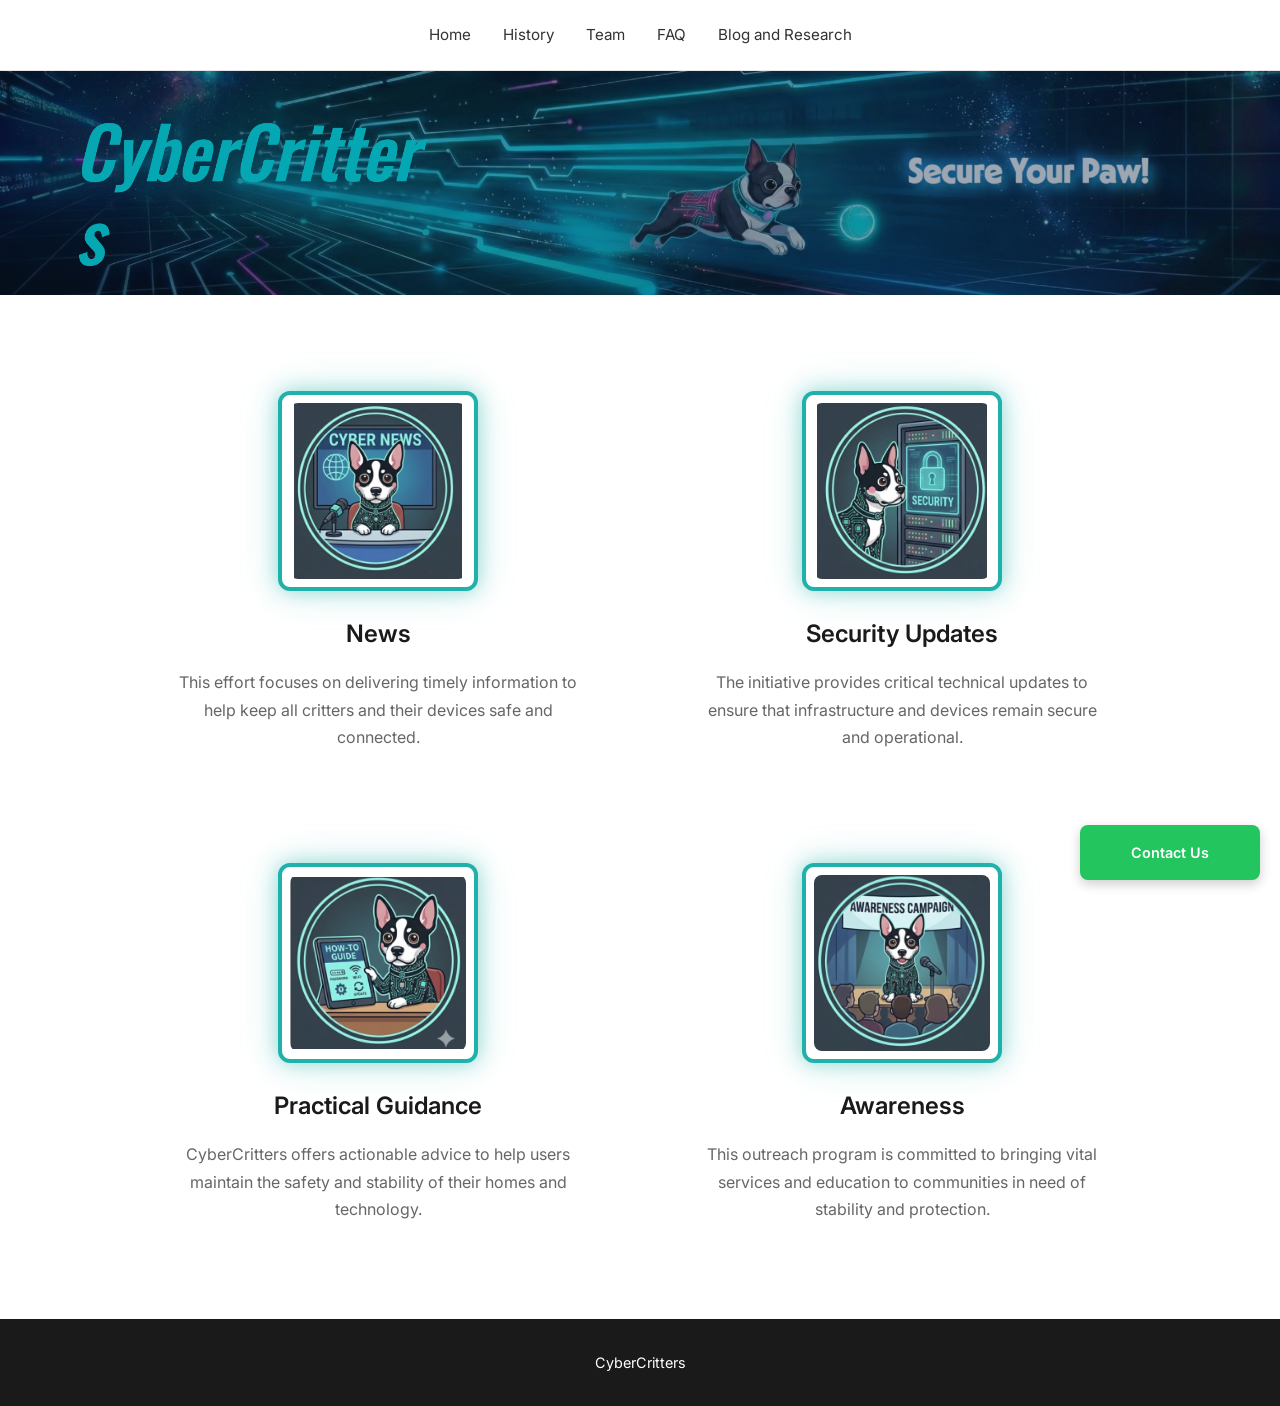
==== index.html @ d0e44b6e "Add CyberCritters landing page assets Includes the static HTML/CSS and image assets for the CyberCri" ====
<!DOCTYPE html>
<html lang="en">
<head>
  <meta charset="UTF-8" />
  <title>CyberCritters | News, Security Updates & Practical Guidance</title>
  <meta name="viewport" content="width=device-width, initial-scale=1" />
  <meta
    name="description"
    content="CyberCritters delivers news, security updates, and practical guidance to keep all critters—and their devices—safe and connected."
  />
  <link rel="stylesheet" href="styles.css" />
  <link rel="preconnect" href="https://fonts.googleapis.com" />
  <link rel="preconnect" href="https://fonts.gstatic.com" crossorigin />
  <link
    href="https://fonts.googleapis.com/css2?family=Inter:wght@300;400;500;600;700&display=swap"
    rel="stylesheet"
  />
</head>
<body>
  <!-- NAVIGATION -->
  <header class="navbar">
    <div class="container nav-inner">
      <div class="logo"></div>
      <nav class="nav-links">
        <a href="#home">Home</a>
        <a href="#history">History</a>
        <a href="#team">Team</a>
        <a href="#faq">FAQ</a>
        <a href="#blog">Blog and Research</a>
      </nav>
    </div>
  </header>

  <main id="home">
    <!-- HERO SECTION -->
    <section class="hero">
      <div class="container hero-inner"></div>
    </section>

    <!-- OUR SERVICES - 2x2 Grid -->
    <section id="services" class="services-section">
      <div class="container">
        <div class="services-grid-2x2">
          <article class="service-card">
            <div class="service-image-wrapper">
              <img src="images/News.png" alt="News" class="service-image" onerror="this.src='https://placehold.co/200x200/20b2aa/ffffff?text=News'" />
            </div>
            <h3>News</h3>
            <p>
              This effort focuses on delivering timely information to help keep all critters and their devices safe and connected.
            </p>
          </article>

          <article class="service-card">
            <div class="service-image-wrapper">
              <img src="images/Security.png" alt="Security Updates" class="service-image" onerror="this.src='https://placehold.co/200x200/20b2aa/ffffff?text=Security'" />
            </div>
            <h3>Security Updates</h3>
            <p>
              The initiative provides critical technical updates to ensure that infrastructure and devices remain secure and operational.
            </p>
          </article>

          <article class="service-card">
            <div class="service-image-wrapper">
              <img src="images/Practical%20Guidance.png" alt="Practical Guidance" class="service-image" onerror="this.src='https://placehold.co/200x200/20b2aa/ffffff?text=Guidance'" />
            </div>
            <h3>Practical Guidance</h3>
            <p>
              CyberCritters offers actionable advice to help users maintain the safety and stability of their homes and technology.
            </p>
          </article>

          <article class="service-card">
            <div class="service-image-wrapper">
              <img src="images/Awareness.png" alt="Awareness" class="service-image" onerror="this.src='https://placehold.co/200x200/20b2aa/ffffff?text=Awareness'" />
            </div>
            <h3>Awareness</h3>
            <p>
              This outreach program is committed to bringing vital services and education to communities in need of stability and protection.
            </p>
          </article>
        </div>
      </div>
    </section>
  </main>

  <!-- FLOATING BUTTONS -->
  <div class="floating-buttons">
    <a href="#contact" class="floating-btn floating-btn-green">Contact Us</a>
  </div>

  <!-- FOOTER -->
  <footer class="footer">
    <div class="container">
      <p>CyberCritters</p>
    </div>
  </footer>

  <script>
    document.getElementById('year').textContent = new Date().getFullYear();
  </script>
</body>
</html>
---- styles.css ----
*,
*::before,
*::after {
  box-sizing: border-box;
  margin: 0;
  padding: 0;
}

html,
body {
  margin: 0;
  padding: 0;
  scroll-behavior: smooth;
}

body {
  font-family: "Inter", system-ui, -apple-system, BlinkMacSystemFont, sans-serif;
  background: #ffffff;
  color: #333333;
  line-height: 1.6;
}

.container {
  width: 100%;
  max-width: 1200px;
  margin: 0 auto;
  padding: 0 2rem;
}

/* NAVBAR */
.navbar {
  background: #ffffff;
  border-bottom: 1px solid #e5e5e5;
  position: sticky;
  top: 0;
  z-index: 100;
}

.nav-inner {
  display: flex;
  align-items: center;
  justify-content: center;
  height: 70px;
}

.logo {
  font-weight: 700;
  font-size: 1.2rem;
  color: #1a1a1a;
  letter-spacing: 0.5px;
}

.nav-links {
  display: flex;
  gap: 2rem;
  list-style: none;
}

.nav-links a {
  color: #333333;
  text-decoration: none;
  font-size: 0.95rem;
  font-weight: 400;
  transition: color 0.2s ease;
}

.nav-links a:hover {
  color: #0066cc;
}

/* HERO SECTION */
.hero {
  background-image: url("images/Contact%20background.png");
  background-size: cover;
  background-position: center;
  background-repeat: no-repeat;
  padding: 7rem 0;
  min-height: 220px;
  position: relative;
  overflow: hidden;
}

.hero::before {
  content: "";
  position: absolute;
  left: 0;
  top: 0;
  width: 100%;
  height: 100%;
  background: rgba(10, 37, 64, 0.4);
  z-index: 0;
}

.hero-inner {
  display: flex;
  align-items: center;
  gap: 4rem;
  position: relative;
  z-index: 2;
}

.hero-logo {
  display: flex;
  flex-direction: column;
  align-items: center;
  gap: 1rem;
}

.logo-icon {
  width: 80px;
  height: 80px;
  background: #ffffff;
  border-radius: 12px;
  display: flex;
  align-items: center;
  justify-content: center;
  font-size: 2rem;
  font-weight: 700;
  color: #0a2540;
  box-shadow: 0 4px 20px rgba(0, 0, 0, 0.2);
  position: relative;
  z-index: 2;
}

.logo-text {
  color: #ffffff;
  font-weight: 600;
  font-size: 1.1rem;
  letter-spacing: 1px;
  position: relative;
  z-index: 2;
}

.hero-text h1 {
  font-size: 3.5rem;
  font-weight: 700;
  color: #ffffff;
  line-height: 1.2;
  margin: 0;
  font-family: Georgia, serif;
  position: relative;
  z-index: 2;
  text-shadow: 0 2px 8px rgba(0, 0, 0, 0.3);
}

/* INTRO TAGLINE */
.intro-tagline {
  background: #ffffff;
  padding: 2.5rem 0;
  text-align: center;
}

.intro-tagline-heading {
  font-size: 1rem;
  font-weight: 400;
  color: #666666;
  margin: 0 0 0.75rem;
  letter-spacing: 0.02em;
}

.intro-tagline-mission {
  font-size: 1.1rem;
  font-weight: 700;
  color: #1a1a1a;
  max-width: 900px;
  margin: 0 auto;
  line-height: 1.6;
}

/* SERVICES SECTION */
.services-section {
  background: #ffffff;
  padding: 4rem 0;
  min-height: calc(100vh - 200px);
  display: flex;
  align-items: center;
}

.services-grid-2x2 {
  display: grid;
  grid-template-columns: repeat(2, 1fr);
  gap: 3rem;
  max-width: 1000px;
  margin: 0 auto;
}

.service-card {
  text-align: center;
  padding: 2rem;
}

.service-image-wrapper {
  width: 200px;
  height: 200px;
  margin: 0 auto 1.5rem;
  border-radius: 12px;
  border: 4px solid #20b2aa;
  box-shadow: 0 0 20px rgba(32, 178, 170, 0.4), 0 0 40px rgba(32, 178, 170, 0.2);
  padding: 8px;
  background: #ffffff;
  display: flex;
  align-items: center;
  justify-content: center;
  overflow: hidden;
}

.service-image {
  width: 100%;
  height: 100%;
  object-fit: contain;
  border-radius: 8px;
}

.service-card h3 {
  font-size: 1.5rem;
  font-weight: 600;
  color: #1a1a1a;
  margin-bottom: 1rem;
}

.service-card p {
  font-size: 1rem;
  color: #666666;
  line-height: 1.7;
  max-width: 400px;
  margin: 0 auto;
}

/* READY SECTION */
.ready-section {
  background: #ffffff;
  padding: 3rem 0;
}

.ready-inner {
  display: flex;
  align-items: center;
  justify-content: space-between;
  gap: 2rem;
}

.ready-inner h2 {
  font-size: 2rem;
  font-weight: 700;
  color: #1a1a1a;
  margin: 0;
}

.ready-right {
  display: flex;
  align-items: center;
  gap: 1rem;
  position: relative;
}

.btn-contact {
  background: #4a90e2;
  color: #ffffff;
  padding: 0.9rem 2rem;
  border-radius: 8px;
  text-decoration: none;
  font-weight: 600;
  font-size: 0.95rem;
  transition: background 0.2s ease;
  white-space: nowrap;
  z-index: 2;
}

.btn-contact:hover {
  background: #357abd;
}

.yellow-stroke-large {
  width: 200px;
  height: 12px;
  background: linear-gradient(90deg, #ffd700 0%, #ffed4e 100%);
  border-radius: 6px;
  position: absolute;
  right: -50px;
  z-index: 1;
}

/* MISSION SECTION */
.mission-section {
  background: #ffffff;
  padding: 4rem 0;
}

.section-title-large {
  font-size: 2.5rem;
  font-weight: 700;
  color: #1a1a1a;
  text-align: center;
  margin-bottom: 3rem;
}

.mission-grid {
  display: grid;
  grid-template-columns: repeat(2, 1fr);
  gap: 3rem;
}

.mission-item {
  text-align: center;
}

.mission-icon {
  width: 80px;
  height: 80px;
  background: #ffd700;
  border-radius: 50%;
  display: flex;
  align-items: center;
  justify-content: center;
  font-size: 2rem;
  margin: 0 auto 1.5rem;
  box-shadow: 0 4px 12px rgba(255, 215, 0, 0.3);
}

.mission-item h3 {
  font-size: 1.5rem;
  font-weight: 600;
  color: #1a1a1a;
  margin-bottom: 1rem;
}

.mission-item p {
  font-size: 0.95rem;
  color: #666666;
  line-height: 1.8;
}

/* BANNER SECTION */
.banner-section {
  background: linear-gradient(135deg, #0f4c75 0%, #1a5f8f 100%);
  padding: 3rem 0;
  position: relative;
  overflow: hidden;
}

.banner-section::before,
.banner-section::after {
  content: "01001001 01001000 01000001 01000011 01001011";
  position: absolute;
  top: 0;
  bottom: 0;
  width: 200px;
  color: rgba(255, 255, 255, 0.1);
  font-family: monospace;
  font-size: 0.8rem;
  writing-mode: vertical-rl;
  text-orientation: mixed;
  line-height: 1.5;
}

.banner-section::before {
  left: 0;
}

.banner-section::after {
  right: 0;
}

.banner-section p {
  text-align: center;
  color: #ffffff;
  font-size: 1.3rem;
  font-weight: 500;
  margin: 0;
  position: relative;
  z-index: 1;
}

/* WHY SECTION */
.why-section {
  background: #ffffff;
  padding: 4rem 0;
}

.why-list {
  max-width: 900px;
  margin: 0 auto;
}

.why-item {
  display: flex;
  gap: 2rem;
  margin-bottom: 2.5rem;
  align-items: flex-start;
}

.checkmark {
  width: 40px;
  height: 40px;
  background: #22c55e;
  border-radius: 50%;
  display: flex;
  align-items: center;
  justify-content: center;
  color: #ffffff;
  font-weight: 700;
  font-size: 1.2rem;
  flex-shrink: 0;
}

.why-content h3 {
  font-size: 1.2rem;
  font-weight: 600;
  color: #1a1a1a;
  margin-bottom: 0.5rem;
}

.why-content p {
  font-size: 0.95rem;
  color: #666666;
  line-height: 1.7;
}

/* FLOATING BUTTONS */
.floating-buttons {
  position: fixed;
  right: 20px;
  bottom: 20px;
  display: flex;
  flex-direction: column;
  gap: 12px;
  z-index: 1000;
}

.floating-btn {
  padding: 1rem 1.5rem;
  border-radius: 8px;
  text-decoration: none;
  font-weight: 600;
  font-size: 0.9rem;
  color: #ffffff;
  text-align: center;
  min-width: 180px;
  box-shadow: 0 4px 12px rgba(0, 0, 0, 0.2);
  transition: transform 0.2s ease, box-shadow 0.2s ease;
  position: relative;
  overflow: hidden;
}

.floating-btn::before {
  content: "";
  position: absolute;
  top: 0;
  left: -100%;
  width: 100%;
  height: 100%;
  background: linear-gradient(90deg, transparent, rgba(255, 255, 255, 0.2), transparent);
  transition: left 0.5s ease;
}

.floating-btn:hover::before {
  left: 100%;
}

.floating-btn:hover {
  transform: translateY(-2px);
  box-shadow: 0 6px 16px rgba(0, 0, 0, 0.3);
}

.floating-btn-red {
  background: #ef4444;
}

.floating-btn-red:hover {
  background: #dc2626;
}

.floating-btn-green {
  background: #22c55e;
}

.floating-btn-green:hover {
  background: #16a34a;
}

/* FOOTER */
.footer {
  background: #1a1a1a;
  padding: 2rem 0;
  text-align: center;
}

.footer p {
  color: #ffffff;
  font-size: 0.9rem;
}

/* RESPONSIVE */
@media (max-width: 968px) {
  .services-grid-2x2 {
    grid-template-columns: repeat(2, 1fr);
    gap: 2rem;
  }

  .mission-grid {
    grid-template-columns: repeat(2, 1fr);
    gap: 2rem;
  }

  .hero-text h1 {
    font-size: 2.5rem;
  }
}

@media (max-width: 768px) {
  .container {
    padding: 0 1.5rem;
  }

  .nav-links {
    display: none;
  }

  .hero-inner {
    flex-direction: column;
    text-align: center;
    gap: 2rem;
  }

  .hero-text h1 {
    font-size: 2rem;
  }

  .services-grid-2x2 {
    grid-template-columns: 1fr;
    gap: 2rem;
  }
  
  .service-image-wrapper {
    width: 150px;
    height: 150px;
  }
  .service-image {
    border-radius: 6px;
  }

  .mission-grid {
    grid-template-columns: 1fr;
  }

  .ready-inner {
    flex-direction: column;
    align-items: flex-start;
  }

  .yellow-stroke-large {
    display: none;
  }

  .floating-buttons {
    right: 10px;
    bottom: 10px;
  }

  .floating-btn {
    min-width: 160px;
    padding: 0.85rem 1.2rem;
    font-size: 0.85rem;
  }
}
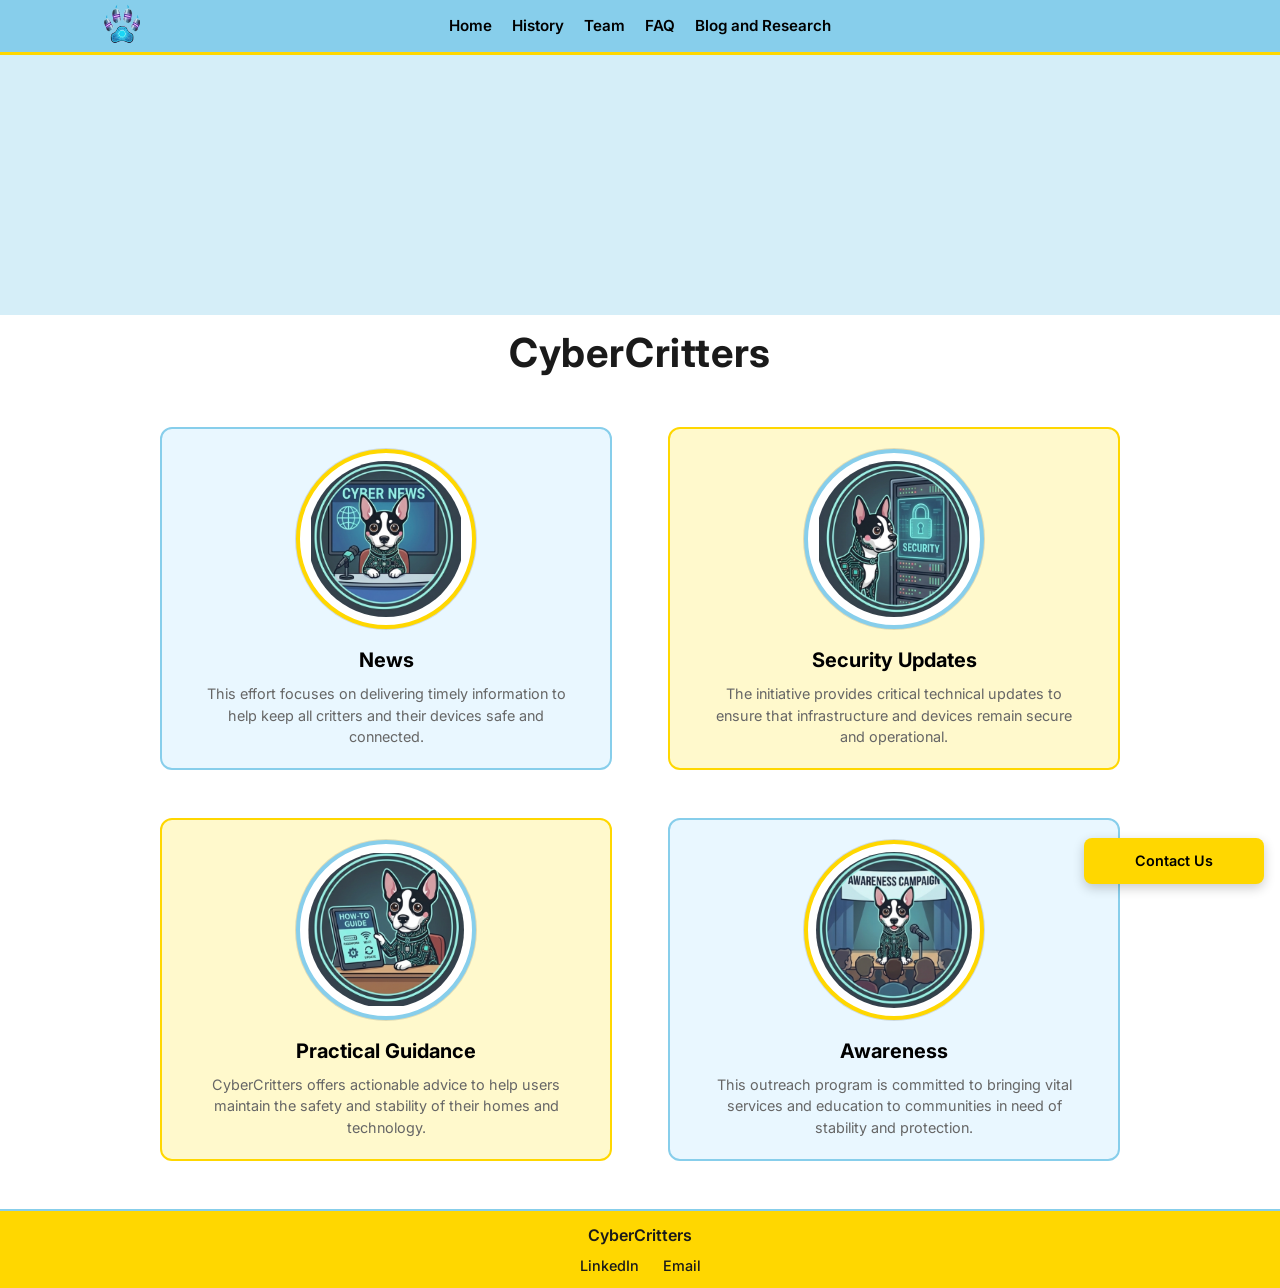
==== commit 1b8b0c57: "Update layout and styles" ====
--- a/index.html
+++ b/index.html
@@ -20,7 +20,9 @@
   <!-- NAVIGATION -->
   <header class="navbar">
     <div class="container nav-inner">
-      <div class="logo"></div>
+      <div class="nav-brand" aria-label="CyberCritters">
+        <img src="images/Cyber%20logo.png" alt="CyberCritters logo" />
+      </div>
       <nav class="nav-links">
         <a href="#home">Home</a>
         <a href="#history">History</a>
@@ -32,9 +34,16 @@
   </header>
 
   <main id="home">
-    <!-- HERO SECTION -->
+    <!-- HERO BANNER -->
     <section class="hero">
       <div class="container hero-inner"></div>
+    </section>
+
+    <!-- CYBERCRITTERS TITLE -->
+    <section class="banner-title-section">
+      <div class="container">
+        <h1 class="banner-title">CyberCritters</h1>
+      </div>
     </section>
 
     <!-- OUR SERVICES - 2x2 Grid -->
@@ -87,18 +96,19 @@
 
   <!-- FLOATING BUTTONS -->
   <div class="floating-buttons">
-    <a href="#contact" class="floating-btn floating-btn-green">Contact Us</a>
+    <a href="mailto:CyberCrittersCEO@gmail.com" class="floating-btn floating-btn-green">Contact Us</a>
   </div>
 
   <!-- FOOTER -->
   <footer class="footer">
-    <div class="container">
-      <p>CyberCritters</p>
+    <div class="container footer-inner">
+      <p class="footer-brand">CyberCritters</p>
+      <div class="social-links">
+        <a href="https://www.linkedin.com" target="_blank" rel="noopener" aria-label="LinkedIn">LinkedIn</a>
+        <a href="mailto:CyberCrittersCEO@gmail.com" aria-label="Email">Email</a>
+      </div>
     </div>
   </footer>
 
-  <script>
-    document.getElementById('year').textContent = new Date().getFullYear();
-  </script>
 </body>
 </html>
--- a/styles.css
+++ b/styles.css
@@ -13,24 +13,31 @@
   scroll-behavior: smooth;
 }
 
+:root {
+  --light-blue: #87ceeb;
+  --light-blue-dark: #5eb8e6;
+  --yellow: #ffd700;
+  --yellow-dark: #e6c200;
+}
+
 body {
   font-family: "Inter", system-ui, -apple-system, BlinkMacSystemFont, sans-serif;
   background: #ffffff;
   color: #333333;
-  line-height: 1.6;
+  line-height: 1.5;
 }
 
 .container {
   width: 100%;
-  max-width: 1200px;
+  max-width: 1100px;
   margin: 0 auto;
-  padding: 0 2rem;
+  padding: 0 1rem;
 }
 
 /* NAVBAR */
 .navbar {
-  background: #ffffff;
-  border-bottom: 1px solid #e5e5e5;
+  background: var(--light-blue);
+  border-bottom: 3px solid var(--yellow);
   position: sticky;
   top: 0;
   z-index: 100;
@@ -40,42 +47,51 @@
   display: flex;
   align-items: center;
   justify-content: center;
-  height: 70px;
-}
-
-.logo {
-  font-weight: 700;
-  font-size: 1.2rem;
-  color: #1a1a1a;
-  letter-spacing: 0.5px;
+  height: 52px;
+  position: relative;
+}
+
+.nav-brand {
+  position: absolute;
+  left: 0;
+  top: 50%;
+  transform: translateY(-50%);
+  display: flex;
+  align-items: center;
+  height: 100%;
+}
+
+.nav-brand img {
+  height: 64px;
+  width: auto;
 }
 
 .nav-links {
   display: flex;
-  gap: 2rem;
+  gap: 1.25rem;
   list-style: none;
 }
 
 .nav-links a {
-  color: #333333;
+  color: #000000;
   text-decoration: none;
   font-size: 0.95rem;
-  font-weight: 400;
+  font-weight: 600;
   transition: color 0.2s ease;
 }
 
 .nav-links a:hover {
-  color: #0066cc;
+  color: var(--yellow-dark);
 }
 
 /* HERO SECTION */
 .hero {
-  background-image: url("images/Contact%20background.png");
+  background-image: url("images/Contact%20banner.png");
   background-size: cover;
   background-position: center;
   background-repeat: no-repeat;
-  padding: 7rem 0;
-  min-height: 220px;
+  padding: 4.5rem 0;
+  min-height: 260px;
   position: relative;
   overflow: hidden;
 }
@@ -87,16 +103,33 @@
   top: 0;
   width: 100%;
   height: 100%;
-  background: rgba(10, 37, 64, 0.4);
+  background: rgba(135, 206, 235, 0.35);
   z-index: 0;
 }
 
 .hero-inner {
   display: flex;
   align-items: center;
-  gap: 4rem;
+  justify-content: flex-start;
   position: relative;
   z-index: 2;
+}
+
+/* TITLE BELOW BANNER */
+.banner-title-section {
+  background: #ffffff;
+  padding: 0.5rem 0 0.75rem;
+  text-align: center;
+}
+
+.banner-title {
+  font-size: 2.5rem;
+  font-weight: 700;
+  font-family: "Inter", system-ui, -apple-system, BlinkMacSystemFont, sans-serif;
+  color: #1a1a1a;
+  margin: 0;
+  white-space: nowrap;
+  letter-spacing: 0.02em;
 }
 
 .hero-logo {
@@ -170,8 +203,8 @@
 /* SERVICES SECTION */
 .services-section {
   background: #ffffff;
-  padding: 4rem 0;
-  min-height: calc(100vh - 200px);
+  padding: 2rem 0 3rem;
+  min-height: auto;
   display: flex;
   align-items: center;
 }
@@ -179,50 +212,67 @@
 .services-grid-2x2 {
   display: grid;
   grid-template-columns: repeat(2, 1fr);
-  gap: 3rem;
-  max-width: 1000px;
+  row-gap: 3rem;
+  column-gap: 3.5rem;
+  max-width: 960px;
   margin: 0 auto;
 }
 
 .service-card {
   text-align: center;
-  padding: 2rem;
+  padding: 1.25rem;
+  border: 2px solid var(--light-blue);
+  border-radius: 12px;
+  background: #e9f7ff; /* light blue inside */
+}
+
+.service-card:nth-child(2),
+.service-card:nth-child(3) {
+  border-color: var(--yellow);
+  background: #fff9cc; /* light yellow inside */
 }
 
 .service-image-wrapper {
-  width: 200px;
-  height: 200px;
-  margin: 0 auto 1.5rem;
-  border-radius: 12px;
-  border: 4px solid #20b2aa;
-  box-shadow: 0 0 20px rgba(32, 178, 170, 0.4), 0 0 40px rgba(32, 178, 170, 0.2);
+  width: 180px;
+  height: 180px;
+  margin: 0 auto 1rem;
+  border-radius: 50%;
+  /* Opposite of the box color by default (blue boxes -> yellow circles) */
+  border: 4px solid var(--yellow);
+  box-shadow: 0 0 0 1px rgba(0, 0, 0, 0.12);
   padding: 8px;
   background: #ffffff;
   display: flex;
   align-items: center;
   justify-content: center;
   overflow: hidden;
+}
+
+/* Yellow boxes (2,3) should have light-blue circles */
+.service-card:nth-child(2) .service-image-wrapper,
+.service-card:nth-child(3) .service-image-wrapper {
+  border-color: var(--light-blue);
 }
 
 .service-image {
   width: 100%;
   height: 100%;
   object-fit: contain;
-  border-radius: 8px;
+  border-radius: 50%;
 }
 
 .service-card h3 {
-  font-size: 1.5rem;
-  font-weight: 600;
-  color: #1a1a1a;
-  margin-bottom: 1rem;
+  font-size: 1.25rem;
+  font-weight: 700;
+  color: #000000;
+  margin-bottom: 0.5rem;
 }
 
 .service-card p {
-  font-size: 1rem;
+  font-size: 0.9rem;
   color: #666666;
-  line-height: 1.7;
-  max-width: 400px;
+  line-height: 1.5;
+  max-width: 360px;
   margin: 0 auto;
 }
 
@@ -419,16 +469,16 @@
 /* FLOATING BUTTONS */
 .floating-buttons {
   position: fixed;
-  right: 20px;
-  bottom: 20px;
+  right: 16px;
+  bottom: 16px;
   display: flex;
   flex-direction: column;
-  gap: 12px;
+  gap: 8px;
   z-index: 1000;
 }
 
 .floating-btn {
-  padding: 1rem 1.5rem;
+  padding: 0.75rem 1.25rem;
   border-radius: 8px;
   text-decoration: none;
   font-weight: 600;
@@ -471,23 +521,52 @@
 }
 
 .floating-btn-green {
-  background: #22c55e;
+  background: var(--yellow);
+  color: #000000;
 }
 
 .floating-btn-green:hover {
-  background: #16a34a;
+  background: var(--yellow-dark);
+  color: #000000;
 }
 
 /* FOOTER */
 .footer {
-  background: #1a1a1a;
-  padding: 2rem 0;
-  text-align: center;
-}
-
-.footer p {
-  color: #ffffff;
+  background: var(--yellow);
+  border-top: 2px solid var(--light-blue);
+  padding: 0.75rem 0;
+  text-align: center;
+}
+
+.footer-inner {
+  display: flex;
+  flex-direction: column;
+  align-items: center;
+  gap: 0.5rem;
+}
+
+.footer-brand {
+  color: #1a1a1a;
+  font-size: 1rem;
+  font-weight: 600;
+  margin: 0;
+}
+
+.social-links {
+  display: flex;
+  gap: 1.5rem;
+}
+
+.social-links a {
+  color: #1a1a1a;
+  text-decoration: none;
   font-size: 0.9rem;
+  font-weight: 500;
+  transition: color 0.2s ease;
+}
+
+.social-links a:hover {
+  color: var(--yellow-dark);
 }
 
 /* RESPONSIVE */
@@ -509,7 +588,7 @@
 
 @media (max-width: 768px) {
   .container {
-    padding: 0 1.5rem;
+    padding: 0 1rem;
   }
 
   .nav-links {
@@ -528,15 +607,15 @@
 
   .services-grid-2x2 {
     grid-template-columns: 1fr;
-    gap: 2rem;
+    gap: 1.5rem;
   }
   
   .service-image-wrapper {
-    width: 150px;
-    height: 150px;
+    width: 140px;
+    height: 140px;
   }
   .service-image {
-    border-radius: 6px;
+    border-radius: 50%;
   }
 
   .mission-grid {
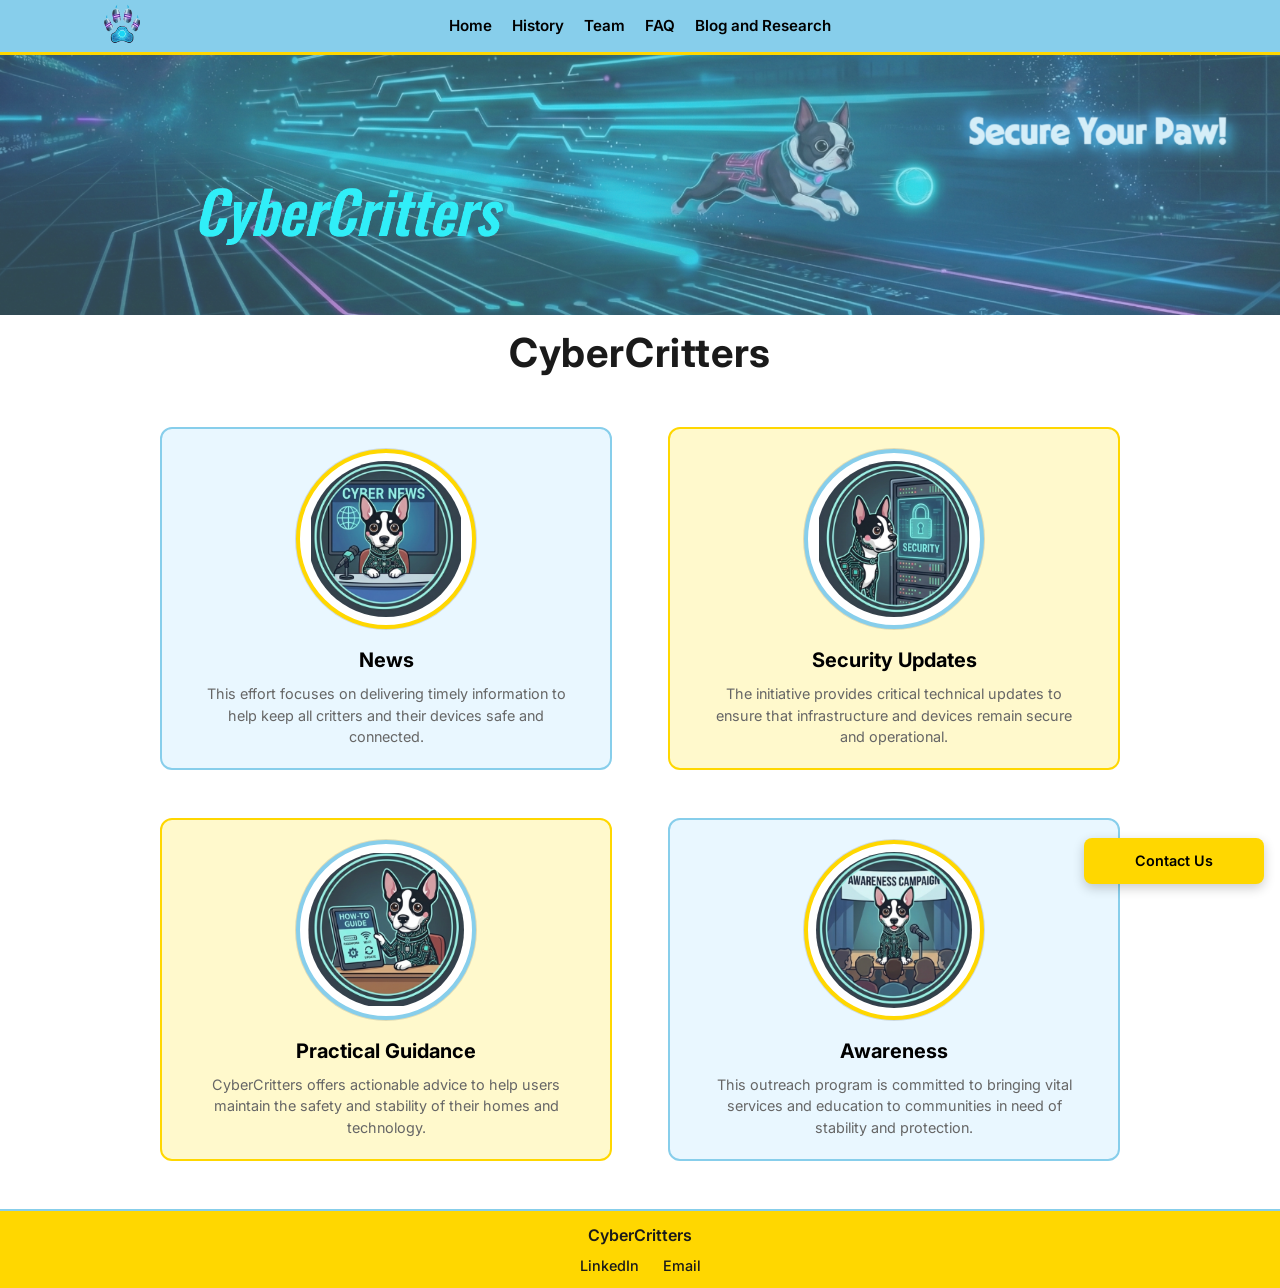
==== commit b4f1d0fd: "Fix banner assets for Vercel (safe filenames)" ====
--- a/index.html
+++ b/index.html
@@ -21,7 +21,7 @@
   <header class="navbar">
     <div class="container nav-inner">
       <div class="nav-brand" aria-label="CyberCritters">
-        <img src="images/Cyber%20logo.png" alt="CyberCritters logo" />
+        <img src="images/cyber-logo.png" alt="CyberCritters logo" />
       </div>
       <nav class="nav-links">
         <a href="#home">Home</a>
--- a/styles.css
+++ b/styles.css
@@ -86,7 +86,7 @@
 
 /* HERO SECTION */
 .hero {
-  background-image: url("images/Contact%20banner.png");
+  background-image: url("images/contact-banner.png");
   background-size: cover;
   background-position: center;
   background-repeat: no-repeat;
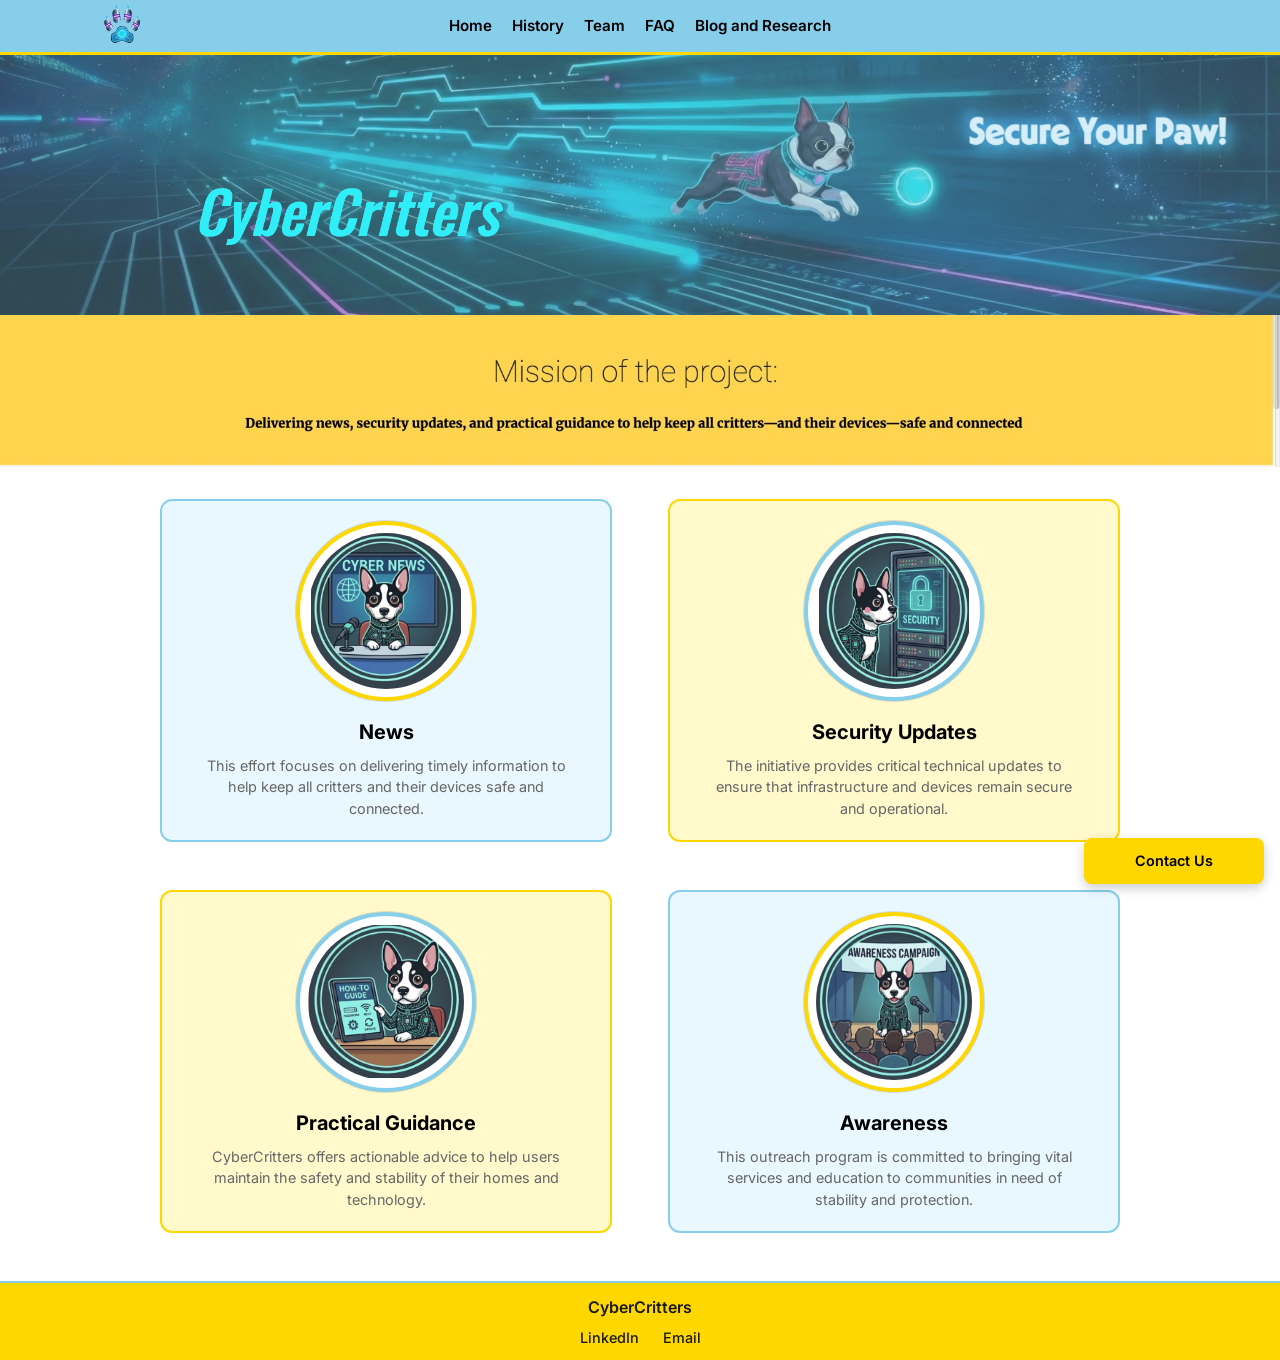
==== commit 7ba2b885: "Update layout and styles" ====
--- a/index.html
+++ b/index.html
@@ -39,11 +39,9 @@
       <div class="container hero-inner"></div>
     </section>
 
-    <!-- CYBERCRITTERS TITLE -->
+    <!-- MISSION BANNER (yellow) - full width -->
     <section class="banner-title-section">
-      <div class="container">
-        <h1 class="banner-title">CyberCritters</h1>
-      </div>
+      <img src="images/mission-banner.png" alt="Mission of the project: Delivering news, security updates, and practical guidance to help keep all critters—and their devices—safe and connected" class="mission-banner-img" />
     </section>
 
     <!-- OUR SERVICES - 2x2 Grid -->
--- a/styles.css
+++ b/styles.css
@@ -117,9 +117,18 @@
 
 /* TITLE BELOW BANNER */
 .banner-title-section {
-  background: #ffffff;
-  padding: 0.5rem 0 0.75rem;
-  text-align: center;
+  background: #f5d442;
+  padding: 0;
+  text-align: center;
+  width: 100%;
+}
+
+.mission-banner-img {
+  display: block;
+  width: 100%;
+  height: auto;
+  margin: 0;
+  vertical-align: top;
 }
 
 .banner-title {
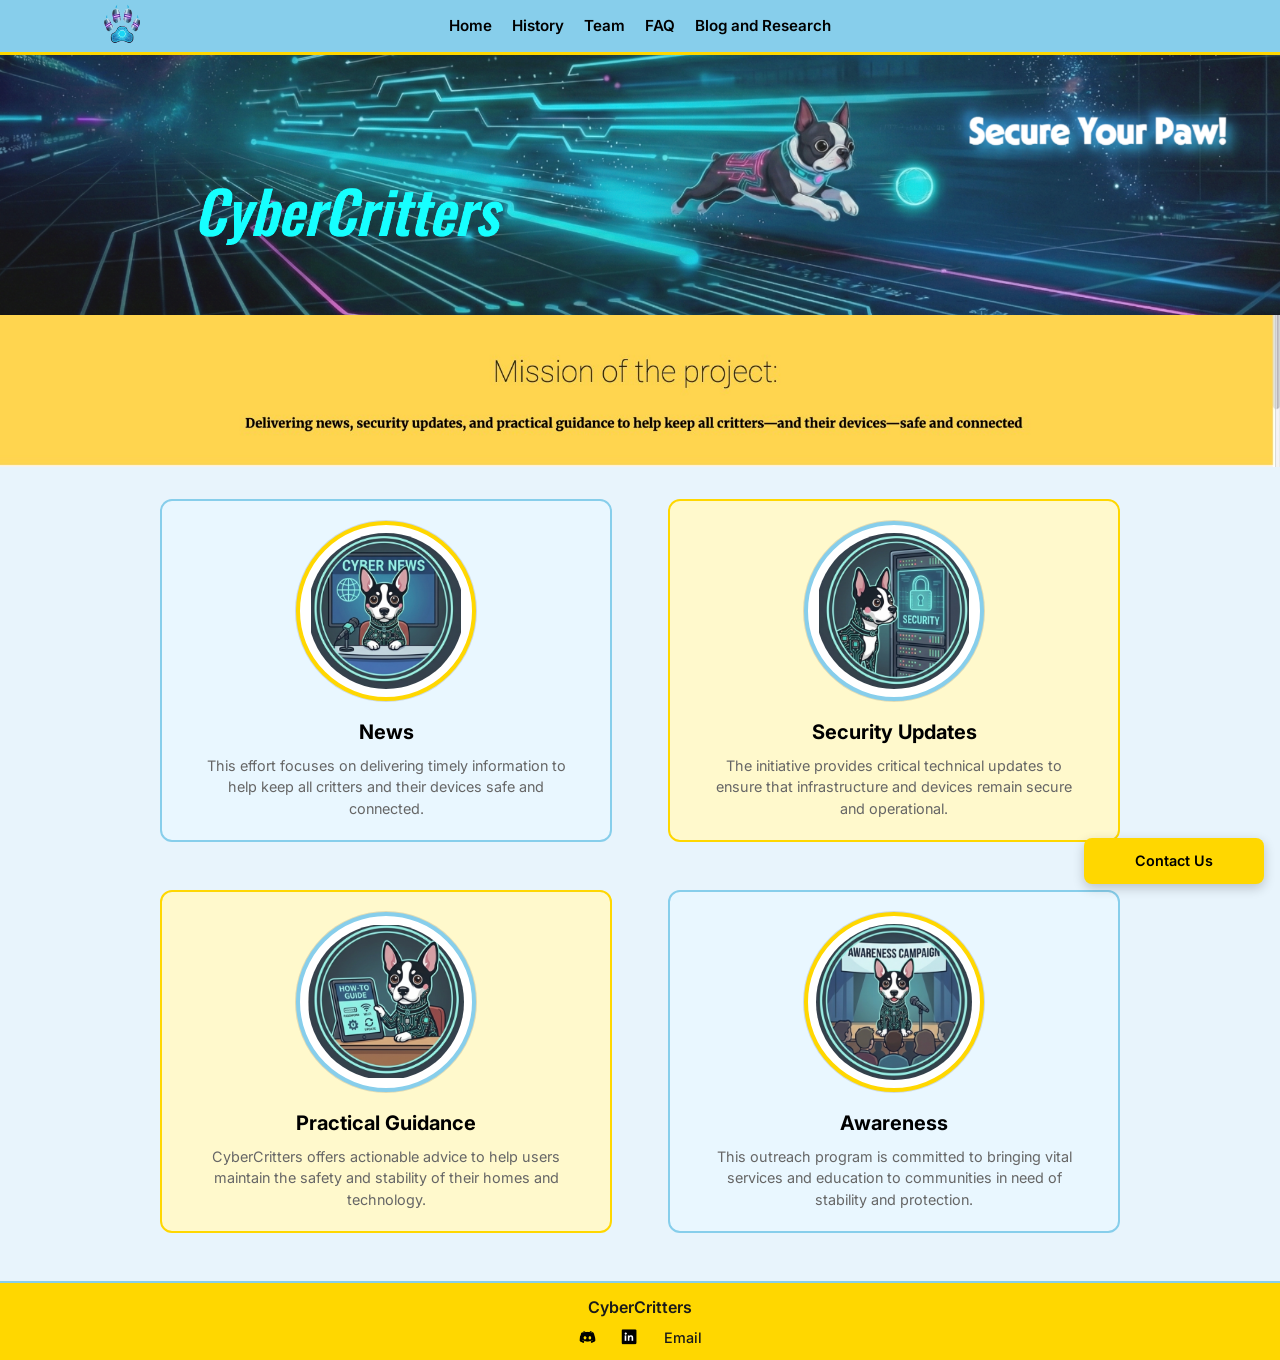
==== commit b509dc0a: "Update layout and styles" ====
--- a/index.html
+++ b/index.html
@@ -97,12 +97,22 @@
     <a href="mailto:CyberCrittersCEO@gmail.com" class="floating-btn floating-btn-green">Contact Us</a>
   </div>
 
-  <!-- FOOTER -->
+  <!-- FOOTER / CONTACT SECTION -->
   <footer class="footer">
     <div class="container footer-inner">
       <p class="footer-brand">CyberCritters</p>
       <div class="social-links">
-        <a href="https://www.linkedin.com" target="_blank" rel="noopener" aria-label="LinkedIn">LinkedIn</a>
+        <a href="https://discord.com/invite/C9W5WYwt" target="_blank" rel="noopener" aria-label="Discord">
+          <img class="social-icon" src="images/Discord.png" alt="Discord" />
+        </a>
+        <a
+          href="https://www.linkedin.com/company/cybercritters/posts/?feedView=all"
+          target="_blank"
+          rel="noopener"
+          aria-label="LinkedIn"
+        >
+          <img class="social-icon" src="images/Linkedln.png" alt="LinkedIn" />
+        </a>
         <a href="mailto:CyberCrittersCEO@gmail.com" aria-label="Email">Email</a>
       </div>
     </div>
--- a/styles.css
+++ b/styles.css
@@ -103,7 +103,7 @@
   top: 0;
   width: 100%;
   height: 100%;
-  background: rgba(135, 206, 235, 0.35);
+  background: rgba(255, 255, 255, 0.08);
   z-index: 0;
 }
 
@@ -128,7 +128,6 @@
   width: 100%;
   height: auto;
   margin: 0;
-  vertical-align: top;
 }
 
 .banner-title {
@@ -211,7 +210,7 @@
 
 /* SERVICES SECTION */
 .services-section {
-  background: #ffffff;
+  background: #e8f4fc;
   padding: 2rem 0 3rem;
   min-height: auto;
   display: flex;
@@ -567,6 +566,9 @@
 }
 
 .social-links a {
+  display: inline-flex;
+  align-items: center;
+  justify-content: center;
   color: #1a1a1a;
   text-decoration: none;
   font-size: 0.9rem;
@@ -576,6 +578,14 @@
 
 .social-links a:hover {
   color: var(--yellow-dark);
+}
+
+.social-icon {
+  display: block;
+  height: 16px;
+  max-height: 16px;
+  width: auto;
+  object-fit: contain;
 }
 
 /* RESPONSIVE */
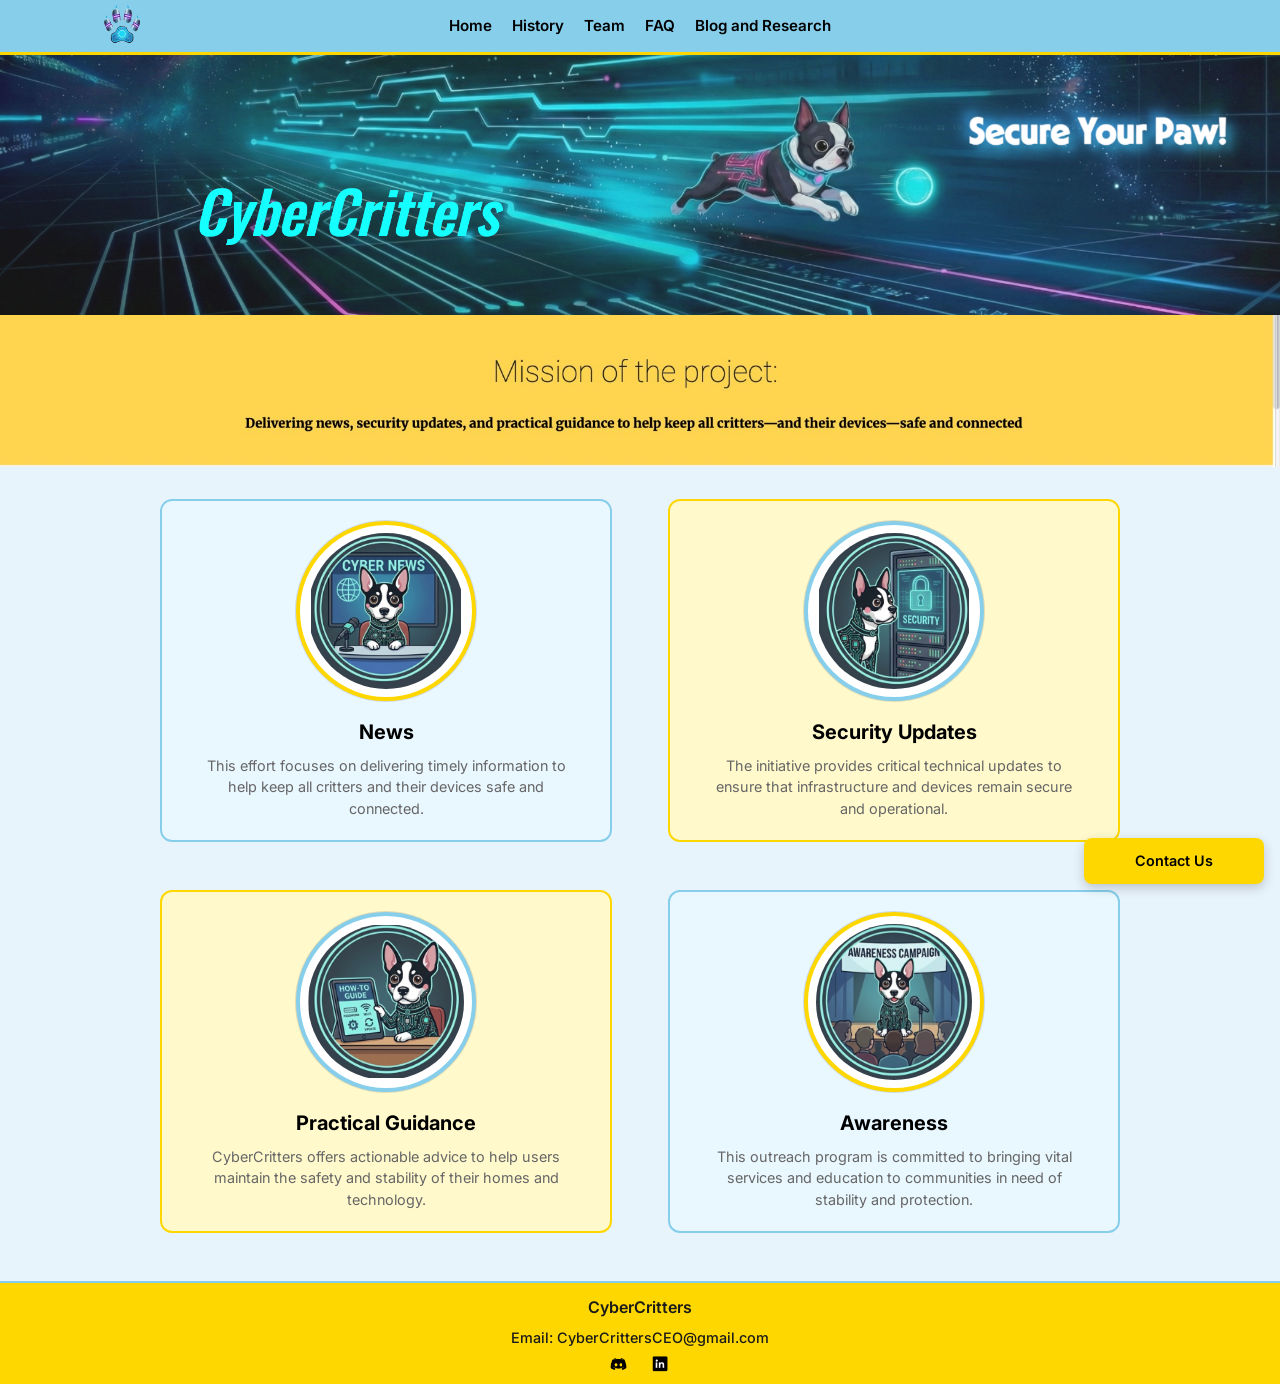
==== commit e3447f00: "Update contact page and footer" ====
--- a/index.html
+++ b/index.html
@@ -101,6 +101,7 @@
   <footer class="footer">
     <div class="container footer-inner">
       <p class="footer-brand">CyberCritters</p>
+      <p class="footer-email-text">Email: CyberCrittersCEO@gmail.com</p>
       <div class="social-links">
         <a href="https://discord.com/invite/C9W5WYwt" target="_blank" rel="noopener" aria-label="Discord">
           <img class="social-icon" src="images/Discord.png" alt="Discord" />
@@ -113,7 +114,6 @@
         >
           <img class="social-icon" src="images/Linkedln.png" alt="LinkedIn" />
         </a>
-        <a href="mailto:CyberCrittersCEO@gmail.com" aria-label="Email">Email</a>
       </div>
     </div>
   </footer>
--- a/styles.css
+++ b/styles.css
@@ -553,6 +553,13 @@
   gap: 0.5rem;
 }
 
+.footer-email-text {
+  font-size: 0.9rem;
+  font-weight: 500;
+  color: #1a1a1a;
+  margin: 0;
+}
+
 .footer-brand {
   color: #1a1a1a;
   font-size: 1rem;
@@ -563,6 +570,7 @@
 .social-links {
   display: flex;
   gap: 1.5rem;
+  align-items: center;
 }
 
 .social-links a {
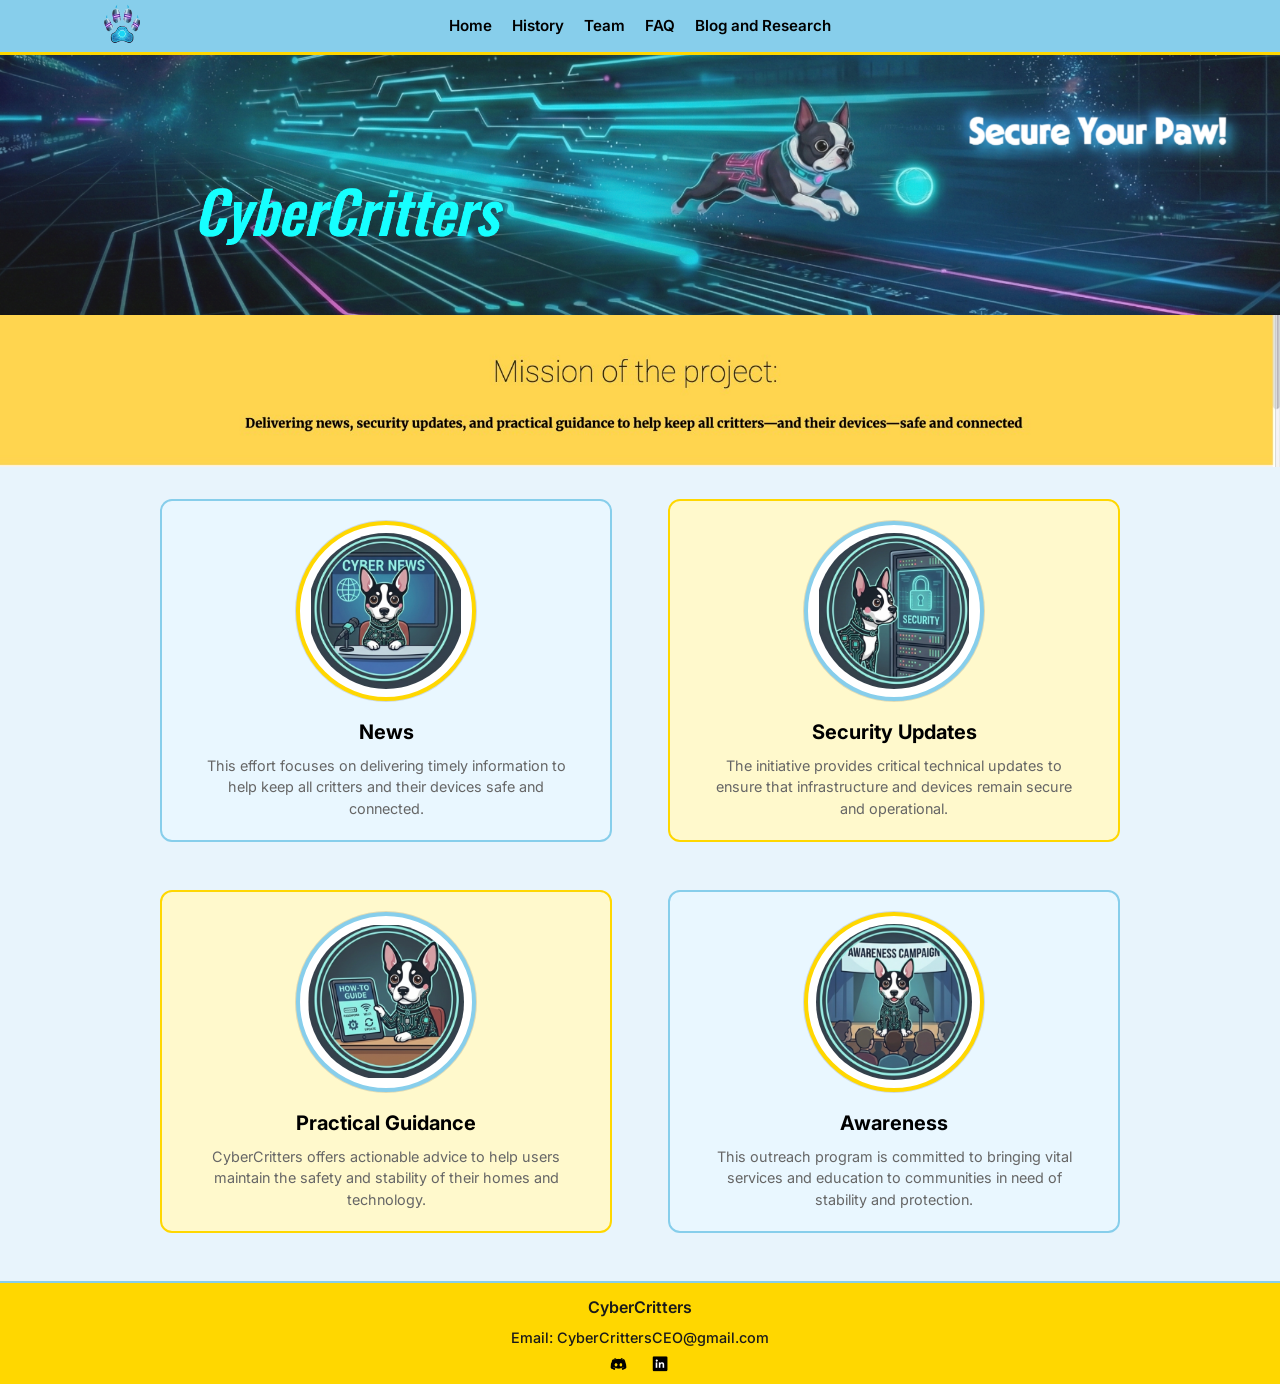
==== commit 6cefcaeb: "Update contact page and footer" ====
--- a/index.html
+++ b/index.html
@@ -92,11 +92,6 @@
     </section>
   </main>
 
-  <!-- FLOATING BUTTONS -->
-  <div class="floating-buttons">
-    <a href="mailto:CyberCrittersCEO@gmail.com" class="floating-btn floating-btn-green">Contact Us</a>
-  </div>
-
   <!-- FOOTER / CONTACT SECTION -->
   <footer class="footer">
     <div class="container footer-inner">
--- a/styles.css
+++ b/styles.css
@@ -475,69 +475,6 @@
 }
 
 /* FLOATING BUTTONS */
-.floating-buttons {
-  position: fixed;
-  right: 16px;
-  bottom: 16px;
-  display: flex;
-  flex-direction: column;
-  gap: 8px;
-  z-index: 1000;
-}
-
-.floating-btn {
-  padding: 0.75rem 1.25rem;
-  border-radius: 8px;
-  text-decoration: none;
-  font-weight: 600;
-  font-size: 0.9rem;
-  color: #ffffff;
-  text-align: center;
-  min-width: 180px;
-  box-shadow: 0 4px 12px rgba(0, 0, 0, 0.2);
-  transition: transform 0.2s ease, box-shadow 0.2s ease;
-  position: relative;
-  overflow: hidden;
-}
-
-.floating-btn::before {
-  content: "";
-  position: absolute;
-  top: 0;
-  left: -100%;
-  width: 100%;
-  height: 100%;
-  background: linear-gradient(90deg, transparent, rgba(255, 255, 255, 0.2), transparent);
-  transition: left 0.5s ease;
-}
-
-.floating-btn:hover::before {
-  left: 100%;
-}
-
-.floating-btn:hover {
-  transform: translateY(-2px);
-  box-shadow: 0 6px 16px rgba(0, 0, 0, 0.3);
-}
-
-.floating-btn-red {
-  background: #ef4444;
-}
-
-.floating-btn-red:hover {
-  background: #dc2626;
-}
-
-.floating-btn-green {
-  background: var(--yellow);
-  color: #000000;
-}
-
-.floating-btn-green:hover {
-  background: var(--yellow-dark);
-  color: #000000;
-}
-
 /* FOOTER */
 .footer {
   background: var(--yellow);
@@ -658,14 +595,4 @@
     display: none;
   }
 
-  .floating-buttons {
-    right: 10px;
-    bottom: 10px;
-  }
-
-  .floating-btn {
-    min-width: 160px;
-    padding: 0.85rem 1.2rem;
-    font-size: 0.85rem;
-  }
-}
+}
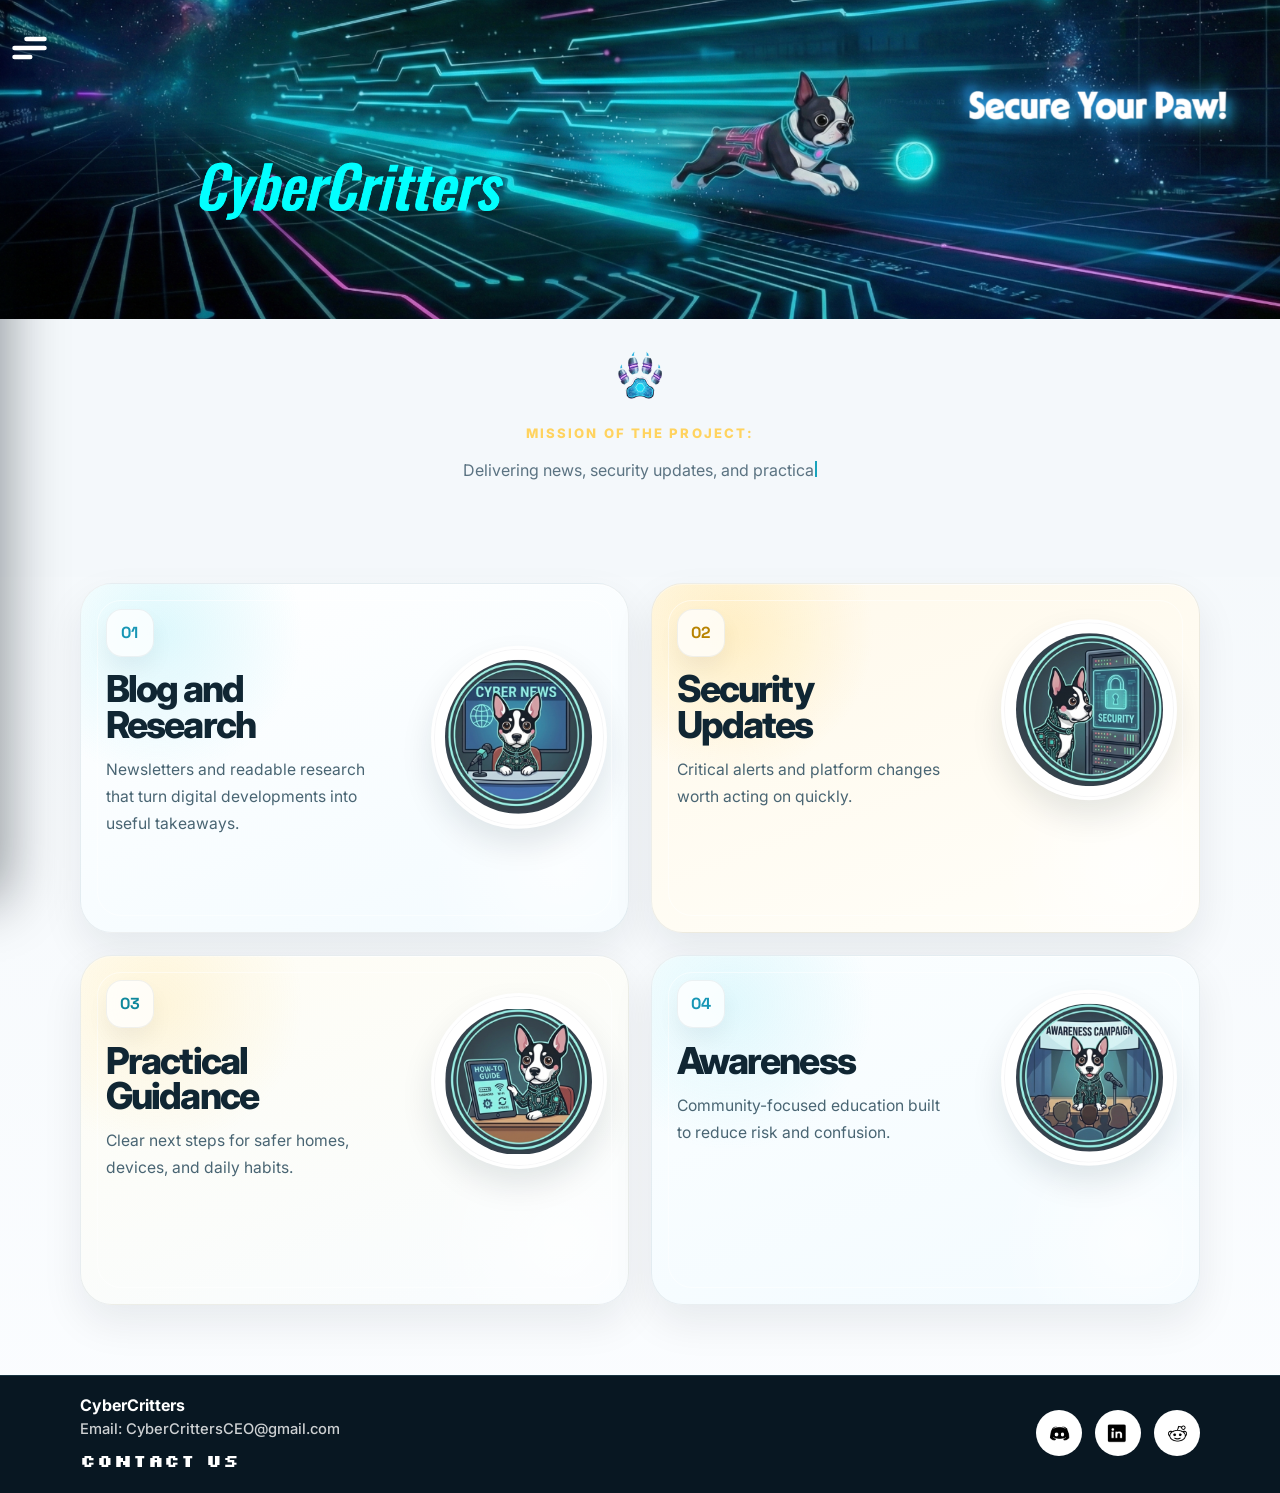
==== commit 636487ff: "Add Reddit social link to footer across all pages" ====
--- a/index.html
+++ b/index.html
@@ -2,103 +2,194 @@
 <html lang="en">
 <head>
   <meta charset="UTF-8" />
-  <title>CyberCritters | News, Security Updates & Practical Guidance</title>
+  <title>CyberCritters | News, Security Updates &amp; Practical Guidance</title>
   <meta name="viewport" content="width=device-width, initial-scale=1" />
   <meta
     name="description"
     content="CyberCritters delivers news, security updates, and practical guidance to keep all critters—and their devices—safe and connected."
   />
-  <link rel="stylesheet" href="styles.css" />
+  <script>
+    document.documentElement.classList.add("js");
+  </script>
+  <link rel="stylesheet" href="styles.css?v=20260407pixel" />
   <link rel="preconnect" href="https://fonts.googleapis.com" />
   <link rel="preconnect" href="https://fonts.gstatic.com" crossorigin />
   <link
-    href="https://fonts.googleapis.com/css2?family=Inter:wght@300;400;500;600;700&display=swap"
+    href="https://fonts.googleapis.com/css2?family=Inter:wght@300;400;500;600;700;800&amp;family=Space+Grotesk:wght@500;700&amp;display=swap"
     rel="stylesheet"
   />
 </head>
 <body>
-  <!-- NAVIGATION -->
-  <header class="navbar">
-    <div class="container nav-inner">
-      <div class="nav-brand" aria-label="CyberCritters">
-        <img src="images/cyber-logo.png" alt="CyberCritters logo" />
-      </div>
-      <nav class="nav-links">
-        <a href="#home">Home</a>
-        <a href="#history">History</a>
-        <a href="#team">Team</a>
-        <a href="#faq">FAQ</a>
-        <a href="#blog">Blog and Research</a>
-      </nav>
-    </div>
+  <header class="site-header">
+    <button class="menu-toggle hamburger" type="button" aria-expanded="false" aria-controls="site-menu" aria-label="Open navigation menu">
+      <svg viewBox="0 0 32 32" aria-hidden="true" focusable="false">
+        <path
+          class="line line-top-bottom"
+          d="M27 10 13 10C10.8 10 9 8.2 9 6 9 3.5 10.8 2 13 2 15.2 2 17 3.8 17 6L17 26C17 28.2 18.8 30 21 30 23.2 30 25 28.2 25 26 25 23.8 23.2 22 21 22L7 22"
+        ></path>
+        <path class="line" d="M7 16 27 16"></path>
+      </svg>
+    </button>
+
+    <div class="nav-backdrop" data-menu-close></div>
+
+    <nav id="site-menu" class="nav-links" aria-label="Primary">
+      <a href="#home" data-menu-link>Home</a>
+      <a href="history.html" data-menu-link>History</a>
+      <a href="team.html" data-menu-link>Team</a>
+      <a href="faq.html" data-menu-link>FAQ</a>
+      <a href="blog.html" data-menu-link>Blog and Research</a>
+    </nav>
   </header>
 
-  <main id="home">
-    <!-- HERO BANNER -->
-    <section class="hero">
-      <div class="container hero-inner"></div>
+  <main class="page-shell">
+    <section id="home" class="hero-section">
+      <figure class="hero-banner-frame">
+        <img src="images/contact-banner.png" alt="CyberCritters banner" class="hero-banner-image" />
+        <div class="hero-banner-motion" aria-hidden="true">
+          <span class="hero-banner-wind hero-banner-wind--dog hero-banner-wind--primary"></span>
+          <span class="hero-banner-wind hero-banner-wind--dog hero-banner-wind--secondary"></span>
+          <span class="hero-banner-wind hero-banner-wind--dog hero-banner-wind--accent"></span>
+          <span class="hero-banner-glow hero-banner-glow--dog"></span>
+        </div>
+      </figure>
     </section>
 
-    <!-- MISSION BANNER (yellow) - full width -->
-    <section class="banner-title-section">
-      <img src="images/mission-banner.png" alt="Mission of the project: Delivering news, security updates, and practical guidance to help keep all critters—and their devices—safe and connected" class="mission-banner-img" />
+    <section id="history" class="mission-section">
+      <div class="container mission-shell">
+        <div class="mission-header">
+          <img src="images/cyber-logo.png" alt="" class="hero-logo" aria-hidden="true" />
+          <p class="hero-label">Mission of the project:</p>
+        </div>
+
+        <p
+          class="hero-mission mission-text"
+          data-full-text="Delivering news, security updates, and practical guidance to help keep all critters—and their devices—safe and connected."
+          aria-label="Delivering news, security updates, and practical guidance to help keep all critters—and their devices—safe and connected."
+        >
+          Delivering news, security updates, and practical guidance to help keep all critters—and their devices—safe and connected.
+        </p>
+      </div>
     </section>
 
-    <!-- OUR SERVICES - 2x2 Grid -->
     <section id="services" class="services-section">
       <div class="container">
-        <div class="services-grid-2x2">
-          <article class="service-card">
-            <div class="service-image-wrapper">
-              <img src="images/News.png" alt="News" class="service-image" onerror="this.src='https://placehold.co/200x200/20b2aa/ffffff?text=News'" />
-            </div>
-            <h3>News</h3>
-            <p>
-              This effort focuses on delivering timely information to help keep all critters and their devices safe and connected.
-            </p>
-          </article>
-
-          <article class="service-card">
-            <div class="service-image-wrapper">
-              <img src="images/Security.png" alt="Security Updates" class="service-image" onerror="this.src='https://placehold.co/200x200/20b2aa/ffffff?text=Security'" />
-            </div>
-            <h3>Security Updates</h3>
-            <p>
-              The initiative provides critical technical updates to ensure that infrastructure and devices remain secure and operational.
-            </p>
-          </article>
-
-          <article class="service-card">
-            <div class="service-image-wrapper">
-              <img src="images/Practical%20Guidance.png" alt="Practical Guidance" class="service-image" onerror="this.src='https://placehold.co/200x200/20b2aa/ffffff?text=Guidance'" />
-            </div>
-            <h3>Practical Guidance</h3>
-            <p>
-              CyberCritters offers actionable advice to help users maintain the safety and stability of their homes and technology.
-            </p>
-          </article>
-
-          <article class="service-card">
-            <div class="service-image-wrapper">
-              <img src="images/Awareness.png" alt="Awareness" class="service-image" onerror="this.src='https://placehold.co/200x200/20b2aa/ffffff?text=Awareness'" />
-            </div>
-            <h3>Awareness</h3>
-            <p>
-              This outreach program is committed to bringing vital services and education to communities in need of stability and protection.
-            </p>
+        <div class="services-grid">
+          <article id="blog" class="service-card service-card-news" tabindex="0">
+            <div class="service-card-face service-card-front">
+              <div class="service-card-front-copy">
+                <span class="service-card-index">01</span>
+                <h2 id="service-news-title" class="service-card-title-wide">Blog and Research</h2>
+                <p class="service-card-front-summary">
+                  Newsletters and readable research that turn digital developments into useful takeaways.
+                </p>
+              </div>
+              <div class="service-image-wrapper">
+                <img src="images/News.png" alt="News" class="service-image" />
+              </div>
+            </div>
+            <div class="service-card-face service-card-back" aria-labelledby="service-news-title">
+              <div class="service-card-copy">
+                <span class="service-card-copy-label">Newsroom</span>
+                <h3 class="service-card-copy-title">Fresh briefings and research</h3>
+                <p>
+                  Visit the dedicated page to read newsletters, research notes, and team updates designed
+                  for practical digital safety.
+                </p>
+                <a class="service-card-cta" href="blog.html">Open Blog and Research</a>
+              </div>
+            </div>
+          </article>
+
+          <article class="service-card service-card-security" tabindex="0">
+            <div class="service-card-face service-card-front">
+              <div class="service-card-front-copy">
+                <span class="service-card-index">02</span>
+                <h2 id="service-security-title">Security Updates</h2>
+                <p class="service-card-front-summary">
+                  Critical alerts and platform changes worth acting on quickly.
+                </p>
+              </div>
+              <div class="service-image-wrapper">
+                <img src="images/Security.png" alt="Security Updates" class="service-image" />
+              </div>
+            </div>
+            <div class="service-card-face service-card-back" aria-labelledby="service-security-title">
+              <div class="service-card-copy">
+                <span class="service-card-copy-label">Alerts</span>
+                <h3 class="service-card-copy-title">Updates that matter</h3>
+                <p>
+                  The initiative provides critical technical updates to ensure that infrastructure and
+                  devices remain secure and operational.
+                </p>
+              </div>
+            </div>
+          </article>
+
+          <article class="service-card service-card-guidance" tabindex="0">
+            <div class="service-card-face service-card-front">
+              <div class="service-card-front-copy">
+                <span class="service-card-index">03</span>
+                <h2 id="service-guidance-title">Practical Guidance</h2>
+                <p class="service-card-front-summary">
+                  Clear next steps for safer homes, devices, and daily habits.
+                </p>
+              </div>
+              <div class="service-image-wrapper">
+                <img src="images/Practical Guidance.png" alt="Practical Guidance" class="service-image" />
+              </div>
+            </div>
+            <div class="service-card-face service-card-back" aria-labelledby="service-guidance-title">
+              <div class="service-card-copy">
+                <span class="service-card-copy-label">How-to</span>
+                <h3 class="service-card-copy-title">Advice you can use</h3>
+                <p>
+                  CyberCritters offers actionable advice to help users maintain the safety and stability of
+                  their homes and technology.
+                </p>
+              </div>
+            </div>
+          </article>
+
+          <article class="service-card service-card-awareness" tabindex="0">
+            <div class="service-card-face service-card-front">
+              <div class="service-card-front-copy">
+                <span class="service-card-index">04</span>
+                <h2 id="service-awareness-title">Awareness</h2>
+                <p class="service-card-front-summary">
+                  Community-focused education built to reduce risk and confusion.
+                </p>
+              </div>
+              <div class="service-image-wrapper">
+                <img src="images/Awareness.png" alt="Awareness" class="service-image" />
+              </div>
+            </div>
+            <div class="service-card-face service-card-back" aria-labelledby="service-awareness-title">
+              <div class="service-card-copy">
+                <span class="service-card-copy-label">Outreach</span>
+                <h3 class="service-card-copy-title">Education with reach</h3>
+                <p>
+                  This outreach program is committed to bringing vital services and education to communities
+                  in need of stability and protection.
+                </p>
+              </div>
+            </div>
           </article>
         </div>
       </div>
     </section>
+
   </main>
 
-  <!-- FOOTER / CONTACT SECTION -->
   <footer class="footer">
     <div class="container footer-inner">
-      <p class="footer-brand">CyberCritters</p>
-      <p class="footer-email-text">Email: CyberCrittersCEO@gmail.com</p>
+      <div class="footer-copy">
+        <p class="footer-brand">CyberCritters</p>
+        <p class="footer-email-text">Email: CyberCrittersCEO@gmail.com</p>
+        <p class="footer-contact"><a href="https://docs.google.com/forms/d/e/1FAIpQLScG01qvbzuL1TJUGbQuSAB-mWb_0QX9uMf7QnUFSmRPn3S9rQ/viewform?usp=dialog" target="_blank" rel="noopener">Contact Us</a></p>
+      </div>
       <div class="social-links">
-        <a href="https://discord.com/invite/C9W5WYwt" target="_blank" rel="noopener" aria-label="Discord">
+        <a href="https://discord.com/invite/MrxcFZxg7A" target="_blank" rel="noopener" aria-label="Discord">
           <img class="social-icon" src="images/Discord.png" alt="Discord" />
         </a>
         <a
@@ -109,9 +200,13 @@
         >
           <img class="social-icon" src="images/Linkedln.png" alt="LinkedIn" />
         </a>
+        <a href="https://www.reddit.com/r/CyberCritters/" target="_blank" rel="noopener" aria-label="Reddit">
+          <img class="social-icon" src="images/Reddit.png" alt="Reddit" />
+        </a>
       </div>
     </div>
   </footer>
 
+  <script src="site.js?v=20260326blogadmin1"></script>
 </body>
 </html>
--- a/styles.css
+++ b/styles.css
@@ -1,265 +1,2024 @@
+@import url('https://fonts.googleapis.com/css2?family=Silkscreen:wght@400;700&display=swap');
+
+.footer-contact {
+  margin: 0.4rem 0 0;
+  display: block;
+}
+
+.footer-contact a,
+.footer-contact a:visited,
+.footer-contact a:hover {
+  font-family: 'Silkscreen', monospace;
+  font-weight: 700;
+  color: #ffffff !important;
+  font-size: 1.1rem;
+  letter-spacing: 0.05em;
+  text-decoration: none;
+  display: inline-block;
+}
+
+:root {
+  --bg-top: #081722;
+  --bg-top-soft: #123243;
+  --bg-page: #f4f8fb;
+  --surface: #ffffff;
+  --surface-soft: #eef8fd;
+  --surface-warm: #fff8db;
+  --line: rgba(12, 44, 61, 0.12);
+  --line-dark: rgba(255, 255, 255, 0.12);
+  --text-dark: #102633;
+  --text-body: #5b7382;
+  --text-light: rgba(255, 255, 255, 0.86);
+  --cyan: #79e4f4;
+  --cyan-strong: #1aa3bc;
+  --gold: #ffd35f;
+  --shadow-lg: 0 22px 54px rgba(7, 28, 39, 0.12);
+  --shadow-xl: 0 28px 80px rgba(5, 22, 34, 0.18);
+  --radius-xl: 28px;
+  --radius-lg: 22px;
+  --radius-md: 18px;
+}
+
 *,
 *::before,
 *::after {
   box-sizing: border-box;
-  margin: 0;
+}
+
+html {
+  scroll-behavior: smooth;
+}
+
+body {
+  margin: 0;
+  min-height: 100vh;
+  display: flex;
+  flex-direction: column;
+  font-family: "Inter", system-ui, -apple-system, BlinkMacSystemFont, sans-serif;
+  color: var(--text-dark);
+  background:
+    radial-gradient(circle at 12% 10%, rgba(121, 228, 244, 0.18), transparent 20%),
+    radial-gradient(circle at 88% 18%, rgba(255, 211, 95, 0.16), transparent 18%),
+    linear-gradient(180deg, var(--bg-top) 0, var(--bg-top-soft) 23rem, var(--bg-page) 23rem, #fbfdff 100%);
+}
+
+body.menu-open {
+  overflow: hidden;
+}
+
+img {
+  display: block;
+  max-width: 100%;
+}
+
+a {
+  color: inherit;
+}
+
+.container {
+  width: min(1120px, calc(100% - 2rem));
+  margin: 0 auto;
+}
+
+.site-header {
+  position: absolute;
+  top: 0;
+  left: 0;
+  width: 100%;
+  height: 6rem;
+  z-index: 80;
+  background: transparent;
+  border-bottom: 0;
+  backdrop-filter: none;
+}
+
+.menu-toggle {
+  position: absolute;
+  top: 50%;
+  left: 0.25rem;
+  z-index: 96;
+  display: inline-flex;
+  align-items: center;
+  justify-content: center;
+  width: 3rem;
+  height: 3rem;
   padding: 0;
-}
-
-html,
-body {
-  margin: 0;
+  border: 0;
+  border-radius: 0;
+  background: transparent;
+  color: #ffffff;
+  font: inherit;
+  cursor: pointer;
+  transform: translateY(-50%);
+  text-shadow: 0 2px 12px rgba(4, 18, 28, 0.45);
+  transition:
+    transform 0.2s ease,
+    opacity 0.2s ease;
+}
+
+.menu-toggle:hover,
+.menu-toggle:focus-visible {
+  transform: translateY(calc(-50% - 1px));
+  opacity: 0.82;
+}
+
+.hamburger svg {
+  height: 3em;
+  overflow: visible;
+  transition: transform 600ms cubic-bezier(0.4, 0, 0.2, 1);
+}
+
+.hamburger .line {
+  fill: none;
+  stroke: #ffffff;
+  stroke-linecap: round;
+  stroke-linejoin: round;
+  stroke-width: 3;
+  transition:
+    stroke-dasharray 600ms cubic-bezier(0.4, 0, 0.2, 1),
+    stroke-dashoffset 600ms cubic-bezier(0.4, 0, 0.2, 1);
+}
+
+.hamburger .line-top-bottom {
+  stroke-dasharray: 12 63;
+}
+
+.menu-toggle[aria-expanded="true"] svg {
+  transform: rotate(-45deg);
+}
+
+.menu-toggle[aria-expanded="true"] .line-top-bottom {
+  stroke-dasharray: 20 300;
+  stroke-dashoffset: -32.42;
+}
+
+.nav-backdrop {
+  position: fixed;
+  inset: 0;
+  z-index: 94;
+  background: rgba(4, 16, 25, 0.58);
+  opacity: 0;
+  pointer-events: none;
+  transition: opacity 0.25s ease;
+}
+
+body.menu-open .nav-backdrop {
+  opacity: 1;
+  pointer-events: auto;
+}
+
+body.menu-open .menu-toggle {
+  color: #ffffff;
+  text-shadow: 0 2px 12px rgba(4, 18, 28, 0.45);
+}
+
+body.menu-open .hamburger .line {
+  stroke: #ffffff;
+}
+
+.nav-links {
+  position: fixed;
+  top: 0;
+  left: 0;
+  bottom: 0;
+  z-index: 95;
+  width: min(320px, 86vw);
+  display: flex;
+  flex-direction: column;
+  gap: 0.2rem;
+  padding: 5rem 1.15rem 1.5rem;
+  background:
+    radial-gradient(circle at 82% 18%, rgba(121, 228, 244, 0.16), transparent 28%),
+    radial-gradient(circle at 14% 82%, rgba(186, 92, 255, 0.12), transparent 26%),
+    linear-gradient(180deg, rgba(7, 24, 35, 0.99) 0%, rgba(8, 34, 49, 0.99) 56%, rgba(10, 51, 72, 0.98) 100%);
+  border-right: 1px solid rgba(121, 228, 244, 0.34);
+  box-shadow: 22px 0 54px rgba(3, 12, 18, 0.42);
+  transform: translateX(-105%);
+  transition: transform 0.28s ease;
+  overflow-y: auto;
+}
+
+body.menu-open .nav-links {
+  transform: translateX(0);
+}
+
+.nav-links a {
+  color: #f3fbff;
+  text-decoration: none;
+  font-size: 1rem;
+  font-weight: 700;
+  padding: 0.95rem 0;
+  border-bottom: 1px solid rgba(121, 228, 244, 0.12);
+  text-shadow: none;
+  transition: color 0.2s ease, padding-left 0.2s ease;
+}
+
+.nav-links a:hover,
+.nav-links a:focus-visible {
+  color: var(--cyan-strong);
+  padding-left: 0.2rem;
+}
+
+.nav-links a[aria-current="page"] {
+  color: var(--cyan);
+  padding-left: 0.2rem;
+}
+
+.page-shell {
+  overflow: hidden;
+  flex: 1;
+}
+
+.hero-section {
+  position: relative;
   padding: 0;
-  scroll-behavior: smooth;
-}
-
-:root {
-  --light-blue: #87ceeb;
-  --light-blue-dark: #5eb8e6;
-  --yellow: #ffd700;
-  --yellow-dark: #e6c200;
-}
-
-body {
-  font-family: "Inter", system-ui, -apple-system, BlinkMacSystemFont, sans-serif;
-  background: #ffffff;
-  color: #333333;
-  line-height: 1.5;
-}
-
-.container {
+  background: linear-gradient(180deg, var(--bg-top) 0%, var(--bg-top-soft) 100%);
+  overflow: hidden;
+}
+
+.hero-banner-frame {
+  margin: 0;
   width: 100%;
-  max-width: 1100px;
-  margin: 0 auto;
-  padding: 0 1rem;
-}
-
-/* NAVBAR */
-.navbar {
-  background: var(--light-blue);
-  border-bottom: 3px solid var(--yellow);
+  position: relative;
+  z-index: 1;
+  overflow: hidden;
+}
+
+.hero-banner-image {
+  width: 100%;
+  height: auto;
+  object-fit: cover;
+}
+
+.hero-banner-motion {
+  position: absolute;
+  inset: 0;
+  pointer-events: none;
+  overflow: hidden;
+  mix-blend-mode: screen;
+}
+
+.hero-banner-motion::before,
+.hero-banner-motion::after {
+  content: "";
+  position: absolute;
+  pointer-events: none;
+}
+
+.hero-banner-motion::before {
+  left: 39.2%;
+  top: 37.2%;
+  width: 20.5%;
+  height: 11.5%;
+  background:
+    radial-gradient(ellipse at 92% 50%, rgba(184, 255, 255, 0.5) 0%, rgba(69, 236, 247, 0.26) 20%, rgba(69, 236, 247, 0.08) 44%, rgba(69, 236, 247, 0) 76%);
+  filter: blur(14px);
+  opacity: 0.4;
+  animation: hero-banner-slipstream 1.35s linear infinite;
+}
+
+.hero-banner-motion::after {
+  left: 38.9%;
+  top: 38.6%;
+  width: 18.5%;
+  height: 8.5%;
+  background:
+    radial-gradient(circle at 12% 30%, rgba(210, 255, 255, 0.85) 0 1px, transparent 2px),
+    radial-gradient(circle at 18% 72%, rgba(210, 255, 255, 0.62) 0 1.2px, transparent 2.2px),
+    radial-gradient(circle at 31% 46%, rgba(184, 255, 255, 0.74) 0 1px, transparent 2px),
+    radial-gradient(circle at 44% 66%, rgba(184, 255, 255, 0.46) 0 1px, transparent 2px),
+    radial-gradient(circle at 57% 28%, rgba(184, 255, 255, 0.54) 0 1.1px, transparent 2.1px),
+    radial-gradient(circle at 68% 58%, rgba(184, 255, 255, 0.4) 0 1px, transparent 2px);
+  filter: blur(0.35px);
+  opacity: 0.34;
+  animation: hero-banner-specks 0.95s linear infinite;
+}
+
+.hero-banner-wind,
+.hero-banner-glow {
+  position: absolute;
+  pointer-events: none;
+}
+
+.hero-banner-wind {
+  --wind-shift-x: 0%;
+  --wind-shift-y: 0%;
+  --wind-scale-x: 1;
+  --wind-scale-y: 1;
+  opacity: 0.9;
+  border-radius: 999px;
+  filter: blur(1.3px);
+  transform-origin: left center;
+  -webkit-mask-image: linear-gradient(90deg, rgba(0, 0, 0, 0.98) 0%, rgba(0, 0, 0, 0.98) 62%, rgba(0, 0, 0, 0.5) 82%, transparent 100%);
+  mask-image: linear-gradient(90deg, rgba(0, 0, 0, 0.98) 0%, rgba(0, 0, 0, 0.98) 62%, rgba(0, 0, 0, 0.5) 82%, transparent 100%);
+  transform:
+    translate(var(--wind-shift-x), var(--wind-shift-y))
+    scaleX(var(--wind-scale-x))
+    scaleY(var(--wind-scale-y));
+}
+
+.hero-banner-wind::before,
+.hero-banner-wind::after {
+  content: "";
+  position: absolute;
+  inset: 0;
+}
+
+.hero-banner-wind::before {
+  background:
+    linear-gradient(90deg, rgba(69, 236, 247, 0) 0%, rgba(69, 236, 247, 0.04) 32%, rgba(69, 236, 247, 0.14) 56%, rgba(69, 236, 247, 0.58) 82%, rgba(205, 255, 255, 0.98) 94%, rgba(69, 236, 247, 0) 100%) 0 14% / 100% 14% no-repeat,
+    linear-gradient(90deg, rgba(69, 236, 247, 0) 0%, rgba(69, 236, 247, 0.03) 28%, rgba(69, 236, 247, 0.12) 54%, rgba(69, 236, 247, 0.42) 78%, rgba(184, 255, 255, 0.86) 92%, rgba(69, 236, 247, 0) 100%) 0 46% / 88% 10% no-repeat,
+    linear-gradient(90deg, rgba(69, 236, 247, 0) 0%, rgba(69, 236, 247, 0.02) 26%, rgba(69, 236, 247, 0.08) 52%, rgba(69, 236, 247, 0.28) 76%, rgba(156, 255, 255, 0.78) 91%, rgba(69, 236, 247, 0) 100%) 0 74% / 74% 7% no-repeat,
+    linear-gradient(90deg, rgba(255, 79, 185, 0) 0%, rgba(255, 79, 185, 0.02) 34%, rgba(255, 79, 185, 0.1) 60%, rgba(255, 79, 185, 0.28) 82%, rgba(255, 180, 232, 0.48) 93%, rgba(255, 79, 185, 0) 100%) 0 88% / 48% 5% no-repeat;
+  animation: hero-banner-wind-sweep 0.88s linear infinite;
+}
+
+.hero-banner-wind::after {
+  background:
+    linear-gradient(90deg, rgba(69, 236, 247, 0) 0%, rgba(69, 236, 247, 0.06) 34%, rgba(69, 236, 247, 0.18) 58%, rgba(69, 236, 247, 0.34) 78%, rgba(184, 255, 255, 0.52) 92%, rgba(69, 236, 247, 0) 100%) 0 24% / 74% 28% no-repeat,
+    linear-gradient(90deg, rgba(69, 236, 247, 0) 0%, rgba(69, 236, 247, 0.04) 40%, rgba(69, 236, 247, 0.14) 64%, rgba(69, 236, 247, 0.28) 84%, rgba(184, 255, 255, 0.4) 94%, rgba(69, 236, 247, 0) 100%) 0 62% / 56% 20% no-repeat;
+  filter: blur(10px);
+  opacity: 0.62;
+  animation: hero-banner-wind-soft 1.2s linear infinite;
+}
+
+.hero-banner-wind--dog {
+  left: 38.8%;
+  top: 35.4%;
+  width: 22.2%;
+  height: 14.2%;
+}
+
+.hero-banner-wind--primary::before,
+.hero-banner-wind--primary::after {
+  animation-duration: 0.92s;
+}
+
+.hero-banner-wind--secondary {
+  --wind-shift-x: -3%;
+  --wind-shift-y: 16%;
+  --wind-scale-x: 0.86;
+  --wind-scale-y: 0.92;
+  opacity: 0.48;
+}
+
+.hero-banner-wind--secondary::before,
+.hero-banner-wind--secondary::after {
+  animation-duration: 1.08s;
+  animation-delay: -0.36s;
+}
+
+.hero-banner-wind--accent {
+  --wind-shift-x: -5%;
+  --wind-shift-y: 35%;
+  --wind-scale-x: 0.64;
+  --wind-scale-y: 0.64;
+  opacity: 0.3;
+}
+
+.hero-banner-wind--accent::before {
+  background:
+    linear-gradient(90deg, rgba(69, 236, 247, 0) 0%, rgba(69, 236, 247, 0.03) 26%, rgba(69, 236, 247, 0.1) 56%, rgba(69, 236, 247, 0.4) 82%, rgba(205, 255, 255, 0.84) 94%, rgba(69, 236, 247, 0) 100%) 0 28% / 100% 12% no-repeat,
+    linear-gradient(90deg, rgba(255, 79, 185, 0) 0%, rgba(255, 79, 185, 0.03) 34%, rgba(255, 79, 185, 0.12) 66%, rgba(255, 180, 232, 0.36) 92%, rgba(255, 79, 185, 0) 100%) 0 76% / 44% 8% no-repeat;
+  animation-duration: 0.8s;
+}
+
+.hero-banner-wind--accent::after {
+  background:
+    linear-gradient(90deg, rgba(69, 236, 247, 0) 0%, rgba(69, 236, 247, 0.05) 40%, rgba(69, 236, 247, 0.18) 76%, rgba(184, 255, 255, 0.3) 94%, rgba(69, 236, 247, 0) 100%) 0 50% / 34% 16% no-repeat;
+  animation-duration: 1.1s;
+}
+
+.hero-banner-glow {
+  border-radius: 999px;
+  filter: blur(14px);
+  opacity: 0.64;
+}
+
+.hero-banner-glow--dog {
+  left: 42.2%;
+  top: 37.6%;
+  width: 14.8%;
+  height: 8.4%;
+  background:
+    radial-gradient(ellipse at 82% 50%, rgba(69, 236, 247, 0.3) 0%, rgba(69, 236, 247, 0.12) 32%, rgba(69, 236, 247, 0.03) 52%, rgba(69, 236, 247, 0) 76%);
+  opacity: 0.42;
+}
+
+@keyframes hero-banner-wind-sweep {
+  0% {
+    transform: translateX(0) scaleX(1);
+  }
+
+  100% {
+    transform: translateX(-10%) scaleX(1.12);
+  }
+}
+
+@keyframes hero-banner-wind-soft {
+  0% {
+    transform: translateX(0) scaleX(1);
+  }
+
+  100% {
+    transform: translateX(-12%) scaleX(1.16);
+  }
+}
+
+@keyframes hero-banner-slipstream {
+  0% {
+    transform: translateX(0) scaleX(1);
+  }
+
+  100% {
+    transform: translateX(-8%) scaleX(1.1);
+  }
+}
+
+@keyframes hero-banner-specks {
+  0% {
+    transform: translateX(0);
+  }
+
+  100% {
+    transform: translateX(-12%);
+  }
+}
+
+.mission-section {
+  padding: 1.25rem 0 2rem;
+  background: var(--bg-page);
+}
+
+.history-content-section {
+  padding-bottom: 4rem;
+}
+
+.history-page {
+  background:
+    radial-gradient(circle at 12% 8%, rgba(121, 228, 244, 0.22), transparent 18%),
+    radial-gradient(circle at 92% 14%, rgba(255, 211, 95, 0.22), transparent 20%),
+    linear-gradient(180deg, #ecf6fb 0%, #f8fbfd 22rem, #ffffff 100%);
+}
+
+.history-page .site-header {
+  position: sticky;
+  background: rgba(248, 252, 254, 0.84);
+  border-bottom: 1px solid rgba(12, 44, 61, 0.08);
+  backdrop-filter: blur(18px);
+}
+
+.history-page .menu-toggle {
+  color: var(--text-dark);
+  text-shadow: none;
+}
+
+.history-page .hamburger .line {
+  stroke: var(--text-dark);
+}
+
+.faq-page {
+  background:
+    radial-gradient(circle at 12% 8%, rgba(121, 228, 244, 0.22), transparent 18%),
+    radial-gradient(circle at 92% 14%, rgba(255, 211, 95, 0.2), transparent 20%),
+    linear-gradient(180deg, #edf7fb 0%, #f8fbfd 22rem, #ffffff 100%);
+}
+
+.faq-page .site-header {
   position: sticky;
   top: 0;
-  z-index: 100;
-}
-
-.nav-inner {
+  z-index: 80;
+  background: rgba(248, 252, 254, 0.94);
+  border-bottom: 1px solid rgba(12, 44, 61, 0.08);
+  -webkit-backdrop-filter: none;
+  backdrop-filter: none;
+  box-shadow: 0 10px 24px rgba(7, 28, 39, 0.06);
+}
+
+.faq-page .menu-toggle {
+  color: var(--text-dark);
+  text-shadow: none;
+}
+
+.faq-page .hamburger .line {
+  stroke: var(--text-dark);
+}
+
+.faq-page-shell {
+  padding-top: 1.35rem;
+}
+
+.faq-page .faq-section {
+  padding-top: clamp(1.25rem, 3vw, 2.6rem);
+}
+
+.team-page {
+  background:
+    radial-gradient(circle at 10% 8%, rgba(121, 228, 244, 0.2), transparent 16%),
+    radial-gradient(circle at 88% 12%, rgba(255, 211, 95, 0.14), transparent 18%),
+    radial-gradient(circle at 76% 18%, rgba(255, 90, 187, 0.08), transparent 14%),
+    linear-gradient(180deg, #edf6fb 0%, #f8fbfd 20rem, #ffffff 100%);
+}
+
+.team-page .site-header {
+  position: sticky;
+  top: 0;
+  z-index: 80;
+  background: rgba(248, 252, 254, 0.94);
+  border-bottom: 1px solid rgba(12, 44, 61, 0.08);
+  -webkit-backdrop-filter: none;
+  backdrop-filter: none;
+  box-shadow: 0 10px 24px rgba(7, 28, 39, 0.06);
+}
+
+.team-page .menu-toggle {
+  color: var(--text-dark);
+  text-shadow: none;
+}
+
+.team-page .hamburger .line {
+  stroke: var(--text-dark);
+}
+
+.team-page-shell {
+  padding-top: 1.4rem;
+}
+
+.blog-page {
+  background:
+    radial-gradient(circle at 12% 8%, rgba(121, 228, 244, 0.22), transparent 18%),
+    radial-gradient(circle at 90% 12%, rgba(255, 211, 95, 0.18), transparent 20%),
+    radial-gradient(circle at 74% 18%, rgba(15, 136, 156, 0.08), transparent 18%),
+    linear-gradient(180deg, #edf7fb 0%, #f8fbfd 21rem, #ffffff 100%);
+}
+
+.blog-page .site-header {
+  position: sticky;
+  top: 0;
+  z-index: 80;
+  background: rgba(248, 252, 254, 0.94);
+  border-bottom: 1px solid rgba(12, 44, 61, 0.08);
+  -webkit-backdrop-filter: none;
+  backdrop-filter: none;
+  box-shadow: 0 10px 24px rgba(7, 28, 39, 0.06);
+}
+
+.blog-page .menu-toggle {
+  color: var(--text-dark);
+  text-shadow: none;
+}
+
+.blog-page .hamburger .line {
+  stroke: var(--text-dark);
+}
+
+.blog-page-shell {
+  padding-top: 1.35rem;
+  flex: 1;
+}
+
+.team-hero-section {
+  position: relative;
+  padding: clamp(1.3rem, 4vw, 3rem) 0 4.2rem;
+  isolation: isolate;
+}
+
+.team-hero-section::before {
+  content: "";
+  position: absolute;
+  inset: 2rem 0 auto;
+  height: 18rem;
+  background:
+    radial-gradient(circle at 18% 24%, rgba(121, 228, 244, 0.12), transparent 22%),
+    radial-gradient(circle at 82% 18%, rgba(255, 211, 95, 0.1), transparent 18%);
+  filter: blur(18px);
+  opacity: 0.78;
+  pointer-events: none;
+  z-index: -1;
+}
+
+.team-hero-grid {
+  display: grid;
+  grid-template-columns: minmax(0, 0.9fr) minmax(0, 1.1fr);
+  gap: 1.5rem;
+  align-items: center;
+}
+
+.team-intro-card {
+  position: relative;
+  padding: clamp(1.6rem, 3vw, 2.6rem);
+  border: 1px solid rgba(121, 228, 244, 0.18);
+  border-radius: 34px;
+  background:
+    linear-gradient(180deg, rgba(255, 255, 255, 0.98) 0%, rgba(242, 248, 252, 0.96) 100%);
+  box-shadow: var(--shadow-xl);
+  overflow: hidden;
+}
+
+.team-intro-card::before {
+  content: "";
+  position: absolute;
+  top: -4rem;
+  right: -4rem;
+  width: 14rem;
+  height: 14rem;
+  border-radius: 50%;
+  background: radial-gradient(circle, rgba(121, 228, 244, 0.14) 0%, transparent 70%);
+  pointer-events: none;
+}
+
+.team-eyebrow {
+  margin: 0;
+  color: #19a1bb;
+  font-size: 0.8rem;
+  font-weight: 800;
+  letter-spacing: 0.18em;
+  text-transform: uppercase;
+}
+
+.team-title {
+  margin: 0;
+  margin-top: 0.8rem;
+  max-width: 14ch;
+  font-family: "Space Grotesk", "Inter", system-ui, sans-serif;
+  font-size: clamp(2.6rem, 4.6vw, 4.4rem);
+  line-height: 0.92;
+  letter-spacing: -0.05em;
+  color: #0f2634;
+}
+
+.team-intro {
+  margin: 1.25rem 0 0;
+  max-width: 34rem;
+  font-size: 1.05rem;
+  line-height: 1.9;
+  color: #335061;
+}
+
+.team-tag-row {
   display: flex;
+  flex-wrap: wrap;
+  gap: 0.65rem;
+  margin-top: 1.5rem;
+}
+
+.team-tag {
+  display: inline-flex;
   align-items: center;
-  justify-content: center;
-  height: 52px;
+  min-height: 2.35rem;
+  padding: 0.45rem 0.9rem;
+  border: 1px solid rgba(12, 44, 61, 0.08);
+  border-radius: 999px;
+  background: rgba(8, 23, 34, 0.04);
+  color: #16394a;
+  font-size: 0.88rem;
+  font-weight: 700;
+}
+
+.team-hero-figure {
   position: relative;
-}
-
-.nav-brand {
+  margin: 0;
+  padding-bottom: 2.95rem;
+}
+
+.team-image-shell {
+  position: relative;
+  padding: clamp(0.95rem, 2.4vw, 1.2rem);
+  border: 1px solid rgba(121, 228, 244, 0.18);
+  border-radius: 34px;
+  background:
+    radial-gradient(circle at 16% 20%, rgba(121, 228, 244, 0.14), transparent 22%),
+    radial-gradient(circle at 82% 16%, rgba(255, 211, 95, 0.14), transparent 20%),
+    linear-gradient(180deg, rgba(8, 23, 34, 0.98) 0%, rgba(15, 40, 57, 0.98) 100%);
+  box-shadow: 0 30px 86px rgba(5, 22, 34, 0.34);
+  overflow: hidden;
+}
+
+.team-image-shell::before {
+  content: "";
   position: absolute;
-  left: 0;
-  top: 50%;
-  transform: translateY(-50%);
-  display: flex;
-  align-items: center;
-  height: 100%;
-}
-
-.nav-brand img {
-  height: 64px;
-  width: auto;
-}
-
-.nav-links {
-  display: flex;
-  gap: 1.25rem;
-  list-style: none;
-}
-
-.nav-links a {
-  color: #000000;
-  text-decoration: none;
-  font-size: 0.95rem;
-  font-weight: 600;
-  transition: color 0.2s ease;
-}
-
-.nav-links a:hover {
-  color: var(--yellow-dark);
-}
-
-/* HERO SECTION */
-.hero {
-  background-image: url("images/contact-banner.png");
-  background-size: cover;
-  background-position: center;
-  background-repeat: no-repeat;
-  padding: 4.5rem 0;
-  min-height: 260px;
+  inset: 0;
+  background:
+    linear-gradient(135deg, rgba(121, 228, 244, 0.08) 0%, transparent 42%),
+    linear-gradient(315deg, rgba(255, 211, 95, 0.08) 0%, transparent 38%);
+  pointer-events: none;
+}
+
+.team-screen {
   position: relative;
   overflow: hidden;
-}
-
-.hero::before {
+  border-radius: 26px;
+  background: #03080d;
+  isolation: isolate;
+}
+
+.team-image {
+  display: block;
+  position: relative;
+  z-index: 1;
+  width: 100%;
+  height: auto;
+  border-radius: 26px;
+  box-shadow:
+    0 18px 42px rgba(0, 0, 0, 0.28),
+    inset 0 0 0 1px rgba(255, 255, 255, 0.1);
+}
+
+.team-screen-static,
+.team-screen-scanlines,
+.team-screen-power,
+.team-impact-ring,
+.team-impact-burst,
+.team-impact-streaks,
+.team-screen-glow {
+  position: absolute;
+  inset: 0;
+  pointer-events: none;
+}
+
+.team-screen-static {
+  z-index: 3;
+  opacity: 0;
+  background:
+    linear-gradient(180deg, #b2b7bc 0%, #7c838a 100%),
+    repeating-linear-gradient(
+      0deg,
+      #e8ecef 0,
+      #e8ecef 1px,
+      #8a9299 1px,
+      #8a9299 2px,
+      #60676f 2px,
+      #60676f 4px,
+      #bfc5ca 4px,
+      #bfc5ca 6px
+    ),
+    repeating-linear-gradient(
+      180deg,
+      rgba(255, 255, 255, 0.08) 0,
+      rgba(255, 255, 255, 0.08) 2px,
+      rgba(0, 0, 0, 0.12) 2px,
+      rgba(0, 0, 0, 0.12) 5px,
+      rgba(255, 255, 255, 0.03) 5px,
+      rgba(255, 255, 255, 0.03) 7px
+    ),
+    linear-gradient(
+      180deg,
+      transparent 0%,
+      transparent 41%,
+      rgba(255, 255, 255, 0.08) 41%,
+      rgba(46, 50, 55, 0.28) 48%,
+      rgba(255, 255, 255, 0.07) 54%,
+      transparent 54%,
+      transparent 100%
+    );
+  background-size: 100% 100%, 100% 12px, 100% 7px, 100% 100%;
+  filter: saturate(0) contrast(1.22) brightness(0.98);
+}
+
+.team-screen-scanlines {
+  z-index: 4;
+  opacity: 0;
+  background:
+    repeating-linear-gradient(
+      180deg,
+      rgba(255, 255, 255, 0.06) 0,
+      rgba(255, 255, 255, 0.06) 1px,
+      rgba(0, 0, 0, 0.16) 1px,
+      rgba(0, 0, 0, 0.16) 3px
+    );
+  mix-blend-mode: soft-light;
+}
+
+.team-screen-power {
+  z-index: 5;
+  opacity: 0;
+  background:
+    radial-gradient(circle, rgba(255, 255, 255, 0.9) 0%, rgba(170, 190, 206, 0.4) 34%, rgba(0, 0, 0, 0) 72%);
+  transform-origin: center center;
+}
+
+.team-impact-ring,
+.team-impact-burst,
+.team-impact-streaks {
+  opacity: 0;
+  inset: auto;
+  left: 66.2%;
+  top: 37.4%;
+  transform: translate(-50%, -50%);
+  z-index: 6;
+}
+
+.team-impact-ring {
+  width: 9.2rem;
+  height: 9.2rem;
+  border-radius: 50%;
+  border: 0.32rem solid rgba(255, 251, 208, 0.9);
+  box-shadow:
+    0 0 0 0.18rem rgba(255, 184, 71, 0.5),
+    0 0 1.8rem rgba(255, 214, 84, 0.65);
+}
+
+.team-impact-burst {
+  width: 8rem;
+  height: 8rem;
+  background:
+    radial-gradient(circle, rgba(255, 254, 236, 1) 0%, rgba(255, 233, 112, 0.98) 30%, rgba(255, 174, 40, 0.94) 62%, rgba(255, 174, 40, 0) 72%);
+  clip-path: polygon(50% 0%, 60% 20%, 82% 8%, 72% 30%, 100% 32%, 78% 48%, 98% 62%, 70% 64%, 78% 92%, 56% 76%, 50% 100%, 40% 78%, 18% 92%, 28% 66%, 0% 68%, 22% 50%, 4% 34%, 30% 30%, 18% 6%, 42% 20%);
+  filter: drop-shadow(0 0 1.4rem rgba(255, 198, 66, 0.8));
+}
+
+.team-impact-streaks {
+  width: 12rem;
+  height: 4rem;
+  background:
+    linear-gradient(90deg, rgba(255, 255, 255, 0) 0%, rgba(255, 249, 214, 0.86) 56%, rgba(255, 197, 79, 0.92) 82%, rgba(255, 197, 79, 0) 100%);
+  clip-path: polygon(0 36%, 68% 12%, 100% 0, 82% 44%, 100% 78%, 66% 60%, 0 100%, 26% 56%);
+  filter: blur(0.5px);
+  transform: translate(-76%, -56%) rotate(-8deg);
+  transform-origin: right center;
+}
+
+.team-screen-glow {
+  z-index: 2;
+  background:
+    radial-gradient(circle at 50% 52%, rgba(121, 228, 244, 0.18) 0%, transparent 52%),
+    radial-gradient(circle at 74% 28%, rgba(255, 211, 95, 0.12) 0%, transparent 34%);
+  opacity: 0.55;
+}
+
+.js [data-team-screen] .team-image {
+  opacity: 0;
+  transform: scale(1.04);
+  filter: saturate(0.72) contrast(1.06) brightness(0.7);
+  transition:
+    opacity 0.38s ease,
+    transform 0.75s ease,
+    filter 0.45s ease;
+}
+
+.js [data-team-screen].is-on .team-image,
+.js [data-team-screen].is-powering-off .team-image {
+  opacity: 1;
+}
+
+.js [data-team-screen].is-static .team-image {
+  opacity: 0;
+}
+
+.js [data-team-screen].is-static .team-screen-static {
+  opacity: 1;
+  animation: team-tv-static 0.18s steps(2) infinite;
+}
+
+.js [data-team-screen].is-powering-on .team-screen-power {
+  opacity: 1;
+  animation: team-tv-power-on 0.82s cubic-bezier(0.22, 0.78, 0.21, 1) forwards;
+}
+
+.js [data-team-screen].is-on .team-image,
+.js [data-team-screen].is-impact .team-image {
+  opacity: 1;
+  transform: scale(1);
+  filter: saturate(1.02) contrast(1.02) brightness(1);
+}
+
+.js [data-team-screen].is-powering-on .team-screen-scanlines {
+  opacity: 0.16;
+}
+
+.js [data-team-screen].is-on .team-screen-scanlines,
+.js [data-team-screen].is-impact .team-screen-scanlines,
+.js [data-team-screen].is-powering-off .team-screen-scanlines {
+  opacity: 0.24;
+}
+
+.js [data-team-screen].is-impact .team-screen {
+  animation: team-tv-impact 0.55s cubic-bezier(0.18, 0.82, 0.28, 1);
+}
+
+.js [data-team-screen].is-impact .team-image {
+  animation: team-image-hit 0.55s cubic-bezier(0.18, 0.82, 0.28, 1);
+}
+
+.js [data-team-screen].is-impact .team-screen-power {
+  opacity: 0.78;
+  animation: team-tv-hit-flash 0.55s ease-out forwards;
+}
+
+.js [data-team-screen].is-impact .team-impact-ring {
+  opacity: 1;
+  animation: team-impact-ring 0.55s ease-out forwards;
+}
+
+.js [data-team-screen].is-impact .team-impact-burst {
+  opacity: 1;
+  animation: team-impact-burst 0.48s cubic-bezier(0.16, 0.8, 0.28, 1) forwards;
+}
+
+.js [data-team-screen].is-impact .team-impact-streaks {
+  opacity: 1;
+  animation: team-impact-streaks 0.38s ease-out forwards;
+}
+
+.js [data-team-screen].is-powering-off .team-image {
+  filter: saturate(0.75) contrast(1.12) brightness(0.58);
+}
+
+.js [data-team-screen].is-powering-off .team-screen-power {
+  opacity: 1;
+  animation: team-tv-power-off 0.72s cubic-bezier(0.58, 0.02, 0.82, 0.36) forwards;
+}
+
+.js [data-team-screen].is-off .team-image,
+.js [data-team-screen].is-off .team-screen-scanlines,
+.js [data-team-screen].is-off .team-screen-glow {
+  opacity: 0;
+}
+
+.js [data-team-screen].is-off .team-screen-static {
+  opacity: 0;
+}
+
+@keyframes team-tv-static {
+  0% {
+    transform: translate3d(0, -1.6%, 0);
+    background-position: 0 0, 0 0, 0 0, 0 0;
+    filter: saturate(0) contrast(1.18) brightness(1);
+  }
+
+  25% {
+    transform: translate3d(0.9%, 1.1%, 0);
+    background-position: 0 0, 0 -3px, 0 5px, 0 4px;
+    filter: saturate(0) contrast(1.28) brightness(0.95);
+  }
+
+  50% {
+    transform: translate3d(-1.1%, -0.4%, 0);
+    background-position: 0 0, 0 4px, 0 -6px, 0 -3px;
+    filter: saturate(0) contrast(1.3) brightness(1.02);
+  }
+
+  75% {
+    transform: translate3d(1.4%, 0.8%, 0);
+    background-position: 0 0, 0 -6px, 0 2px, 0 2px;
+    filter: saturate(0) contrast(1.24) brightness(0.94);
+  }
+
+  100% {
+    transform: translate3d(-0.6%, 1.2%, 0);
+    background-position: 0 0, 0 3px, 0 -2px, 0 -4px;
+    filter: saturate(0) contrast(1.26) brightness(0.98);
+  }
+}
+
+@keyframes team-tv-power-on {
+  0% {
+    transform: scaleY(0.03) scaleX(0.16);
+    filter: blur(12px);
+  }
+
+  38% {
+    transform: scaleY(0.05) scaleX(1);
+    filter: blur(6px);
+  }
+
+  100% {
+    transform: scaleY(1) scaleX(1);
+    filter: blur(0);
+  }
+}
+
+@keyframes team-tv-impact {
+  0% {
+    transform: translate3d(0, 0, 0) scale(1);
+  }
+
+  20% {
+    transform: translate3d(-1.1%, 0.6%, 0) scale(1.012);
+  }
+
+  45% {
+    transform: translate3d(1.5%, -0.5%, 0) scale(1.018);
+  }
+
+  70% {
+    transform: translate3d(-0.9%, 0.35%, 0) scale(1.008);
+  }
+
+  100% {
+    transform: translate3d(0, 0, 0) scale(1);
+  }
+}
+
+@keyframes team-image-hit {
+  0% {
+    transform: scale(1) translate3d(0, 0, 0);
+    filter: saturate(1.02) contrast(1.02) brightness(1);
+  }
+
+  22% {
+    transform: scale(1.02) translate3d(-0.7%, 0, 0);
+    filter: saturate(1.08) contrast(1.05) brightness(1.06);
+  }
+
+  55% {
+    transform: scale(1.01) translate3d(0.35%, -0.2%, 0);
+    filter: saturate(1.02) contrast(1.02) brightness(1);
+  }
+
+  100% {
+    transform: scale(1) translate3d(0, 0, 0);
+    filter: saturate(1.02) contrast(1.02) brightness(1);
+  }
+}
+
+@keyframes team-tv-hit-flash {
+  0% {
+    transform: scale(0.55);
+    opacity: 0.95;
+    filter: blur(1px);
+  }
+
+  100% {
+    transform: scale(1.6);
+    opacity: 0;
+    filter: blur(10px);
+  }
+}
+
+@keyframes team-impact-ring {
+  0% {
+    transform: translate(-50%, -50%) scale(0.22);
+    opacity: 0.95;
+  }
+
+  100% {
+    transform: translate(-50%, -50%) scale(1.22);
+    opacity: 0;
+  }
+}
+
+@keyframes team-impact-burst {
+  0% {
+    transform: translate(-50%, -50%) scale(0.15) rotate(-16deg);
+    opacity: 0;
+  }
+
+  25% {
+    transform: translate(-50%, -50%) scale(1.04) rotate(-4deg);
+    opacity: 1;
+  }
+
+  100% {
+    transform: translate(-50%, -50%) scale(1.36) rotate(8deg);
+    opacity: 0;
+  }
+}
+
+@keyframes team-impact-streaks {
+  0% {
+    transform: translate(-84%, -56%) scaleX(0.18) rotate(-8deg);
+    opacity: 0;
+  }
+
+  35% {
+    transform: translate(-76%, -56%) scaleX(1) rotate(-8deg);
+    opacity: 0.92;
+  }
+
+  100% {
+    transform: translate(-70%, -56%) scaleX(1.1) rotate(-8deg);
+    opacity: 0;
+  }
+}
+
+@keyframes team-tv-power-off {
+  0% {
+    transform: scaleY(1) scaleX(1);
+    filter: blur(0);
+  }
+
+  55% {
+    transform: scaleY(0.04) scaleX(1);
+    filter: blur(4px);
+  }
+
+  100% {
+    transform: scaleY(0.02) scaleX(0.08);
+    filter: blur(6px);
+  }
+}
+
+.team-quote-card {
+  position: absolute;
+  left: 1rem;
+  right: auto;
+  bottom: 0;
+  max-width: 25rem;
+  padding: 1rem 1.15rem 1.05rem;
+  border: 1px solid rgba(12, 44, 61, 0.08);
+  border-radius: 24px;
+  background: rgba(255, 255, 255, 0.96);
+  box-shadow: 0 18px 38px rgba(7, 28, 39, 0.16);
+}
+
+.team-quote-card p {
+  margin: 0;
+  font-size: 1.06rem;
+  line-height: 1.65;
+  color: #132d3b;
+  font-weight: 700;
+}
+
+.team-quote-card span {
+  display: inline-block;
+  margin-top: 0.65rem;
+  color: #5f7886;
+  font-size: 0.78rem;
+  font-weight: 800;
+  letter-spacing: 0.16em;
+  text-transform: uppercase;
+}
+
+.team-members-section {
+  padding: 1.4rem 0 5.6rem;
+}
+
+.team-members-shell {
+  position: relative;
+  width: min(1360px, calc(100% - 2rem));
+  margin: 0 auto;
+  padding: 0;
+  border-radius: 0;
+  background: transparent;
+  box-shadow: none;
+  overflow: visible;
+}
+
+.team-members-shell::before {
+  display: none;
+}
+
+.team-members-head {
+  position: relative;
+  z-index: 1;
+  max-width: 38rem;
+}
+
+.team-members-kicker {
+  margin: 0;
+  color: #1796b5;
+  font-size: 0.82rem;
+  font-weight: 800;
+  letter-spacing: 0.18em;
+  text-transform: uppercase;
+}
+
+.team-members-head h2 {
+  margin: 0.75rem 0 0;
+  font-family: "Space Grotesk", "Inter", system-ui, sans-serif;
+  font-size: clamp(2.4rem, 4.6vw, 4.5rem);
+  line-height: 0.94;
+  letter-spacing: -0.05em;
+  color: #102939;
+}
+
+.team-members-intro {
+  margin: 1rem 0 0;
+  color: #496573;
+  font-size: 1rem;
+  line-height: 1.8;
+  max-width: 38rem;
+}
+
+.team-member-stage {
+  position: relative;
+  z-index: 1;
+  display: grid;
+  gap: clamp(1.6rem, 2.6vw, 2.5rem);
+  padding: 1.75rem 0 0.35rem;
+}
+
+.team-roster-highlight {
+  position: relative;
+  display: grid;
+  grid-template-columns: minmax(280px, 350px) minmax(0, 1fr);
+  gap: clamp(1.4rem, 3vw, 2.6rem);
+  align-items: center;
+  padding: clamp(1.4rem, 2.6vw, 2rem);
+  border-radius: 34px;
+  background:
+    radial-gradient(circle at 12% 16%, rgba(121, 228, 244, 0.2), transparent 24%),
+    radial-gradient(circle at 88% 18%, rgba(255, 214, 107, 0.18), transparent 22%),
+    linear-gradient(180deg, rgba(255, 255, 255, 0.96) 0%, rgba(239, 246, 248, 0.98) 100%);
+  border: 1px solid rgba(19, 63, 80, 0.08);
+  box-shadow: 0 26px 60px rgba(15, 37, 50, 0.12);
+  overflow: hidden;
+}
+
+.team-roster-highlight::before {
   content: "";
   position: absolute;
+  inset: 0;
+  background:
+    linear-gradient(135deg, rgba(255, 255, 255, 0.42) 0%, transparent 36%),
+    linear-gradient(315deg, rgba(23, 150, 181, 0.08) 0%, transparent 44%);
+  pointer-events: none;
+}
+
+.team-roster-highlight--duo {
+  grid-template-columns: 1fr;
+  gap: clamp(1.6rem, 2.6vw, 2.3rem);
+  padding: clamp(1.5rem, 3vw, 2.35rem);
+}
+
+.team-roster-head {
+  position: relative;
+  z-index: 1;
+  max-width: 44rem;
+  display: grid;
+  gap: 0.9rem;
+}
+
+.team-roster-head h3 {
+  margin: 0;
+  font-family: "Space Grotesk", "Inter", system-ui, sans-serif;
+  font-size: clamp(2rem, 4vw, 3.35rem);
+  line-height: 0.96;
+  letter-spacing: -0.05em;
+  color: #102939;
+}
+
+.team-roster-intro {
+  margin: 0;
+  color: #496573;
+  font-size: 1.02rem;
+  line-height: 1.8;
+  max-width: 40rem;
+}
+
+.team-roster-members {
+  position: relative;
+  z-index: 1;
+  display: grid;
+  grid-template-columns: repeat(2, minmax(0, 1fr));
+  gap: clamp(1.1rem, 2vw, 1.6rem);
+  align-items: stretch;
+}
+
+.team-roster-member {
+  position: relative;
+  display: grid;
+  gap: 1rem;
+  align-content: start;
+  justify-items: center;
+  padding: clamp(1rem, 2.2vw, 1.35rem);
+  border-radius: 28px;
+  background:
+    linear-gradient(180deg, rgba(255, 255, 255, 0.82) 0%, rgba(247, 251, 253, 0.92) 100%);
+  border: 1px solid rgba(19, 63, 80, 0.06);
+  box-shadow:
+    inset 0 1px 0 rgba(255, 255, 255, 0.84),
+    0 16px 30px rgba(15, 37, 50, 0.06);
+  overflow: hidden;
+}
+
+.team-roster-member::before {
+  content: "";
+  position: absolute;
+  inset: 0;
+  pointer-events: none;
+}
+
+.team-roster-member--lead::before {
+  background:
+    radial-gradient(circle at 16% 14%, rgba(121, 228, 244, 0.14), transparent 26%),
+    radial-gradient(circle at 86% 18%, rgba(255, 214, 107, 0.14), transparent 24%);
+}
+
+.team-roster-member--communication::before {
+  background:
+    radial-gradient(circle at 18% 18%, rgba(255, 214, 107, 0.14), transparent 25%),
+    radial-gradient(circle at 84% 16%, rgba(121, 228, 244, 0.14), transparent 24%);
+}
+
+.team-roster-member .tilted-member-card {
+  max-width: 320px;
+}
+
+.team-roster-member-copy {
+  position: relative;
+  z-index: 1;
+  width: min(100%, 24rem);
+  display: grid;
+  gap: 0.55rem;
+  text-align: center;
+}
+
+.team-roster-member-copy h4 {
+  margin: 0;
+  font-family: "Space Grotesk", "Inter", system-ui, sans-serif;
+  font-size: clamp(1.45rem, 2vw, 1.95rem);
+  line-height: 1;
+  letter-spacing: -0.04em;
+  color: #102939;
+}
+
+.team-roster-member .team-roster-role {
+  margin: 0;
+}
+
+.team-roster-member-blurb {
+  margin: 0;
+  color: #4f6b79;
+  font-size: 0.98rem;
+  line-height: 1.78;
+}
+
+.team-roster-copy {
+  position: relative;
+  z-index: 1;
+  max-width: 34rem;
+}
+
+.team-roster-highlight .tilted-member-card--featured {
+  justify-self: center;
+}
+
+.team-roster-copy h3 {
+  margin: 0.45rem 0 0;
+  font-family: "Space Grotesk", "Inter", system-ui, sans-serif;
+  font-size: clamp(2.1rem, 4vw, 3.4rem);
+  line-height: 0.95;
+  letter-spacing: -0.05em;
+  color: #102939;
+}
+
+.team-roster-role {
+  margin: 0.8rem 0 0;
+  color: #1796b5;
+  font-size: 0.9rem;
+  font-weight: 800;
+  letter-spacing: 0.18em;
+  text-transform: uppercase;
+}
+
+
+.team-member-group {
+  position: relative;
+  padding: clamp(1.2rem, 2vw, 1.6rem);
+  border-radius: 30px;
+  background:
+    linear-gradient(180deg, rgba(255, 255, 255, 0.94) 0%, rgba(243, 248, 250, 0.98) 100%);
+  border: 1px solid rgba(19, 63, 80, 0.07);
+  box-shadow: 0 20px 46px rgba(15, 37, 50, 0.08);
+  overflow: hidden;
+}
+
+.team-member-group::before {
+  content: "";
+  position: absolute;
+  inset: 0;
+  background:
+    radial-gradient(circle at 0% 0%, rgba(121, 228, 244, 0.1), transparent 28%),
+    radial-gradient(circle at 100% 100%, rgba(255, 214, 107, 0.08), transparent 28%);
+  pointer-events: none;
+}
+
+.team-member-group-head {
+  position: relative;
+  z-index: 1;
+  display: flex;
+  justify-content: space-between;
+  align-items: flex-end;
+  gap: 1.2rem;
+  margin-bottom: 1.25rem;
+}
+
+.team-member-group-kicker {
+  margin: 0;
+  color: #1796b5;
+  font-size: 0.78rem;
+  font-weight: 800;
+  letter-spacing: 0.18em;
+  text-transform: uppercase;
+}
+
+.team-member-group-head h3 {
+  margin: 0.45rem 0 0;
+  color: #102939;
+  font-family: "Space Grotesk", "Inter", system-ui, sans-serif;
+  font-size: clamp(1.5rem, 2.1vw, 2.1rem);
+  line-height: 1;
+  letter-spacing: -0.04em;
+}
+
+.team-member-group-note {
+  margin: 0;
+  max-width: 28rem;
+  color: #5e7884;
+  font-size: 0.95rem;
+  line-height: 1.7;
+  text-align: right;
+}
+
+.team-member-grid {
+  position: relative;
+  z-index: 1;
+  display: grid;
+  gap: clamp(1rem, 1.6vw, 1.35rem);
+  align-items: start;
+}
+
+.team-member-grid--core {
+  grid-template-columns: minmax(240px, 280px);
+  justify-content: center;
+}
+
+.team-member-grid--specialists {
+  grid-template-columns: repeat(12, minmax(0, 1fr));
+}
+
+.team-member-grid--specialists > .tilted-member-card {
+  grid-column: span 3;
+}
+
+.team-member-grid--specialists > .tilted-member-card:nth-child(5) {
+  grid-column: 2 / span 3;
+}
+
+.team-member-grid--specialists > .tilted-member-card:nth-child(6) {
+  grid-column: 5 / span 3;
+}
+
+.team-member-grid--specialists > .tilted-member-card:nth-child(7) {
+  grid-column: 8 / span 3;
+}
+
+.team-member-grid--mascot {
+  grid-template-columns: minmax(240px, 280px);
+  justify-content: center;
+}
+
+.team-member-group--mascot .team-member-group-head {
+  justify-content: center;
+  text-align: center;
+  align-items: center;
+}
+
+.team-member-group--mascot .team-member-group-note {
+  text-align: center;
+}
+
+.tilted-member-card {
+  position: relative;
+  width: 100%;
+  perspective: 1400px;
+  transform-style: preserve-3d;
+  --tilt-x: 0deg;
+  --tilt-y: 0deg;
+  --glare-x: 50%;
+  --glare-y: 50%;
+  --caption-x: 0px;
+  --caption-y: 0px;
+  --caption-opacity: 0;
+  --card-scale: 1;
+}
+
+.tilted-member-card--featured {
+  max-width: 350px;
+}
+
+.tilted-member-scene {
+  transform-style: preserve-3d;
+  transition: transform 0.24s ease;
+  transform:
+    rotateX(var(--tilt-x))
+    rotateY(var(--tilt-y))
+    scale(var(--card-scale));
+}
+
+.tilted-member-surface {
+  position: relative;
+  min-height: 0;
+  padding: 0.92rem;
+  border-radius: 24px;
+  background:
+    radial-gradient(circle at 20% 18%, rgba(255, 255, 255, 0.7), transparent 26%),
+    radial-gradient(circle at 80% 14%, rgba(255, 255, 255, 0.36), transparent 22%),
+    linear-gradient(180deg, #f2f0eb 0%, #ebe8e1 100%);
+  box-shadow:
+    0 22px 50px rgba(15, 37, 50, 0.16),
+    inset 0 1px 0 rgba(255, 255, 255, 0.82);
+  overflow: hidden;
+}
+
+.tilted-member-surface::before {
+  content: "";
+  position: absolute;
+  inset: 0;
+  background:
+    radial-gradient(circle at var(--glare-x) var(--glare-y), rgba(255, 255, 255, 0.5), transparent 22%),
+    linear-gradient(120deg, rgba(255, 255, 255, 0.18) 0%, transparent 24%, rgba(0, 0, 0, 0.05) 100%);
+  mix-blend-mode: screen;
+  pointer-events: none;
+}
+
+.tilted-member-surface::after {
+  content: "";
+  position: absolute;
+  inset: 0;
+  background:
+    radial-gradient(circle at 50% 20%, rgba(255, 255, 255, 0.16) 0%, transparent 44%),
+    repeating-linear-gradient(
+      45deg,
+      rgba(95, 88, 74, 0.022) 0,
+      rgba(95, 88, 74, 0.022) 2px,
+      rgba(255, 255, 255, 0.03) 2px,
+      rgba(255, 255, 255, 0.03) 4px
+    );
+  opacity: 0.75;
+  pointer-events: none;
+}
+
+.tilted-member-overlay {
+  position: absolute;
+  top: 0.72rem;
+  left: 0.72rem;
+  right: 0.72rem;
+  z-index: 2;
+  display: flex;
+  justify-content: flex-start;
+  transform: translateZ(36px);
+}
+
+.tilted-member-overlay span {
+  display: inline-flex;
+  align-items: center;
+  min-height: 2.45rem;
+  padding: 0 0.8rem;
+  border-radius: 999px;
+  background: rgba(126, 126, 126, 0.78);
+  color: #ffffff;
+  font-family: "Space Grotesk", "Inter", system-ui, sans-serif;
+  font-size: clamp(0.76rem, 0.82vw, 0.96rem);
+  font-weight: 700;
+  line-height: 1.05;
+  letter-spacing: -0.03em;
+}
+
+.tilted-member-image {
+  display: block;
+  position: relative;
+  z-index: 1;
+  width: 100%;
+  aspect-ratio: 1 / 1;
+  margin-top: 3rem;
+  border-radius: 18px;
+  object-fit: cover;
+  filter: none;
+  transform: translateZ(20px);
+  box-shadow: 0 12px 24px rgba(15, 37, 50, 0.12);
+}
+
+.tilted-member-tooltip {
+  position: absolute;
+  top: 0;
   left: 0;
-  top: 0;
-  width: 100%;
-  height: 100%;
-  background: rgba(255, 255, 255, 0.08);
-  z-index: 0;
-}
-
-.hero-inner {
+  z-index: 3;
+  min-width: 0;
+  max-width: calc(100% - 2rem);
+  padding: 0.48rem 0.62rem;
+  border-radius: 10px;
+  background: rgba(255, 255, 255, 0.98);
+  color: #2f3438;
+  font-size: 0.72rem;
+  line-height: 1.2;
+  box-shadow: 0 10px 22px rgba(15, 37, 50, 0.14);
+  white-space: normal;
+  text-align: center;
+  opacity: var(--caption-opacity);
+  transform: translate3d(var(--caption-x), calc(var(--caption-y) + 0.35rem), 40px);
+  transition:
+    opacity 0.18s ease,
+    transform 0.18s ease;
+  pointer-events: none;
+  will-change: transform, opacity;
+}
+
+.tilted-member-card.is-tilting .tilted-member-tooltip {
+  transform: translate3d(var(--caption-x), var(--caption-y), 40px);
+}
+
+.history-page-shell {
+  padding-top: 6rem;
+}
+
+.history-hero {
+  position: relative;
+  padding: 3.5rem 0 1.75rem;
+}
+
+.history-hero-inner {
+  max-width: 52rem;
+}
+
+.history-eyebrow {
+  margin: 0 0 0.85rem;
+  color: var(--cyan-strong);
+  font-size: 0.82rem;
+  font-weight: 800;
+  letter-spacing: 0.18em;
+  text-transform: uppercase;
+}
+
+.history-title {
+  margin: 0;
+  max-width: 12ch;
+  font-size: clamp(2.7rem, 5vw, 5rem);
+  font-weight: 800;
+  line-height: 0.96;
+  letter-spacing: -0.05em;
+  color: #0d2634;
+}
+
+.history-intro {
+  margin: 1.2rem 0 0;
+  max-width: 42rem;
+  font-size: 1.08rem;
+  line-height: 1.8;
+  color: var(--text-body);
+}
+
+.history-layout {
+  display: grid;
+  grid-template-columns: minmax(0, 1.08fr) minmax(0, 0.92fr);
+  gap: 1.7rem;
+  align-items: center;
+}
+
+.history-copy-card,
+.history-image-card {
+  border: 1px solid var(--line);
+  border-radius: 32px;
+  box-shadow: var(--shadow-lg);
+}
+
+.history-copy-card {
+  padding: clamp(1.5rem, 3vw, 2.6rem);
+  background:
+    linear-gradient(180deg, rgba(255, 255, 255, 0.98) 0%, rgba(246, 251, 254, 0.98) 100%);
+}
+
+.history-copy-header {
+  margin-bottom: 1.5rem;
+}
+
+.history-section-label {
+  margin: 0 0 0.65rem;
+  color: #ab8618;
+  font-size: 0.82rem;
+  font-weight: 800;
+  letter-spacing: 0.18em;
+  text-transform: uppercase;
+}
+
+.history-copy-header h2 {
+  margin: 0;
+  font-size: clamp(2rem, 3.6vw, 3.1rem);
+  font-weight: 800;
+  line-height: 1.02;
+  letter-spacing: -0.04em;
+  color: var(--text-dark);
+}
+
+.history-copy {
+  display: grid;
+  gap: 1.35rem;
+}
+
+.history-copy p {
+  margin: 0;
+  font-size: 1.02rem;
+  line-height: 1.9;
+  color: #274252;
+}
+
+.history-image-card {
+  margin: 0;
+  padding: clamp(0.85rem, 2.2vw, 1.15rem);
+  background:
+    radial-gradient(circle at 14% 14%, rgba(121, 228, 244, 0.22), transparent 22%),
+    linear-gradient(180deg, #0c2332 0%, #13394f 100%);
   display: flex;
-  align-items: center;
-  justify-content: flex-start;
-  position: relative;
-  z-index: 2;
-}
-
-/* TITLE BELOW BANNER */
-.banner-title-section {
-  background: #f5d442;
-  padding: 0;
-  text-align: center;
-  width: 100%;
-}
-
-.mission-banner-img {
-  display: block;
+}
+
+.history-image {
   width: 100%;
   height: auto;
-  margin: 0;
-}
-
-.banner-title {
-  font-size: 2.5rem;
-  font-weight: 700;
-  font-family: "Inter", system-ui, -apple-system, BlinkMacSystemFont, sans-serif;
-  color: #1a1a1a;
-  margin: 0;
-  white-space: nowrap;
-  letter-spacing: 0.02em;
-}
-
-.hero-logo {
+  object-fit: contain;
+  border-radius: 24px;
+}
+
+.mission-shell {
   display: flex;
   flex-direction: column;
   align-items: center;
-  gap: 1rem;
-}
-
-.logo-icon {
-  width: 80px;
-  height: 80px;
-  background: #ffffff;
-  border-radius: 12px;
+  gap: 0.9rem;
+}
+
+.mission-header {
   display: flex;
+  flex-direction: column;
+  align-items: center;
+  gap: 0.55rem;
+  text-align: center;
+}
+
+.service-card {
+  border: 1px solid var(--line);
+  border-radius: var(--radius-xl);
+  box-shadow: var(--shadow-lg);
+}
+
+.hero-logo {
+  width: 78px;
+  height: 78px;
+  object-fit: contain;
+}
+
+.hero-label {
+  margin: 0;
+  color: var(--gold);
+  font-size: 0.82rem;
+  font-weight: 800;
+  letter-spacing: 0.16em;
+  text-transform: uppercase;
+}
+
+.hero-mission {
+  margin: 0 auto;
+  max-width: 28rem;
+  min-height: calc(1.85em * 3);
+  font-size: 1rem;
+  line-height: 1.85;
+  color: var(--text-body);
+}
+
+.mission-text {
+  text-align: center;
+}
+
+.js .hero-mission[data-full-text] {
+  color: transparent;
+}
+
+.js .hero-mission.is-typing,
+.js .hero-mission.is-complete {
+  color: var(--text-body);
+}
+
+.js .hero-mission.is-typing::after {
+  content: "";
+  display: inline-block;
+  width: 2px;
+  height: 1em;
+  margin-left: 0.12em;
+  vertical-align: -0.1em;
+  background: var(--cyan-strong);
+  animation: mission-caret-blink 0.9s step-end infinite;
+}
+
+@keyframes mission-caret-blink {
+  0%,
+  49% {
+    opacity: 1;
+  }
+
+  50%,
+  100% {
+    opacity: 0;
+  }
+}
+
+.services-section {
+  padding: 0.4rem 0 4.4rem;
+}
+
+.services-grid {
+  display: grid;
+  grid-template-columns: repeat(2, minmax(0, 1fr));
+  gap: 1.35rem;
+}
+
+.service-card {
+  --service-wash-start: #ffffff;
+  --service-wash-end: #f5fbfe;
+  --service-accent-soft: rgba(121, 228, 244, 0.24);
+  --service-accent-strong: #1796b5;
+  --service-chip-bg: rgba(23, 150, 181, 0.12);
+  --service-chip-color: #126a79;
+  --service-image-shift-y: 0px;
+  position: relative;
+  min-height: 350px;
+  padding: 0;
+  overflow: hidden;
+  border: 1px solid rgba(12, 44, 61, 0.07);
+  border-radius: 32px;
+  background: linear-gradient(160deg, var(--service-wash-start) 0%, var(--service-wash-end) 100%);
+  box-shadow:
+    0 18px 42px rgba(7, 28, 39, 0.08),
+    inset 0 1px 0 rgba(255, 255, 255, 0.84);
+  transition:
+    transform 0.4s ease,
+    box-shadow 0.4s ease,
+    border-radius 0.4s ease;
+  isolation: isolate;
+}
+
+.service-card::before {
+  content: "";
+  position: absolute;
+  inset: 0;
+  background:
+    radial-gradient(circle at 14% 14%, var(--service-accent-soft) 0%, transparent 26%),
+    radial-gradient(circle at 88% 82%, rgba(255, 255, 255, 0.68) 0%, transparent 24%);
+  pointer-events: none;
+}
+
+.service-card::after {
+  content: "";
+  position: absolute;
+  inset: 1rem;
+  border-radius: 24px;
+  border: 1px solid rgba(255, 255, 255, 0.58);
+  pointer-events: none;
+  opacity: 0.85;
+}
+
+.service-card:hover,
+.service-card:focus-visible,
+.service-card:focus-within {
+  transform: translateY(-6px) scale(1.01);
+  box-shadow:
+    0 28px 62px rgba(7, 28, 39, 0.14),
+    inset 0 1px 0 rgba(255, 255, 255, 0.92);
+}
+
+.service-card:focus-visible {
+  outline: 2px solid rgba(121, 228, 244, 0.44);
+  outline-offset: 4px;
+}
+
+.service-card-face {
+  position: absolute;
+  inset: 0;
+  display: flex;
+  flex-direction: column;
+  align-items: stretch;
+  justify-content: space-between;
+  padding: 1.55rem;
+  border-radius: inherit;
+  text-align: left;
+  transition:
+    opacity 0.4s ease,
+    transform 0.4s ease;
+}
+
+.service-card-front {
+  position: relative;
+  gap: 1.25rem;
+  justify-content: flex-start;
+  opacity: 1;
+}
+
+.service-card-back {
+  align-items: stretch;
+  justify-content: stretch;
+  opacity: 0;
+  transform: rotateY(90deg) scale(0.94);
+  background: linear-gradient(180deg, rgba(255, 255, 255, 0.82) 0%, rgba(242, 249, 252, 0.96) 100%);
+}
+
+.service-card-copy {
+  width: 100%;
+  height: 100%;
+  max-width: none;
+  padding: clamp(1.55rem, 3vw, 1.95rem);
+  border: 1px solid rgba(12, 44, 61, 0.05);
+  border-radius: calc(var(--radius-xl) - 0.3rem);
+  background:
+    linear-gradient(180deg, rgba(255, 255, 255, 0.66) 0%, rgba(255, 255, 255, 0.9) 100%);
+  box-shadow:
+    inset 0 1px 0 rgba(255, 255, 255, 0.86),
+    0 12px 24px rgba(7, 28, 39, 0.04);
+  display: flex;
+  flex-direction: column;
+  justify-content: center;
+  text-align: left;
+}
+
+.service-card-copy-label {
+  display: inline-flex;
+  align-items: center;
+  padding: 0.34rem 0.72rem;
+  border-radius: 999px;
+  background: var(--service-chip-bg);
+  color: var(--service-chip-color);
+  font-size: 0.72rem;
+  font-weight: 800;
+  letter-spacing: 0.12em;
+  text-transform: uppercase;
+}
+
+.service-card-copy-title {
+  margin: 1rem 0 0;
+  font-family: "Space Grotesk", "Inter", system-ui, sans-serif;
+  font-size: clamp(1.45rem, 1.8vw, 1.9rem);
+  font-weight: 700;
+  line-height: 1.06;
+  letter-spacing: -0.04em;
+  color: #0f2a3a;
+}
+
+.service-card:hover .service-card-front,
+.service-card:focus-visible .service-card-front,
+.service-card:focus-within .service-card-front {
+  opacity: 0;
+  transform: scale(0.9) translateY(10px);
+}
+
+.service-card:hover .service-card-back,
+.service-card:focus-visible .service-card-back,
+.service-card:focus-within .service-card-back {
+  opacity: 1;
+  transform: rotateY(0deg) scale(1);
+}
+
+.service-card-front-copy {
+  display: grid;
+  gap: 0.9rem;
+  max-width: calc(100% - 12rem);
+  position: relative;
+  z-index: 1;
+}
+
+.service-card-index {
+  display: inline-flex;
   align-items: center;
   justify-content: center;
-  font-size: 2rem;
+  min-width: 3rem;
+  min-height: 3rem;
+  border-radius: 1rem;
+  background: rgba(255, 255, 255, 0.76);
+  border: 1px solid rgba(12, 44, 61, 0.06);
+  color: var(--service-accent-strong);
+  font-family: "Space Grotesk", "Inter", system-ui, sans-serif;
+  font-size: 1rem;
   font-weight: 700;
-  color: #0a2540;
-  box-shadow: 0 4px 20px rgba(0, 0, 0, 0.2);
-  position: relative;
-  z-index: 2;
-}
-
-.logo-text {
-  color: #ffffff;
-  font-weight: 600;
-  font-size: 1.1rem;
-  letter-spacing: 1px;
-  position: relative;
-  z-index: 2;
-}
-
-.hero-text h1 {
-  font-size: 3.5rem;
-  font-weight: 700;
-  color: #ffffff;
-  line-height: 1.2;
-  margin: 0;
-  font-family: Georgia, serif;
-  position: relative;
-  z-index: 2;
-  text-shadow: 0 2px 8px rgba(0, 0, 0, 0.3);
-}
-
-/* INTRO TAGLINE */
-.intro-tagline {
+  line-height: 1;
+  box-shadow: 0 12px 22px rgba(7, 28, 39, 0.05);
+  justify-self: start;
+}
+
+.service-card-front-summary {
+  margin: 0;
+  max-width: 28ch;
+  color: #496573;
+  font-size: 0.98rem;
+  line-height: 1.72;
+}
+
+.service-image-wrapper {
+  position: absolute;
+  right: 1.35rem;
+  top: 50%;
+  width: clamp(132px, 15vw, 176px);
+  aspect-ratio: 1;
+  flex-shrink: 0;
+  display: grid;
+  place-items: center;
+  padding: 0.7rem;
+  margin: 0;
+  border-radius: 50%;
+  border: 3px solid rgba(255, 255, 255, 0.74);
   background: #ffffff;
-  padding: 2.5rem 0;
-  text-align: center;
-}
-
-.intro-tagline-heading {
-  font-size: 1rem;
-  font-weight: 400;
-  color: #666666;
-  margin: 0 0 0.75rem;
-  letter-spacing: 0.02em;
-}
-
-.intro-tagline-mission {
-  font-size: 1.1rem;
-  font-weight: 700;
-  color: #1a1a1a;
-  max-width: 900px;
-  margin: 0 auto;
-  line-height: 1.6;
-}
-
-/* SERVICES SECTION */
-.services-section {
-  background: #e8f4fc;
-  padding: 2rem 0 3rem;
-  min-height: auto;
-  display: flex;
-  align-items: center;
-}
-
-.services-grid-2x2 {
-  display: grid;
-  grid-template-columns: repeat(2, 1fr);
-  row-gap: 3rem;
-  column-gap: 3.5rem;
-  max-width: 960px;
-  margin: 0 auto;
-}
-
-.service-card {
-  text-align: center;
-  padding: 1.25rem;
-  border: 2px solid var(--light-blue);
-  border-radius: 12px;
-  background: #e9f7ff; /* light blue inside */
-}
-
-.service-card:nth-child(2),
-.service-card:nth-child(3) {
-  border-color: var(--yellow);
-  background: #fff9cc; /* light yellow inside */
-}
-
-.service-image-wrapper {
-  width: 180px;
-  height: 180px;
-  margin: 0 auto 1rem;
-  border-radius: 50%;
-  /* Opposite of the box color by default (blue boxes -> yellow circles) */
-  border: 4px solid var(--yellow);
-  box-shadow: 0 0 0 1px rgba(0, 0, 0, 0.12);
-  padding: 8px;
-  background: #ffffff;
-  display: flex;
-  align-items: center;
-  justify-content: center;
-  overflow: hidden;
-}
-
-/* Yellow boxes (2,3) should have light-blue circles */
-.service-card:nth-child(2) .service-image-wrapper,
-.service-card:nth-child(3) .service-image-wrapper {
-  border-color: var(--light-blue);
+  box-shadow:
+    inset 0 0 0 1px rgba(12, 44, 61, 0.04),
+    0 16px 32px rgba(7, 28, 39, 0.1);
+  transform: translateY(calc(-50% + var(--service-image-shift-y)));
+  transition:
+    transform 0.4s ease,
+    box-shadow 0.4s ease;
+}
+
+.service-card:hover .service-image-wrapper,
+.service-card:focus-visible .service-image-wrapper,
+.service-card:focus-within .service-image-wrapper {
+  transform: translateY(calc(-50% + var(--service-image-shift-y) - 4px)) scale(1.02);
+  box-shadow:
+    inset 0 0 0 1px rgba(12, 44, 61, 0.04),
+    0 20px 36px rgba(7, 28, 39, 0.14);
 }
 
 .service-image {
@@ -269,225 +2028,1683 @@
   border-radius: 50%;
 }
 
-.service-card h3 {
-  font-size: 1.25rem;
+.service-card-front h2 {
+  margin: 0;
+  max-width: 8.5ch;
+  font-size: clamp(2rem, 2.9vw, 3rem);
+  font-weight: 800;
+  line-height: 0.96;
+  letter-spacing: -0.05em;
+  color: var(--text-dark);
+}
+
+.service-card-title-wide {
+  max-width: 10.5ch;
+}
+
+.service-card-back p {
+  margin: 0.9rem 0 0;
+  max-width: none;
+  font-size: clamp(1rem, 1.25vw, 1.1rem);
+  line-height: 1.74;
+  color: #355264;
+}
+
+.service-card-cta {
+  display: inline-flex;
+  align-items: center;
+  justify-content: center;
+  align-self: flex-start;
+  margin-top: 1.2rem;
+  padding: 0.78rem 1rem;
+  border-radius: 999px;
+  background: linear-gradient(135deg, rgba(121, 228, 244, 0.9) 0%, rgba(255, 211, 95, 0.9) 100%);
+  box-shadow: 0 14px 24px rgba(7, 28, 39, 0.08);
+  color: #0c3543;
+  font-size: 0.83rem;
+  font-weight: 800;
+  letter-spacing: 0.02em;
+  text-decoration: none;
+  transition:
+    transform 0.2s ease,
+    box-shadow 0.2s ease;
+}
+
+.service-card-cta:hover,
+.service-card-cta:focus-visible {
+  transform: translateY(-2px);
+  box-shadow: 0 18px 28px rgba(7, 28, 39, 0.12);
+}
+
+.service-card-news {
+  --service-wash-start: #ffffff;
+  --service-wash-end: #f3fbff;
+  --service-accent-soft: rgba(121, 228, 244, 0.24);
+  --service-accent-strong: #1796b5;
+  --service-chip-bg: rgba(23, 150, 181, 0.12);
+  --service-chip-color: #126a79;
+  --service-image-shift-y: 14px;
+}
+
+.service-card-security {
+  --service-wash-start: #fff9eb;
+  --service-wash-end: #fffef9;
+  --service-accent-soft: rgba(255, 211, 95, 0.28);
+  --service-accent-strong: #b88300;
+  --service-chip-bg: rgba(255, 211, 95, 0.22);
+  --service-chip-color: #8f6a06;
+}
+
+.service-card-guidance {
+  --service-wash-start: #fffdf4;
+  --service-wash-end: #f8fcff;
+  --service-accent-soft: rgba(255, 211, 95, 0.18);
+  --service-accent-strong: #0f889c;
+  --service-chip-bg: rgba(15, 136, 156, 0.12);
+  --service-chip-color: #0f6d7d;
+}
+
+.service-card-awareness {
+  --service-wash-start: #fbfeff;
+  --service-wash-end: #f3fbff;
+  --service-accent-soft: rgba(121, 228, 244, 0.2);
+  --service-accent-strong: #1796b5;
+  --service-chip-bg: rgba(23, 150, 181, 0.12);
+  --service-chip-color: #126a79;
+  --service-image-shift-y: 14px;
+}
+
+.faq-section {
+  padding: 0 0 4.75rem;
+  background:
+    radial-gradient(circle at 12% 14%, rgba(121, 228, 244, 0.12), transparent 22%),
+    linear-gradient(180deg, rgba(244, 248, 251, 0) 0%, #f7fafc 1.5rem, #fbfdff 100%);
+}
+
+.faq-shell {
+  display: grid;
+  grid-template-columns: minmax(260px, 0.88fr) minmax(0, 1.12fr);
+  gap: 1.5rem;
+  align-items: start;
+}
+
+.faq-sidebar {
+  position: sticky;
+  top: 6.85rem;
+}
+
+.faq-eyebrow {
+  margin: 0 0 0.75rem;
+  color: #ab8618;
+  font-size: 0.82rem;
+  font-weight: 800;
+  letter-spacing: 0.18em;
+  text-transform: uppercase;
+}
+
+.faq-title {
+  margin: 0;
+  font-size: clamp(2.3rem, 4vw, 4.2rem);
+  font-weight: 300;
+  line-height: 0.98;
+  letter-spacing: -0.05em;
+  color: #112a38;
+}
+
+.faq-lead {
+  margin: 1rem 0 1.35rem;
+  max-width: 31rem;
+  font-size: 1rem;
+  line-height: 1.8;
+  color: var(--text-body);
+}
+
+.faq-figure-card {
+  position: relative;
+  overflow: hidden;
+  padding: clamp(1.25rem, 3vw, 1.8rem);
+  border: 1px solid rgba(121, 228, 244, 0.18);
+  border-radius: 32px;
+  background:
+    radial-gradient(circle at 50% 20%, rgba(121, 228, 244, 0.16), transparent 30%),
+    linear-gradient(180deg, rgba(8, 23, 34, 0.98) 0%, rgba(19, 57, 79, 0.96) 100%);
+  box-shadow: var(--shadow-xl);
+}
+
+.faq-figure-card::before {
+  content: "";
+  position: absolute;
+  inset: auto auto -20% -12%;
+  width: 16rem;
+  height: 16rem;
+  border-radius: 50%;
+  background: radial-gradient(circle, rgba(255, 211, 95, 0.14) 0%, transparent 68%);
+}
+
+.faq-status {
+  position: relative;
+  z-index: 1;
+  margin: 0;
+  display: inline-flex;
+  align-items: center;
+  min-height: 2.6rem;
+  padding: 0.7rem 0.95rem;
+  border: 1px solid rgba(121, 228, 244, 0.18);
+  border-radius: 999px;
+  background: rgba(255, 255, 255, 0.08);
+  color: var(--text-light);
+  font-size: 0.92rem;
+  line-height: 1.5;
+  transition:
+    transform 0.35s ease,
+    background 0.35s ease,
+    border-color 0.35s ease;
+}
+
+.faq-status[hidden] {
+  display: none;
+}
+
+.faq-figure {
+  position: relative;
+  z-index: 1;
+  margin: 0;
+  min-height: 340px;
+  display: grid;
+  place-items: center;
+}
+
+.faq-figure::before {
+  content: "";
+  position: absolute;
+  width: 78%;
+  max-width: 280px;
+  aspect-ratio: 1;
+  border-radius: 50%;
+  background:
+    radial-gradient(circle, rgba(121, 228, 244, 0.26) 0%, rgba(121, 228, 244, 0.08) 44%, transparent 72%);
+  filter: blur(3px);
+}
+
+.faq-figure-image {
+  position: relative;
+  width: min(100%, 360px);
+  height: auto;
+  filter: drop-shadow(0 22px 38px rgba(3, 12, 18, 0.38));
+  transform-origin: center bottom;
+}
+
+.faq-figure-card.is-speaking .faq-status {
+  transform: translateY(-2px);
+  background: rgba(121, 228, 244, 0.12);
+  border-color: rgba(121, 228, 244, 0.34);
+}
+
+.faq-figure-card.is-speaking .faq-figure-image {
+  animation: faq-host-speak 0.72s cubic-bezier(0.2, 0.7, 0.2, 1);
+}
+
+@keyframes faq-host-speak {
+  0% {
+    transform: translateY(0) rotate(0deg);
+  }
+
+  30% {
+    transform: translateY(-6px) rotate(-1.4deg);
+  }
+
+  68% {
+    transform: translateY(-1px) rotate(1.15deg);
+  }
+
+  100% {
+    transform: translateY(0) rotate(0deg);
+  }
+}
+
+.faq-conversation {
+  position: relative;
+  display: grid;
+  gap: 1rem;
+  align-content: start;
+  padding: 0.45rem 0 0.45rem 1.2rem;
+}
+
+.faq-conversation::before {
+  content: "";
+  position: absolute;
+  top: 0.95rem;
+  bottom: 0.95rem;
+  left: 0.45rem;
+  width: 2px;
+  border-radius: 999px;
+  background: linear-gradient(180deg, rgba(26, 163, 188, 0.22) 0%, rgba(26, 163, 188, 0.6) 100%);
+}
+
+.faq-item {
+  position: relative;
+  display: grid;
+  gap: 0.8rem;
+  padding-left: 1.35rem;
+}
+
+.faq-item::before {
+  content: "";
+  position: absolute;
+  top: 1rem;
+  left: -0.03rem;
+  width: 0.95rem;
+  height: 0.95rem;
+  border: 2px solid rgba(26, 163, 188, 0.42);
+  border-radius: 50%;
+  background: #ffffff;
+  box-shadow: 0 0 0 6px rgba(121, 228, 244, 0.12);
+  transition:
+    border-color 0.35s ease,
+    box-shadow 0.35s ease,
+    transform 0.35s ease;
+}
+
+.faq-card {
+  padding: 1.2rem 1.25rem 1.3rem;
+  border: 1px solid rgba(12, 44, 61, 0.08);
+  border-radius: 28px;
+  background: linear-gradient(180deg, rgba(255, 255, 255, 0.98) 0%, rgba(248, 252, 254, 0.98) 100%);
+  box-shadow: var(--shadow-lg);
+}
+
+.faq-question {
+  background: linear-gradient(180deg, rgba(121, 228, 244, 0.16) 0%, rgba(255, 255, 255, 0.98) 100%);
+}
+
+.faq-answer {
+  margin-left: clamp(0rem, 4vw, 3.1rem);
+}
+
+.faq-chip {
+  display: inline-flex;
+  align-items: center;
+  padding: 0.35rem 0.72rem;
+  border-radius: 999px;
+  background: rgba(26, 163, 188, 0.12);
+  color: #146f80;
+  font-size: 0.74rem;
+  font-weight: 800;
+  letter-spacing: 0.12em;
+  text-transform: uppercase;
+}
+
+.faq-chip-answer {
+  background: rgba(255, 211, 95, 0.2);
+  color: #9f7a07;
+}
+
+.faq-card h2,
+.faq-card h3 {
+  margin: 0.72rem 0 0;
+  font-size: clamp(1.45rem, 2.15vw, 2rem);
+  font-weight: 400;
+  line-height: 1.18;
+  letter-spacing: -0.04em;
+  color: #1a2d3a;
+}
+
+.faq-card p {
+  margin: 0.72rem 0 0;
+  font-size: 1rem;
+  line-height: 1.85;
+  color: #274252;
+}
+
+.js [data-faq-step] .faq-question,
+.js [data-faq-step] .faq-answer {
+  opacity: 0;
+  transform: translateY(24px);
+  transition:
+    transform 0.55s ease,
+    opacity 0.55s ease,
+    box-shadow 0.35s ease;
+}
+
+.js [data-faq-step].is-question-visible::before,
+.js [data-faq-step].is-complete::before {
+  border-color: rgba(26, 163, 188, 0.96);
+  box-shadow: 0 0 0 8px rgba(121, 228, 244, 0.18);
+  transform: scale(1.04);
+}
+
+.js [data-faq-step].is-question-visible .faq-question {
+  opacity: 1;
+  transform: translateY(0);
+}
+
+.js [data-faq-step].is-answer-visible .faq-answer {
+  opacity: 1;
+  transform: translateY(0);
+}
+
+.js [data-faq-step].is-answer-visible .faq-card {
+  box-shadow: 0 24px 58px rgba(7, 28, 39, 0.14);
+}
+
+.blog-hero-section {
+  position: relative;
+  padding: clamp(1.3rem, 4vw, 3rem) 0 2.8rem;
+  isolation: isolate;
+}
+
+.blog-hero-section::before {
+  content: "";
+  position: absolute;
+  inset: 1.8rem 0 auto;
+  height: 18rem;
+  background:
+    radial-gradient(circle at 16% 28%, rgba(121, 228, 244, 0.14), transparent 22%),
+    radial-gradient(circle at 84% 22%, rgba(255, 211, 95, 0.12), transparent 20%);
+  filter: blur(18px);
+  opacity: 0.82;
+  pointer-events: none;
+  z-index: -1;
+}
+
+.blog-hero-grid {
+  display: grid;
+  grid-template-columns: minmax(0, 1fr) minmax(280px, 0.88fr);
+  gap: 1.5rem;
+  align-items: stretch;
+}
+
+.blog-hero-copy,
+.blog-hero-figure,
+.blog-admin-card,
+.blog-post-card {
+  border: 1px solid rgba(12, 44, 61, 0.08);
+  border-radius: 32px;
+  background: linear-gradient(180deg, rgba(255, 255, 255, 0.98) 0%, rgba(243, 249, 252, 0.96) 100%);
+  box-shadow: 0 24px 64px rgba(7, 28, 39, 0.1);
+}
+
+.blog-hero-copy {
+  position: relative;
+  padding: clamp(1.7rem, 3vw, 2.7rem);
+  overflow: hidden;
+}
+
+.blog-hero-copy::before,
+.blog-hero-figure::before {
+  content: "";
+  position: absolute;
+  width: 14rem;
+  height: 14rem;
+  border-radius: 999px;
+  pointer-events: none;
+}
+
+.blog-hero-copy::before {
+  left: -4rem;
+  bottom: -5rem;
+  background: radial-gradient(circle, rgba(121, 228, 244, 0.16) 0%, rgba(121, 228, 244, 0) 72%);
+}
+
+.blog-hero-figure {
+  position: relative;
+  margin: 0;
+  padding: clamp(1.6rem, 3vw, 2.4rem);
+  display: grid;
+  align-content: center;
+  justify-items: center;
+  gap: 1rem;
+  overflow: hidden;
+}
+
+.blog-hero-figure::before {
+  top: -4rem;
+  right: -4rem;
+  background: radial-gradient(circle, rgba(255, 211, 95, 0.18) 0%, rgba(255, 211, 95, 0) 72%);
+}
+
+.blog-eyebrow,
+.blog-section-label {
+  margin: 0 0 0.8rem;
+  color: #ab8618;
+  font-size: 0.82rem;
+  font-weight: 800;
+  letter-spacing: 0.18em;
+  text-transform: uppercase;
+}
+
+.blog-title {
+  margin: 0;
+  max-width: 12ch;
+  font-family: "Space Grotesk", "Inter", system-ui, sans-serif;
+  font-size: clamp(3rem, 4.8vw, 4.9rem);
   font-weight: 700;
-  color: #000000;
-  margin-bottom: 0.5rem;
-}
-
-.service-card p {
+  line-height: 0.95;
+  letter-spacing: -0.06em;
+  color: #0e2b39;
+}
+
+.blog-intro {
+  margin: 1.15rem 0 0;
+  max-width: 34rem;
+  font-size: 1.04rem;
+  line-height: 1.85;
+  color: #587182;
+}
+
+.blog-feature-list {
+  display: flex;
+  flex-wrap: wrap;
+  gap: 0.75rem;
+  margin-top: 1.4rem;
+}
+
+.blog-feature-pill {
+  display: inline-flex;
+  align-items: center;
+  padding: 0.68rem 0.95rem;
+  border: 1px solid rgba(12, 44, 61, 0.08);
+  border-radius: 999px;
+  background: rgba(255, 255, 255, 0.72);
+  color: #16384a;
+  font-size: 0.87rem;
+  font-weight: 700;
+  box-shadow: 0 10px 20px rgba(7, 28, 39, 0.05);
+}
+
+.blog-hero-image {
+  position: relative;
+  z-index: 1;
+  width: min(280px, 100%);
+  height: auto;
+  object-fit: contain;
+}
+
+.blog-hero-caption {
+  position: relative;
+  z-index: 1;
+  margin: 0;
+  max-width: 26rem;
+  text-align: center;
+  color: #4b6777;
+  font-size: 0.98rem;
+  line-height: 1.75;
+}
+
+.blog-content-section {
+  padding: 0 0 4.75rem;
+}
+
+.blog-layout {
+  display: grid;
+  grid-template-columns: minmax(0, 1fr) minmax(260px, 320px);
+  gap: 1rem;
+  align-items: start;
+}
+
+.blog-feed-shell {
+  display: grid;
+  gap: 1rem;
+}
+
+.blog-feed-head {
+  padding: clamp(1.5rem, 3vw, 2rem);
+  border: 1px solid rgba(12, 44, 61, 0.08);
+  border-radius: 28px;
+  background: linear-gradient(180deg, rgba(255, 255, 255, 0.96) 0%, rgba(245, 250, 253, 0.98) 100%);
+  box-shadow: 0 20px 48px rgba(7, 28, 39, 0.08);
+}
+
+.blog-feed-head h2 {
+  margin: 0;
+  font-family: "Space Grotesk", "Inter", system-ui, sans-serif;
+  font-size: clamp(1.9rem, 2.6vw, 2.8rem);
+  line-height: 1;
+  letter-spacing: -0.05em;
+  color: #112c3a;
+}
+
+.blog-feed-intro {
+  margin: 0.95rem 0 0;
+  max-width: 38rem;
+  color: #577181;
+  font-size: 1rem;
+  line-height: 1.8;
+}
+
+.blog-feed {
+  display: grid;
+  gap: 1rem;
+}
+
+.blog-post-card {
+  padding: clamp(1.5rem, 3vw, 2rem);
+}
+
+.blog-post-card--local {
+  border-color: rgba(26, 163, 188, 0.28);
+  box-shadow:
+    0 26px 58px rgba(7, 28, 39, 0.12),
+    inset 0 1px 0 rgba(255, 255, 255, 0.86);
+}
+
+.blog-post-meta {
+  display: flex;
+  flex-wrap: wrap;
+  align-items: center;
+  gap: 0.65rem;
+}
+
+.blog-post-type,
+.blog-post-topic,
+.blog-post-flag,
+.blog-admin-pill {
+  display: inline-flex;
+  align-items: center;
+  justify-content: center;
+  padding: 0.4rem 0.72rem;
+  border-radius: 999px;
+  font-size: 0.74rem;
+  font-weight: 800;
+  letter-spacing: 0.12em;
+  text-transform: uppercase;
+}
+
+.blog-post-type {
+  background: rgba(23, 150, 181, 0.12);
+  color: #126a79;
+}
+
+.blog-post-topic {
+  background: rgba(255, 211, 95, 0.24);
+  color: #8b6805;
+}
+
+.blog-post-flag,
+.blog-admin-pill {
+  background: rgba(17, 112, 85, 0.12);
+  color: #0f6d4d;
+}
+
+.blog-post-date {
+  margin-left: auto;
+  color: #5d7685;
+  font-size: 0.92rem;
+  font-weight: 700;
+}
+
+.blog-post-title {
+  margin: 1rem 0 0;
+  font-family: "Space Grotesk", "Inter", system-ui, sans-serif;
+  font-size: clamp(1.55rem, 2.1vw, 2.15rem);
+  line-height: 1.02;
+  letter-spacing: -0.05em;
+  color: #102633;
+}
+
+.blog-post-summary {
+  margin: 0.85rem 0 0;
+  color: #426172;
+  font-size: 1rem;
+  line-height: 1.78;
+}
+
+.blog-post-media {
+  margin: 1.05rem 0 0;
+  overflow: hidden;
+  border: 1px solid rgba(12, 44, 61, 0.08);
+  border-radius: 24px;
+  background: rgba(236, 243, 247, 0.86);
+  box-shadow: inset 0 1px 0 rgba(255, 255, 255, 0.78);
+}
+
+.blog-post-image {
+  display: block;
+  width: 100%;
+  max-height: 440px;
+  object-fit: cover;
+}
+
+.blog-post-body {
+  display: grid;
+  gap: 0.85rem;
+  margin-top: 1rem;
+  color: #274252;
+}
+
+.blog-post-body p {
+  margin: 0;
+  line-height: 1.82;
+}
+
+.blog-post-link {
+  display: inline-flex;
+  align-items: center;
+  gap: 0.4rem;
+  margin-top: 1.1rem;
+  color: #0d6d7d;
+  font-size: 0.92rem;
+  font-weight: 800;
+  text-decoration: none;
+}
+
+.blog-post-link:hover,
+.blog-post-link:focus-visible {
+  color: #084f5c;
+}
+
+.blog-admin-panel {
+  position: sticky;
+  top: 6.85rem;
+  display: grid;
+  gap: 0.8rem;
+  width: 100%;
+  max-width: 320px;
+  justify-self: end;
+  align-self: start;
+}
+
+.blog-admin-card {
+  padding: 1rem 1rem 1.1rem;
+  border-radius: 24px;
+  box-shadow: 0 18px 42px rgba(7, 28, 39, 0.09);
+}
+
+.blog-admin-title {
+  margin: 0;
+  font-family: "Space Grotesk", "Inter", system-ui, sans-serif;
+  font-size: clamp(1.2rem, 1.7vw, 1.8rem);
+  line-height: 1.06;
+  letter-spacing: -0.04em;
+  color: #112c3a;
+}
+
+.blog-admin-note,
+.blog-storage-note {
+  margin: 0.7rem 0 0;
+  color: #587182;
   font-size: 0.9rem;
-  color: #666666;
-  line-height: 1.5;
-  max-width: 360px;
-  margin: 0 auto;
-}
-
-/* READY SECTION */
-.ready-section {
+  line-height: 1.6;
+}
+
+.blog-storage-note {
+  padding: 0.75rem 0.85rem;
+  border: 1px solid rgba(12, 44, 61, 0.08);
+  border-radius: 16px;
+  background: rgba(255, 255, 255, 0.72);
+}
+
+.blog-unlock-form,
+.blog-form {
+  display: grid;
+  gap: 0.75rem;
+  margin-top: 0.95rem;
+}
+
+.blog-field {
+  display: grid;
+  gap: 0.45rem;
+}
+
+.blog-field label {
+  color: #173648;
+  font-size: 0.88rem;
+  font-weight: 700;
+}
+
+.blog-field-hint {
+  margin: 0;
+  color: #607989;
+  font-size: 0.88rem;
+  line-height: 1.65;
+}
+
+.blog-input {
+  width: 100%;
+  padding: 0.75rem 0.9rem;
+  border: 1px solid rgba(12, 44, 61, 0.12);
+  border-radius: 14px;
   background: #ffffff;
-  padding: 3rem 0;
-}
-
-.ready-inner {
+  color: #102633;
+  font: inherit;
+  transition:
+    border-color 0.2s ease,
+    box-shadow 0.2s ease;
+}
+
+.blog-input:focus-visible {
+  outline: none;
+  border-color: rgba(26, 163, 188, 0.6);
+  box-shadow: 0 0 0 4px rgba(121, 228, 244, 0.18);
+}
+
+.blog-input-file {
+  padding: 0.52rem 0.6rem;
+}
+
+.blog-input-file::file-selector-button {
+  margin-right: 0.85rem;
+  padding: 0.6rem 0.82rem;
+  border: 0;
+  border-radius: 999px;
+  background: linear-gradient(135deg, rgba(121, 228, 244, 0.96) 0%, rgba(255, 211, 95, 0.96) 100%);
+  color: #093645;
+  font: inherit;
+  font-size: 0.84rem;
+  font-weight: 800;
+  cursor: pointer;
+}
+
+.blog-textarea {
+  min-height: 150px;
+  resize: vertical;
+}
+
+.blog-textarea-short {
+  min-height: 110px;
+}
+
+.blog-form-actions {
+  display: flex;
+  flex-wrap: wrap;
+  gap: 0.6rem;
+}
+
+.blog-button {
+  display: inline-flex;
+  align-items: center;
+  justify-content: center;
+  min-height: 2.6rem;
+  padding: 0.72rem 1rem;
+  border: 0;
+  border-radius: 999px;
+  background: linear-gradient(135deg, rgba(121, 228, 244, 0.96) 0%, rgba(255, 211, 95, 0.96) 100%);
+  box-shadow: 0 16px 28px rgba(7, 28, 39, 0.1);
+  color: #093645;
+  font: inherit;
+  font-size: 0.9rem;
+  font-weight: 800;
+  cursor: pointer;
+  transition:
+    transform 0.2s ease,
+    box-shadow 0.2s ease;
+}
+
+.blog-button:hover,
+.blog-button:focus-visible {
+  transform: translateY(-2px);
+  box-shadow: 0 20px 34px rgba(7, 28, 39, 0.14);
+}
+
+.blog-button-secondary {
+  background: #ffffff;
+  border: 1px solid rgba(12, 44, 61, 0.12);
+  box-shadow: none;
+  color: #164050;
+}
+
+.blog-button-secondary:hover,
+.blog-button-secondary:focus-visible {
+  box-shadow: 0 12px 24px rgba(7, 28, 39, 0.08);
+}
+
+.blog-unlock-form > .blog-button {
+  justify-self: start;
+  width: auto;
+}
+
+.blog-post-title-link {
+  display: block;
+  color: inherit;
+  text-decoration: none;
+}
+
+.blog-post-title-link:hover,
+.blog-post-title-link:focus-visible {
+  color: #1796b5;
+  text-decoration: underline;
+  text-underline-offset: 3px;
+}
+
+.blog-card-footer {
   display: flex;
   align-items: center;
   justify-content: space-between;
-  gap: 2rem;
-}
-
-.ready-inner h2 {
-  font-size: 2rem;
+  margin-top: 0.9rem;
+}
+
+.blog-read-more {
+  display: inline-flex;
+  align-items: center;
+  gap: 0.3rem;
+  color: #1796b5;
+  font-size: 0.92rem;
   font-weight: 700;
-  color: #1a1a1a;
-  margin: 0;
-}
-
-.ready-right {
+  text-decoration: none;
+}
+
+.blog-read-more:hover,
+.blog-read-more:focus-visible {
+  text-decoration: underline;
+  text-underline-offset: 3px;
+}
+
+/* ── Article detail page ── */
+.article-page-shell {
+  padding: clamp(2rem, 5vw, 4rem) 0;
+}
+
+.article-page-container {
+  max-width: 980px;
+}
+
+.article-back-link {
+  display: inline-flex;
+  align-items: center;
+  gap: 0.3rem;
+  margin-bottom: 1.75rem;
+  color: #1796b5;
+  font-size: 0.92rem;
+  font-weight: 700;
+  text-decoration: none;
+}
+
+.article-back-link:hover,
+.article-back-link:focus-visible {
+  text-decoration: underline;
+  text-underline-offset: 3px;
+}
+
+.article-full-card {
+  padding: clamp(1.6rem, 4vw, 2.9rem);
+  border: 1px solid rgba(26, 163, 188, 0.28);
+  border-radius: 36px;
+  background: linear-gradient(180deg, rgba(255, 255, 255, 0.98) 0%, rgba(243, 249, 252, 0.96) 100%);
+  box-shadow:
+    0 26px 58px rgba(7, 28, 39, 0.12),
+    inset 0 1px 0 rgba(255, 255, 255, 0.86);
+}
+
+.article-full-title {
+  margin: 0;
+  font-family: "Space Grotesk", "Inter", system-ui, sans-serif;
+  font-size: clamp(2rem, 3.9vw, 3.5rem);
+  line-height: 1.02;
+  letter-spacing: -0.05em;
+  color: #102633;
+}
+
+.article-full-media {
+  margin-top: 1.45rem;
+}
+
+.article-full-byline {
+  display: flex;
+  flex-wrap: wrap;
+  justify-content: space-between;
+  gap: 0.8rem;
+  margin-top: 1.35rem;
+  padding-bottom: 1rem;
+  border-bottom: 1px solid rgba(12, 44, 61, 0.1);
+}
+
+.article-full-author,
+.article-full-date {
+  margin: 0;
+  color: #3f6473;
+  font-size: 0.98rem;
+  font-weight: 700;
+}
+
+.article-full-body {
+  margin-top: 1.5rem;
+  color: #274252;
+}
+
+.article-full-body > *:first-child {
+  margin-top: 0;
+}
+
+.article-full-body > * + * {
+  margin-top: 1.3rem;
+}
+
+.article-full-body p,
+.article-full-body li,
+.article-editor-canvas p,
+.article-editor-canvas li {
+  margin: 0;
+  font-size: 1.05rem;
+  line-height: 1.9;
+}
+
+.article-full-body h2,
+.article-editor-canvas h2 {
+  margin: 0;
+  font-family: "Space Grotesk", "Inter", system-ui, sans-serif;
+  font-size: clamp(1.45rem, 2.2vw, 2rem);
+  line-height: 1.08;
+  letter-spacing: -0.04em;
+  color: #102633;
+}
+
+.article-full-body h3,
+.article-editor-canvas h3 {
+  margin: 0;
+  font-family: "Space Grotesk", "Inter", system-ui, sans-serif;
+  font-size: clamp(1.16rem, 1.7vw, 1.45rem);
+  line-height: 1.18;
+  letter-spacing: -0.03em;
+  color: #12384a;
+}
+
+.article-full-body ul,
+.article-full-body ol,
+.article-editor-canvas ul,
+.article-editor-canvas ol {
+  margin: 0;
+  padding-left: 1.35rem;
+  display: grid;
+  gap: 0.5rem;
+}
+
+.article-full-body a,
+.article-editor-canvas a {
+  color: #0d7184;
+}
+
+.article-full-body a:hover,
+.article-full-body a:focus-visible,
+.article-editor-canvas a:hover,
+.article-editor-canvas a:focus-visible {
+  color: #084d59;
+}
+
+.article-callout {
+  margin: 0;
+  padding: 1.15rem 1.2rem;
+  border-left: 4px solid #1796b5;
+  border-radius: 18px;
+  background: linear-gradient(180deg, rgba(230, 246, 250, 0.95) 0%, rgba(244, 251, 253, 0.98) 100%);
+  color: #124455;
+  font-size: 1.05rem;
+  line-height: 1.85;
+  font-weight: 600;
+}
+
+.article-full-body hr {
+  border: none;
+  border-top: 1px solid rgba(12, 44, 61, 0.12);
+  margin: 1.9rem 0;
+}
+
+.article-inline-figure {
+  margin: 0;
+}
+
+.article-inline-image {
+  display: block;
+  width: 100%;
+  border-radius: 24px;
+  border: 1px solid rgba(12, 44, 61, 0.08);
+  box-shadow: 0 18px 42px rgba(7, 28, 39, 0.08);
+}
+
+.article-full-body figcaption {
+  margin-top: 0.7rem;
+  color: #628190;
+  font-size: 0.92rem;
+  line-height: 1.65;
+  text-align: center;
+}
+
+.article-layout {
+  display: grid;
+  gap: 1rem;
+}
+
+.article-layout-two-column {
+  grid-template-columns: repeat(2, minmax(0, 1fr));
+}
+
+.article-layout-column {
+  padding: 1.1rem;
+  border: 1px solid rgba(12, 44, 61, 0.08);
+  border-radius: 22px;
+  background: linear-gradient(180deg, rgba(248, 251, 253, 0.95) 0%, rgba(255, 255, 255, 0.98) 100%);
+  box-shadow: inset 0 1px 0 rgba(255, 255, 255, 0.86);
+}
+
+.article-page-loading,
+.article-page-not-found {
+  color: #587182;
+  font-size: 1rem;
+  line-height: 1.7;
+  margin: 0 0 1rem;
+}
+
+.blog-delete-btn {
+  display: inline-flex;
+  align-items: center;
+  justify-content: center;
+  padding: 0.4rem 0.9rem;
+  border: 1px solid rgba(200, 40, 40, 0.35);
+  border-radius: 999px;
+  background: rgba(255, 235, 235, 0.7);
+  color: #b91c1c;
+  font: inherit;
+  font-size: 0.8rem;
+  font-weight: 700;
+  cursor: pointer;
+  transition: background 0.18s ease, border-color 0.18s ease;
+}
+
+.blog-delete-btn:hover,
+.blog-delete-btn:focus-visible {
+  background: rgba(254, 202, 202, 0.9);
+  border-color: rgba(185, 28, 28, 0.6);
+}
+
+.blog-feedback {
+  margin: 0.7rem 0 0;
+  color: #2e5a69;
+  font-size: 0.88rem;
+  line-height: 1.55;
+}
+
+.blog-feedback.is-error {
+  color: #9f3427;
+}
+
+.blog-feedback.is-success {
+  color: #0f6d4d;
+}
+
+.blog-admin-top {
+  display: flex;
+  align-items: flex-start;
+  justify-content: space-between;
+  gap: 0.75rem;
+}
+
+.blog-admin-panel.is-unlocked .blog-admin-lock {
+  display: none;
+}
+
+.blog-admin-panel:not(.is-unlocked) .blog-composer {
+  display: none;
+}
+
+.blog-admin-action-card {
+  display: grid;
+  gap: 0.75rem;
+  margin-top: 0.95rem;
+  padding: 1rem;
+  border: 1px solid rgba(12, 44, 61, 0.08);
+  border-radius: 22px;
+  background: linear-gradient(180deg, rgba(255, 255, 255, 0.98) 0%, rgba(245, 250, 253, 0.95) 100%);
+}
+
+.blog-admin-subtitle {
+  margin: 0;
+  font-family: "Space Grotesk", "Inter", system-ui, sans-serif;
+  font-size: 1.1rem;
+  line-height: 1.16;
+  letter-spacing: -0.03em;
+  color: #112c3a;
+}
+
+/* ── Blog section blocks ── */
+.blog-section-block {
+  display: grid;
+  gap: 1rem;
+}
+
+.blog-section-heading {
+  margin: 0;
+  font-family: "Space Grotesk", "Inter", system-ui, sans-serif;
+  font-size: clamp(1.55rem, 2.2vw, 2.2rem);
+  font-weight: 700;
+  letter-spacing: -0.04em;
+  color: #112c3a;
+}
+
+.blog-section-divider {
+  margin: 0;
+  border: none;
+  border-top: 1.5px solid rgba(12, 44, 61, 0.1);
+}
+
+.blog-feed-empty {
+  margin: 0;
+  color: #7a9aaa;
+  font-size: 0.95rem;
+}
+
+/* ── Iggy Tips grid ── */
+.iggy-tips-feed {
+  display: grid;
+  grid-template-columns: repeat(2, 1fr);
+  gap: 1rem;
+}
+
+.iggy-tip-card {
+  margin: 0;
+  border: 1.5px solid rgba(12, 44, 61, 0.1);
+  border-radius: 20px;
+  overflow: hidden;
+  background: #ffffff;
+  box-shadow: 0 10px 28px rgba(7, 28, 39, 0.07);
+  display: flex;
+  flex-direction: column;
+}
+
+.iggy-tip-image {
+  display: block;
+  width: 100%;
+  aspect-ratio: 3 / 4;
+  object-fit: cover;
+}
+
+.iggy-tip-caption {
+  padding: 0.75rem 1rem;
+  font-size: 0.9rem;
+  font-weight: 700;
+  color: #112c3a;
+  line-height: 1.4;
+  text-align: center;
+}
+
+/* ── Admin post-type tabs ── */
+.blog-type-tabs {
+  display: flex;
+  gap: 0.4rem;
+  margin: 0.85rem 0 0;
+  padding: 0.3rem;
+  border: 1px solid rgba(12, 44, 61, 0.1);
+  border-radius: 999px;
+  background: rgba(240, 247, 250, 0.8);
+}
+
+.blog-type-tab {
+  flex: 1;
+  padding: 0.5rem 0.75rem;
+  border: none;
+  border-radius: 999px;
+  background: transparent;
+  color: #4d6e7e;
+  font: inherit;
+  font-size: 0.85rem;
+  font-weight: 700;
+  cursor: pointer;
+  transition: background 0.18s ease, color 0.18s ease;
+}
+
+.blog-type-tab.is-active {
+  background: #ffffff;
+  color: #0c3345;
+  box-shadow: 0 2px 8px rgba(7, 28, 39, 0.1);
+}
+
+/* ── Lock button spacing ── */
+.blog-lock-btn {
+  margin-top: 0.6rem;
+  width: 100%;
+}
+
+/* ── Article editor page ── */
+.article-editor-page-shell {
+  padding: clamp(2rem, 4vw, 3rem) 0 0;
+}
+
+.article-editor-page {
+  display: grid;
+  gap: 1rem;
+}
+
+.article-editor-gate {
+  max-width: 760px;
+  padding: clamp(1.5rem, 3vw, 2rem);
+}
+
+.article-editor-page-title {
+  margin: 0.3rem 0 0;
+  font-family: "Space Grotesk", "Inter", system-ui, sans-serif;
+  font-size: clamp(2rem, 3.8vw, 3rem);
+  line-height: 1.02;
+  letter-spacing: -0.05em;
+  color: #102633;
+}
+
+.article-editor-page-title--workspace {
+  font-size: clamp(1.75rem, 3vw, 2.7rem);
+}
+
+.article-editor-page-copy {
+  margin: 0.8rem 0 0;
+  max-width: 45rem;
+  color: #486676;
+  font-size: 1rem;
+  line-height: 1.8;
+}
+
+.article-editor-workspace {
+  display: grid;
+  gap: 1rem;
+}
+
+.article-editor-topbar {
+  display: flex;
+  align-items: flex-start;
+  justify-content: space-between;
+  gap: 1rem;
+}
+
+.article-editor-topbar-actions {
+  display: flex;
+  flex-wrap: wrap;
+  justify-content: flex-end;
+  gap: 0.6rem;
+}
+
+.article-editor-grid {
+  display: grid;
+  grid-template-columns: minmax(0, 1fr) minmax(290px, 330px);
+  gap: 1rem;
+  align-items: start;
+}
+
+.article-editor-main,
+.article-editor-sidebar {
+  min-width: 0;
+}
+
+.article-editor-sidebar {
+  position: sticky;
+  top: 6.85rem;
+  display: grid;
+  gap: 1rem;
+}
+
+.article-editor-sheet,
+.article-editor-sidecard {
+  padding: clamp(1rem, 2.5vw, 1.3rem);
+}
+
+.article-editor-fields {
+  display: grid;
+  grid-template-columns: repeat(2, minmax(0, 1fr));
+  gap: 0.8rem;
+}
+
+.article-editor-field-title {
+  grid-column: 1 / -1;
+}
+
+.article-editor-toolbar-shell {
+  margin-top: 1rem;
+  padding: 1rem;
+  border: 1px solid rgba(12, 44, 61, 0.08);
+  border-radius: 24px;
+  background: rgba(247, 251, 253, 0.96);
+}
+
+.article-editor-toolbar {
+  display: flex;
+  flex-wrap: wrap;
+  gap: 0.8rem;
+  align-items: end;
+}
+
+.article-editor-toolbar-field {
+  display: grid;
+  gap: 0.35rem;
+  min-width: 150px;
+}
+
+.article-editor-toolbar-field--compact {
+  min-width: 92px;
+}
+
+.article-editor-toolbar-field span {
+  color: #4f6c7c;
+  font-size: 0.76rem;
+  font-weight: 800;
+  letter-spacing: 0.12em;
+  text-transform: uppercase;
+}
+
+.article-editor-color {
+  width: 100%;
+  min-height: 3rem;
+  padding: 0.22rem;
+  border: 1px solid rgba(12, 44, 61, 0.12);
+  border-radius: 14px;
+  background: #ffffff;
+  cursor: pointer;
+}
+
+.article-editor-toolbar-buttons {
+  display: flex;
+  flex-wrap: wrap;
+  gap: 0.45rem;
+}
+
+.article-editor-tool {
+  display: inline-flex;
+  align-items: center;
+  justify-content: center;
+  min-width: 2.6rem;
+  min-height: 2.6rem;
+  padding: 0.55rem 0.7rem;
+  border: 1px solid rgba(12, 44, 61, 0.12);
+  border-radius: 14px;
+  background: #ffffff;
+  color: #113648;
+  font: inherit;
+  font-size: 0.88rem;
+  font-weight: 700;
+  cursor: pointer;
+}
+
+.article-editor-tool:hover,
+.article-editor-tool:focus-visible {
+  border-color: rgba(26, 163, 188, 0.45);
+  box-shadow: 0 10px 24px rgba(7, 28, 39, 0.08);
+}
+
+.article-editor-canvas-shell {
+  margin-top: 1rem;
+  padding: 1rem;
+  border: 1px solid rgba(26, 163, 188, 0.14);
+  border-radius: 30px;
+  background:
+    radial-gradient(circle at top left, rgba(124, 220, 242, 0.18), transparent 32%),
+    radial-gradient(circle at top right, rgba(255, 220, 118, 0.18), transparent 28%),
+    linear-gradient(180deg, rgba(247, 251, 253, 0.98) 0%, rgba(239, 247, 250, 0.96) 100%);
+}
+
+.article-editor-canvas {
+  display: grid;
+  gap: 0.9rem;
+  min-height: 640px;
+  padding: 1rem;
+  border-radius: 26px;
+  background: rgba(255, 255, 255, 0.92);
+}
+
+.article-editor-canvas.is-empty::before {
+  content: "Drag a layout block here or click a block from the insert panel.";
+  display: grid;
+  place-items: center;
+  min-height: 520px;
+  padding: 1rem;
+  border: 1.5px dashed rgba(26, 163, 188, 0.3);
+  border-radius: 22px;
+  color: #7a96a4;
+  font-size: 1rem;
+  line-height: 1.7;
+  text-align: center;
+}
+
+.article-editor-canvas.is-drop-at-end {
+  box-shadow: inset 0 -4px 0 rgba(23, 150, 181, 0.7);
+}
+
+.editor-block {
+  display: grid;
+  gap: 0.75rem;
+  padding: 0.95rem;
+  border: 1px solid rgba(12, 44, 61, 0.08);
+  border-radius: 24px;
+  background: #ffffff;
+  box-shadow: 0 12px 26px rgba(7, 28, 39, 0.05);
+}
+
+.editor-block.is-active {
+  border-color: rgba(26, 163, 188, 0.4);
+  box-shadow:
+    0 16px 30px rgba(7, 28, 39, 0.08),
+    0 0 0 3px rgba(121, 228, 244, 0.16);
+}
+
+.editor-block.is-drop-target {
+  outline: 2px solid rgba(23, 150, 181, 0.55);
+  outline-offset: 2px;
+}
+
+.editor-block.is-dragging {
+  opacity: 0.55;
+}
+
+.editor-block-chrome {
   display: flex;
   align-items: center;
-  gap: 1rem;
-  position: relative;
-}
-
-.btn-contact {
-  background: #4a90e2;
-  color: #ffffff;
-  padding: 0.9rem 2rem;
-  border-radius: 8px;
-  text-decoration: none;
-  font-weight: 600;
-  font-size: 0.95rem;
-  transition: background 0.2s ease;
-  white-space: nowrap;
-  z-index: 2;
-}
-
-.btn-contact:hover {
-  background: #357abd;
-}
-
-.yellow-stroke-large {
-  width: 200px;
-  height: 12px;
-  background: linear-gradient(90deg, #ffd700 0%, #ffed4e 100%);
-  border-radius: 6px;
-  position: absolute;
-  right: -50px;
-  z-index: 1;
-}
-
-/* MISSION SECTION */
-.mission-section {
-  background: #ffffff;
-  padding: 4rem 0;
-}
-
-.section-title-large {
-  font-size: 2.5rem;
+  gap: 0.7rem;
+}
+
+.editor-block-label,
+.editor-column-label {
+  margin: 0;
+  color: #5f7a89;
+  font-size: 0.76rem;
+  font-weight: 800;
+  letter-spacing: 0.12em;
+  text-transform: uppercase;
+}
+
+.editor-block-handle {
+  display: inline-flex;
+  align-items: center;
+  justify-content: center;
+  width: 2.4rem;
+  height: 2.4rem;
+  border: 1px solid rgba(12, 44, 61, 0.12);
+  border-radius: 14px;
+  background: rgba(246, 250, 252, 0.98);
+  color: #365766;
+  font: inherit;
+  font-weight: 800;
+  cursor: grab;
+}
+
+.editor-block-delete {
+  margin-left: auto;
+  border: none;
+  background: transparent;
+  color: #ad1d1d;
+  font: inherit;
+  font-size: 0.86rem;
   font-weight: 700;
-  color: #1a1a1a;
+  cursor: pointer;
+}
+
+.editor-block-surface {
+  display: grid;
+  gap: 0.9rem;
+}
+
+.editor-block-surface--columns {
+  grid-template-columns: repeat(2, minmax(0, 1fr));
+}
+
+.editor-column-shell {
+  display: grid;
+  gap: 0.6rem;
+  padding: 0.9rem;
+  border: 1px solid rgba(12, 44, 61, 0.08);
+  border-radius: 20px;
+  background: rgba(248, 251, 253, 0.98);
+}
+
+.editor-block-editable {
+  min-height: 92px;
+  outline: none;
+}
+
+.editor-block-editable--caption {
+  min-height: 28px;
+}
+
+.editor-block-editable:empty::before {
+  content: attr(data-placeholder);
+  color: #91a6b1;
+}
+
+.editor-divider-preview {
+  display: grid;
+  place-items: center;
+  min-height: 48px;
+}
+
+.editor-divider-preview span {
+  display: block;
+  width: 100%;
+  border-top: 1px solid rgba(12, 44, 61, 0.14);
+}
+
+.editor-image-frame {
+  overflow: hidden;
+  border: 1px dashed rgba(26, 163, 188, 0.28);
+  border-radius: 22px;
+  background: rgba(242, 248, 251, 0.96);
+}
+
+.editor-image-placeholder {
+  display: grid;
+  place-items: center;
+  min-height: 240px;
+  padding: 1rem;
+  color: #7a96a4;
+  font-size: 0.98rem;
+  line-height: 1.7;
   text-align: center;
-  margin-bottom: 3rem;
-}
-
-.mission-grid {
-  display: grid;
-  grid-template-columns: repeat(2, 1fr);
-  gap: 3rem;
-}
-
-.mission-item {
-  text-align: center;
-}
-
-.mission-icon {
-  width: 80px;
-  height: 80px;
-  background: #ffd700;
-  border-radius: 50%;
+}
+
+.editor-image-preview {
+  display: block;
+  width: 100%;
+  max-height: 420px;
+  object-fit: cover;
+}
+
+.editor-image-controls {
+  display: flex;
+  justify-content: flex-start;
+}
+
+.editor-image-button {
+  width: auto;
+}
+
+.article-editor-blocks {
+  display: grid;
+  gap: 0.6rem;
+  margin-top: 0.85rem;
+}
+
+.article-editor-block-btn {
   display: flex;
   align-items: center;
-  justify-content: center;
-  font-size: 2rem;
-  margin: 0 auto 1.5rem;
-  box-shadow: 0 4px 12px rgba(255, 215, 0, 0.3);
-}
-
-.mission-item h3 {
-  font-size: 1.5rem;
-  font-weight: 600;
-  color: #1a1a1a;
-  margin-bottom: 1rem;
-}
-
-.mission-item p {
-  font-size: 0.95rem;
-  color: #666666;
-  line-height: 1.8;
-}
-
-/* BANNER SECTION */
-.banner-section {
-  background: linear-gradient(135deg, #0f4c75 0%, #1a5f8f 100%);
-  padding: 3rem 0;
-  position: relative;
-  overflow: hidden;
-}
-
-.banner-section::before,
-.banner-section::after {
-  content: "01001001 01001000 01000001 01000011 01001011";
-  position: absolute;
-  top: 0;
-  bottom: 0;
-  width: 200px;
-  color: rgba(255, 255, 255, 0.1);
-  font-family: monospace;
-  font-size: 0.8rem;
-  writing-mode: vertical-rl;
-  text-orientation: mixed;
-  line-height: 1.5;
-}
-
-.banner-section::before {
-  left: 0;
-}
-
-.banner-section::after {
-  right: 0;
-}
-
-.banner-section p {
-  text-align: center;
-  color: #ffffff;
-  font-size: 1.3rem;
-  font-weight: 500;
-  margin: 0;
-  position: relative;
-  z-index: 1;
-}
-
-/* WHY SECTION */
-.why-section {
+  justify-content: flex-start;
+  width: 100%;
+  padding: 0.88rem 0.95rem;
+  border: 1px solid rgba(12, 44, 61, 0.1);
+  border-radius: 18px;
   background: #ffffff;
-  padding: 4rem 0;
-}
-
-.why-list {
-  max-width: 900px;
-  margin: 0 auto;
-}
-
-.why-item {
-  display: flex;
-  gap: 2rem;
-  margin-bottom: 2.5rem;
-  align-items: flex-start;
-}
-
-.checkmark {
-  width: 40px;
-  height: 40px;
-  background: #22c55e;
-  border-radius: 50%;
+  color: #12384a;
+  font: inherit;
+  font-size: 0.92rem;
+  font-weight: 700;
+  cursor: grab;
+  text-align: left;
+  transition:
+    transform 0.18s ease,
+    box-shadow 0.18s ease,
+    border-color 0.18s ease;
+}
+
+.article-editor-block-btn:hover,
+.article-editor-block-btn:focus-visible {
+  transform: translateY(-2px);
+  border-color: rgba(26, 163, 188, 0.35);
+  box-shadow: 0 14px 28px rgba(7, 28, 39, 0.08);
+}
+
+.article-editor-draft-status {
+  margin: 1rem 0 0;
+  padding: 0.85rem 0.95rem;
+  border: 1px solid rgba(12, 44, 61, 0.08);
+  border-radius: 16px;
+  background: rgba(247, 251, 253, 0.98);
+  color: #436474;
+  font-size: 0.9rem;
+  line-height: 1.65;
+}
+
+@media (max-width: 1080px) {
+  .article-editor-grid {
+    grid-template-columns: 1fr;
+  }
+
+  .article-editor-sidebar {
+    position: static;
+  }
+}
+
+@media (max-width: 760px) {
+  .article-layout-two-column,
+  .editor-block-surface--columns,
+  .article-editor-fields {
+    grid-template-columns: 1fr;
+  }
+
+  .article-editor-topbar {
+    flex-direction: column;
+  }
+
+  .article-editor-topbar-actions {
+    justify-content: flex-start;
+  }
+
+  .article-editor-toolbar {
+    flex-direction: column;
+    align-items: stretch;
+  }
+
+  .article-editor-toolbar-field,
+  .article-editor-toolbar-field--compact {
+    min-width: 0;
+  }
+
+  .article-editor-toolbar-buttons {
+    width: 100%;
+  }
+}
+
+.footer {
+  background: #081722;
+  border-top: 1px solid rgba(121, 228, 244, 0.14);
+  padding: 1.2rem 0 1.35rem;
+}
+
+.footer-inner {
   display: flex;
   align-items: center;
-  justify-content: center;
-  color: #ffffff;
-  font-weight: 700;
-  font-size: 1.2rem;
-  flex-shrink: 0;
-}
-
-.why-content h3 {
-  font-size: 1.2rem;
-  font-weight: 600;
-  color: #1a1a1a;
-  margin-bottom: 0.5rem;
-}
-
-.why-content p {
-  font-size: 0.95rem;
-  color: #666666;
-  line-height: 1.7;
-}
-
-/* FLOATING BUTTONS */
-/* FOOTER */
-.footer {
-  background: var(--yellow);
-  border-top: 2px solid var(--light-blue);
-  padding: 0.75rem 0;
-  text-align: center;
-}
-
-.footer-inner {
+  justify-content: space-between;
+  gap: 1rem;
+  flex-wrap: wrap;
+}
+
+.footer-copy {
   display: flex;
   flex-direction: column;
-  align-items: center;
-  gap: 0.5rem;
+  gap: 0.3rem;
+}
+
+.footer-brand,
+.footer-email-text {
+  margin: 0;
 }
 
 .footer-email-text {
@@ -498,101 +3715,351 @@
 }
 
 .footer-brand {
-  color: #1a1a1a;
+  color: #ffffff;
   font-size: 1rem;
-  font-weight: 600;
-  margin: 0;
+  font-weight: 700;
+}
+
+.footer-email-text {
+  color: rgba(255, 255, 255, 0.8);
+  font-size: 0.92rem;
+  font-weight: 500;
 }
 
 .social-links {
   display: flex;
-  gap: 1.5rem;
   align-items: center;
+  gap: 0.85rem;
 }
 
 .social-links a {
-  display: inline-flex;
-  align-items: center;
-  justify-content: center;
-  color: #1a1a1a;
-  text-decoration: none;
-  font-size: 0.9rem;
-  font-weight: 500;
-  transition: color 0.2s ease;
-}
-
-.social-links a:hover {
-  color: var(--yellow-dark);
+  display: grid;
+  place-items: center;
+  width: 2.85rem;
+  height: 2.85rem;
+  border: 1px solid rgba(255, 255, 255, 0.14);
+  border-radius: 999px;
+  background: #ffffff;
+  transition:
+    transform 0.2s ease,
+    box-shadow 0.2s ease;
+}
+
+.social-links a:hover,
+.social-links a:focus-visible {
+  transform: translateY(-2px);
+  box-shadow: 0 12px 26px rgba(0, 0, 0, 0.24);
 }
 
 .social-icon {
-  display: block;
-  height: 16px;
-  max-height: 16px;
   width: auto;
+  height: 1.2rem;
   object-fit: contain;
 }
 
-/* RESPONSIVE */
-@media (max-width: 968px) {
-  .services-grid-2x2 {
-    grid-template-columns: repeat(2, 1fr);
-    gap: 2rem;
-  }
-
-  .mission-grid {
-    grid-template-columns: repeat(2, 1fr);
-    gap: 2rem;
-  }
-
-  .hero-text h1 {
-    font-size: 2.5rem;
-  }
-}
-
-@media (max-width: 768px) {
-  .container {
-    padding: 0 1rem;
-  }
-
-  .nav-links {
-    display: none;
-  }
-
-  .hero-inner {
-    flex-direction: column;
-    text-align: center;
-    gap: 2rem;
-  }
-
-  .hero-text h1 {
-    font-size: 2rem;
-  }
-
-  .services-grid-2x2 {
+@media (max-width: 1180px) {
+  .team-roster-highlight {
     grid-template-columns: 1fr;
-    gap: 1.5rem;
-  }
-  
-  .service-image-wrapper {
-    width: 140px;
-    height: 140px;
-  }
-  .service-image {
-    border-radius: 50%;
-  }
-
-  .mission-grid {
+  }
+
+  .team-roster-members {
     grid-template-columns: 1fr;
   }
 
-  .ready-inner {
+  .tilted-member-card--featured {
+    max-width: 350px;
+  }
+
+  .team-member-grid--specialists {
+    grid-template-columns: repeat(3, minmax(0, 1fr));
+  }
+
+  .team-member-grid--specialists > .tilted-member-card,
+  .team-member-grid--specialists > .tilted-member-card:nth-child(5),
+  .team-member-grid--specialists > .tilted-member-card:nth-child(6),
+  .team-member-grid--specialists > .tilted-member-card:nth-child(7) {
+    grid-column: auto;
+  }
+}
+
+@media (max-width: 920px) {
+  .services-grid {
+    grid-template-columns: 1fr;
+  }
+
+  .blog-hero-grid,
+  .blog-layout {
+    grid-template-columns: 1fr;
+  }
+
+  .team-hero-grid {
+    grid-template-columns: 1fr;
+  }
+
+  .team-roster-highlight {
+    grid-template-columns: 1fr;
+  }
+
+  .tilted-member-card--featured {
+    max-width: 350px;
+  }
+
+  .team-member-grid--specialists {
+    grid-template-columns: repeat(2, minmax(0, 1fr));
+  }
+
+  .team-member-grid--specialists > .tilted-member-card,
+  .team-member-grid--specialists > .tilted-member-card:nth-child(5),
+  .team-member-grid--specialists > .tilted-member-card:nth-child(6),
+  .team-member-grid--specialists > .tilted-member-card:nth-child(7) {
+    grid-column: auto;
+  }
+
+  .history-layout {
+    grid-template-columns: 1fr;
+  }
+
+  .faq-shell {
+    grid-template-columns: 1fr;
+  }
+
+  .faq-sidebar {
+    position: static;
+  }
+
+  .blog-admin-panel {
+    position: static;
+    max-width: none;
+    justify-self: stretch;
+  }
+}
+
+@media (max-width: 760px) {
+  .hero-section {
+    padding-top: 1rem;
+  }
+
+  .blog-title {
+    max-width: none;
+  }
+
+  .history-hero {
+    padding: 2.4rem 0 1.3rem;
+  }
+
+  .history-title {
+    max-width: none;
+  }
+
+  .team-title {
+    max-width: none;
+  }
+
+  .team-quote-card {
+    position: static;
+    max-width: none;
+    margin-top: 1rem;
+  }
+
+  .team-members-head h2 {
+    max-width: none;
+  }
+
+  .team-member-group-head {
     flex-direction: column;
     align-items: flex-start;
   }
 
-  .yellow-stroke-large {
+  .team-roster-member {
+    padding: 1rem;
+  }
+
+  .team-member-group-note {
+    max-width: none;
+    text-align: left;
+  }
+
+  .team-hero-figure {
+    padding-bottom: 0;
+  }
+
+  .faq-title {
+    max-width: none;
+  }
+
+  .faq-figure {
+    min-height: 280px;
+  }
+
+  .faq-answer {
+    margin-left: 0;
+  }
+
+  .blog-post-date {
+    margin-left: 0;
+  }
+
+  .blog-admin-top {
+    flex-direction: column;
+    align-items: flex-start;
+  }
+
+  .footer-inner {
+    flex-direction: column;
+    align-items: flex-start;
+  }
+}
+
+@media (max-width: 520px) {
+  .container {
+    width: min(1120px, calc(100% - 1.1rem));
+  }
+
+  .menu-toggle {
+    left: 0.1rem;
+  }
+
+  .history-page-shell {
+    padding-top: 5.4rem;
+  }
+
+  .history-copy-card,
+  .history-image-card {
+    border-radius: 24px;
+  }
+
+  .blog-hero-copy,
+  .blog-hero-figure,
+  .blog-feed-head,
+  .blog-post-card,
+  .blog-admin-card,
+  .team-intro-card,
+  .team-image-shell,
+  .team-quote-card,
+  .tilted-member-surface {
+    border-radius: 24px;
+  }
+
+  .team-image {
+    border-radius: 18px;
+  }
+
+  .team-members-shell {
+    width: min(1360px, calc(100% - 1.1rem));
+  }
+
+  .team-roster-highlight,
+  .team-member-group {
+    border-radius: 24px;
+  }
+
+  .team-member-grid--core,
+  .team-member-grid--specialists,
+  .team-member-grid--mascot {
+    grid-template-columns: 1fr;
+  }
+
+  .tilted-member-card--featured {
+    max-width: none;
+  }
+
+  .tilted-member-surface {
+    padding: 0.82rem;
+  }
+
+  .tilted-member-image {
+    margin-top: 2.8rem;
+    border-radius: 18px;
+  }
+
+  .tilted-member-overlay {
+    top: 0.72rem;
+    left: 0.72rem;
+    right: 0.72rem;
+  }
+
+  .tilted-member-overlay span {
+    min-height: 2.45rem;
+    padding: 0 0.8rem;
+    font-size: 0.78rem;
+  }
+
+  .tilted-member-tooltip {
+    max-width: calc(100% - 1rem);
+    font-size: 0.78rem;
+  }
+
+  .tilted-member-tooltip {
     display: none;
   }
 
-}
+  .history-image {
+    border-radius: 18px;
+  }
+
+  .service-card {
+    border-radius: 24px;
+    min-height: 300px;
+  }
+
+  .faq-figure-card,
+  .faq-card {
+    border-radius: 24px;
+  }
+
+  .faq-conversation {
+    padding-left: 0.95rem;
+  }
+
+  .faq-item {
+    padding-left: 1.05rem;
+  }
+
+  .footer-inner,
+  .footer-copy {
+    align-items: center;
+    text-align: center;
+  }
+
+  .hero-mission {
+    min-height: calc(1.85em * 4);
+  }
+}
+
+@media (hover: none) {
+  .service-card {
+    min-height: auto;
+    padding: 1.5rem;
+    display: grid;
+    gap: 1rem;
+  }
+
+  .service-card-face {
+    position: static;
+    padding: 0;
+    opacity: 1;
+    transform: none;
+    background: transparent;
+  }
+
+  .service-card-front {
+    gap: 1rem;
+    margin-bottom: 1rem;
+  }
+
+  .service-card-front-copy {
+    max-width: none;
+  }
+
+  .service-card-copy {
+    max-width: none;
+  }
+
+  .service-image-wrapper {
+    position: static;
+    width: clamp(124px, 38vw, 168px);
+    margin-left: auto;
+    margin-top: 0.5rem;
+    transform: none;
+  }
+}
